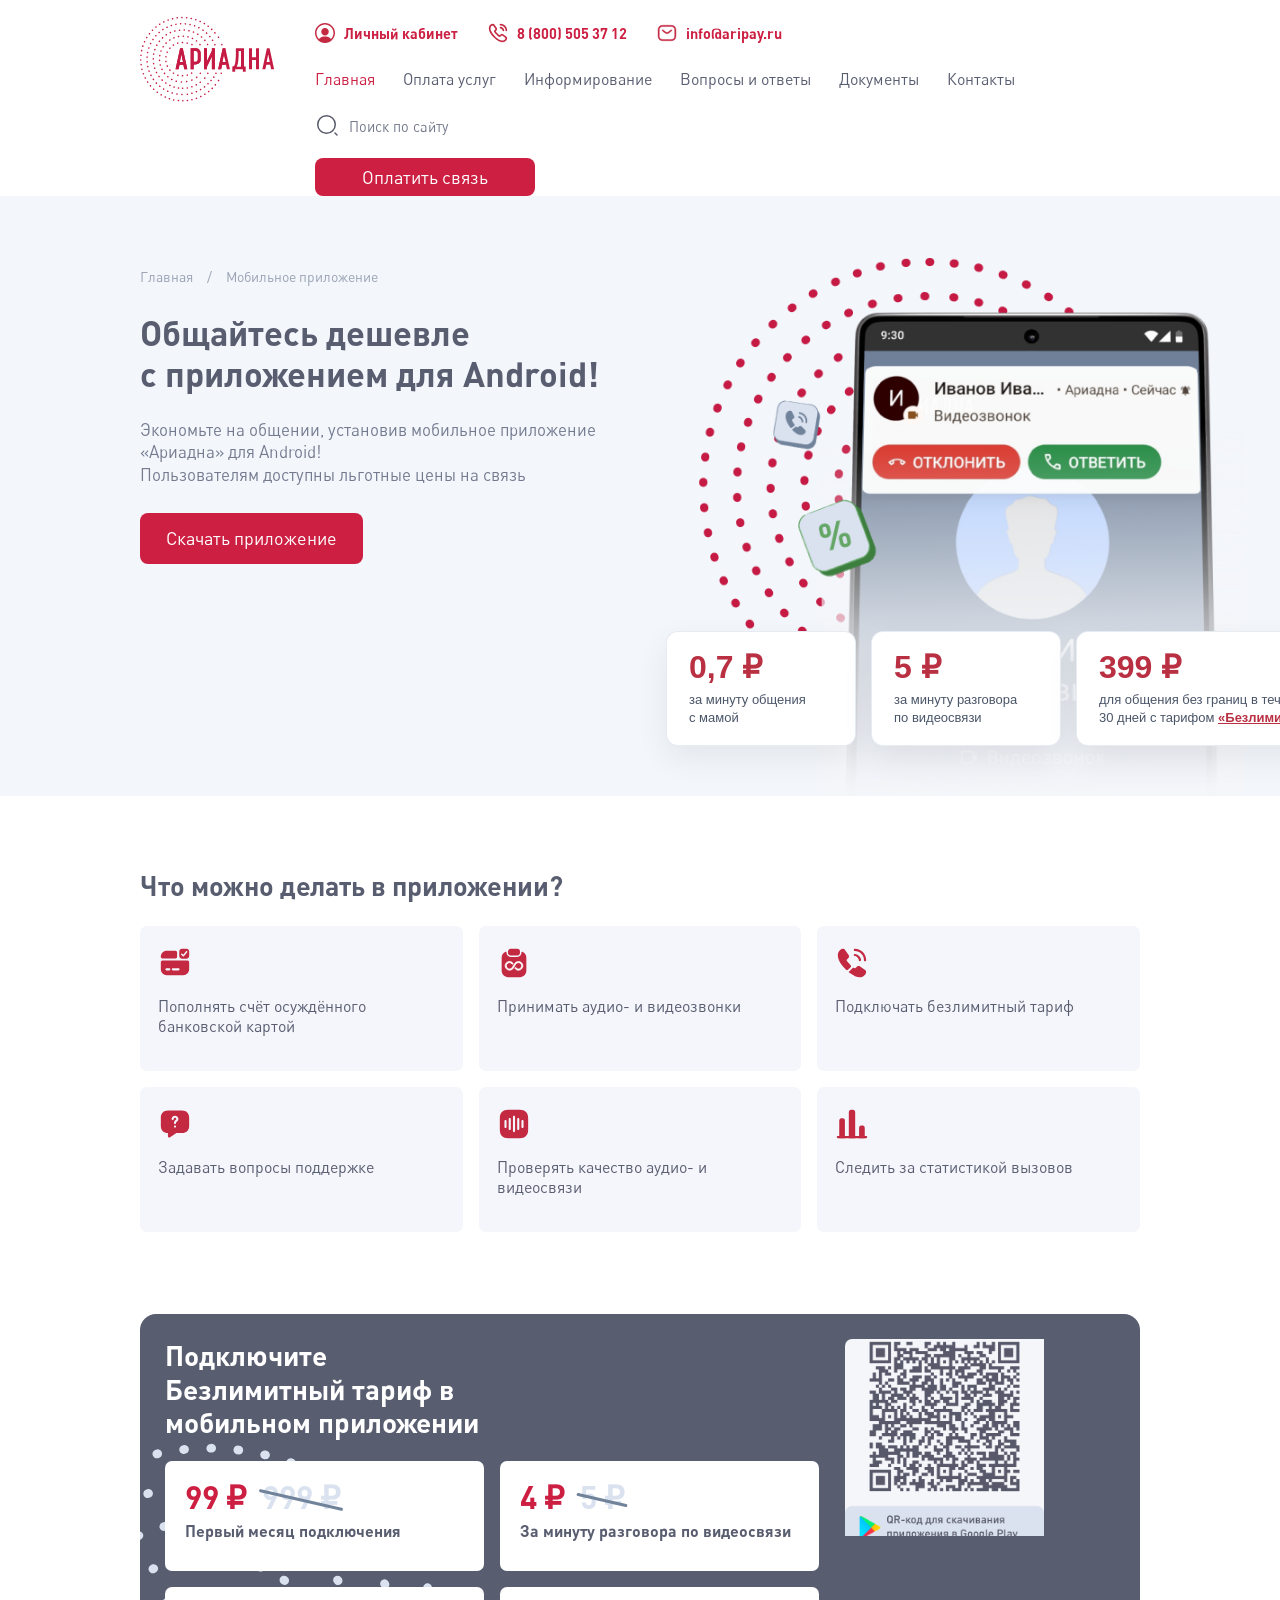
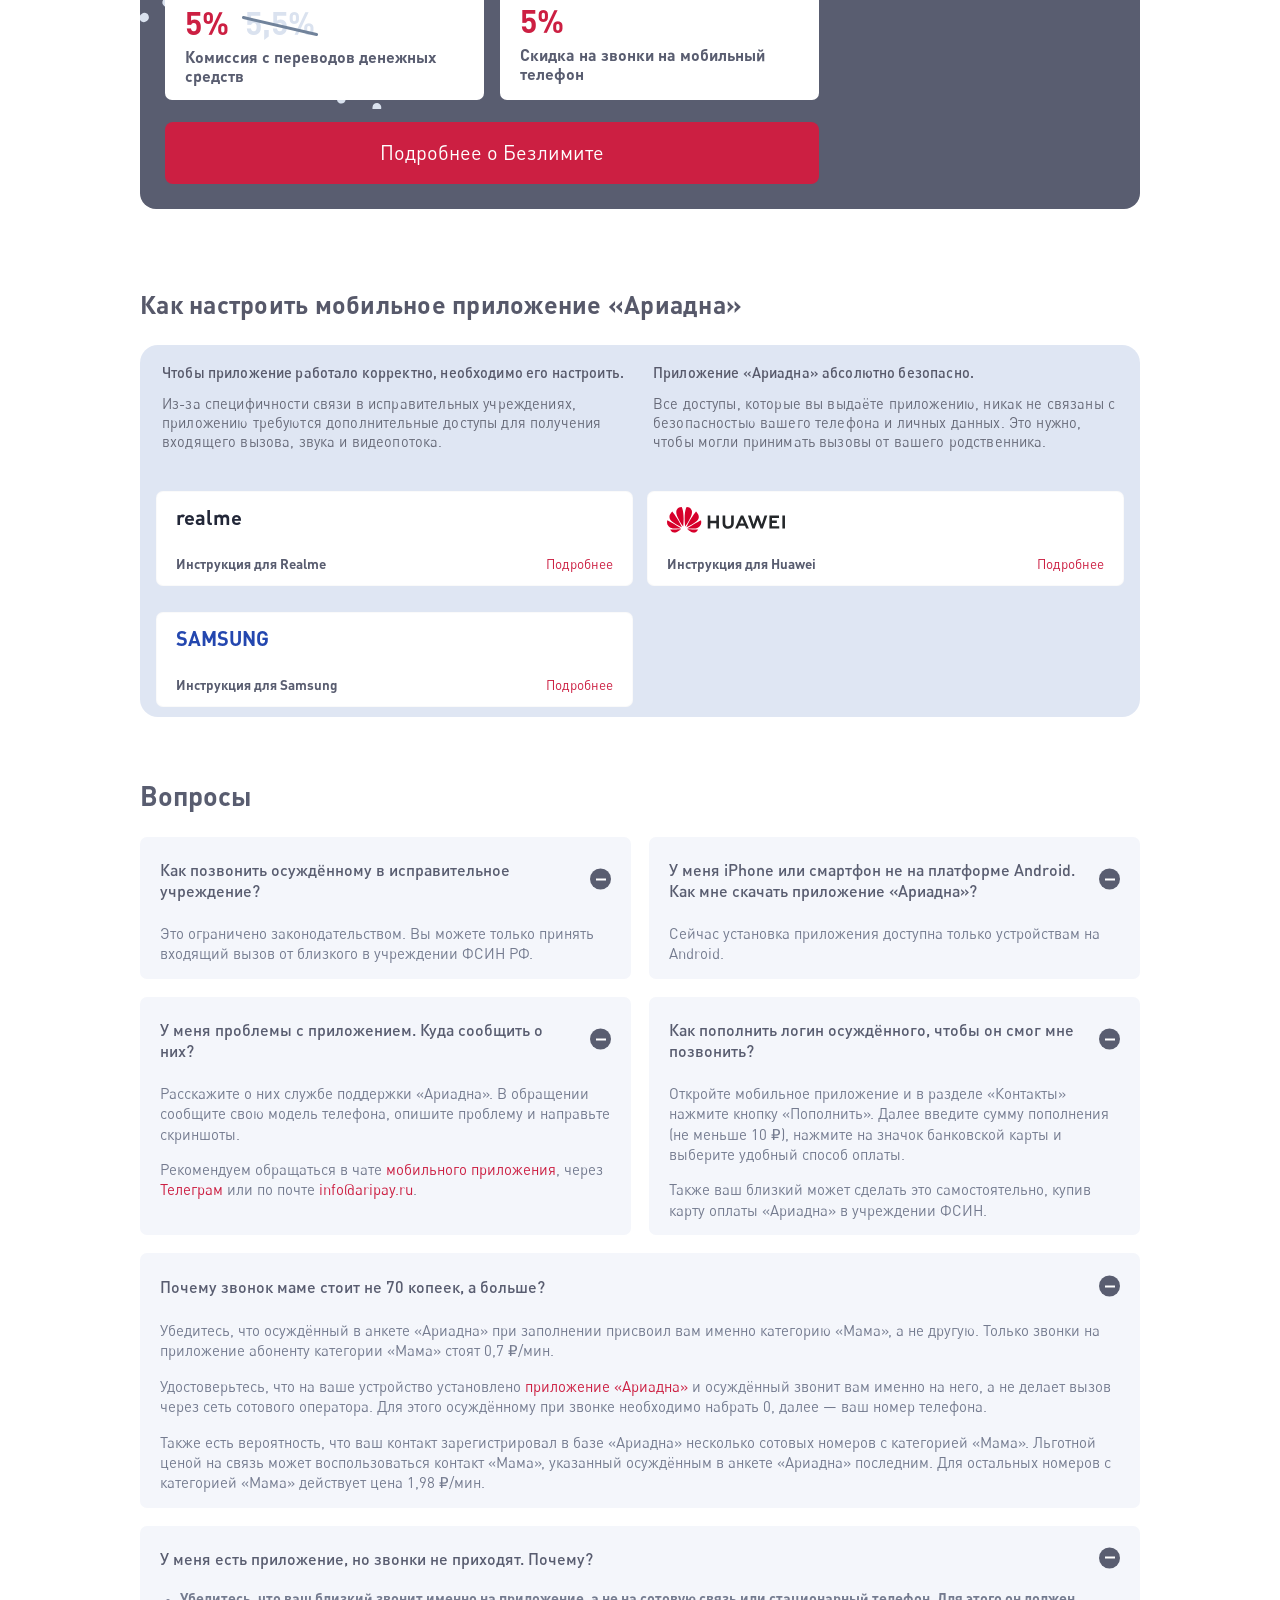
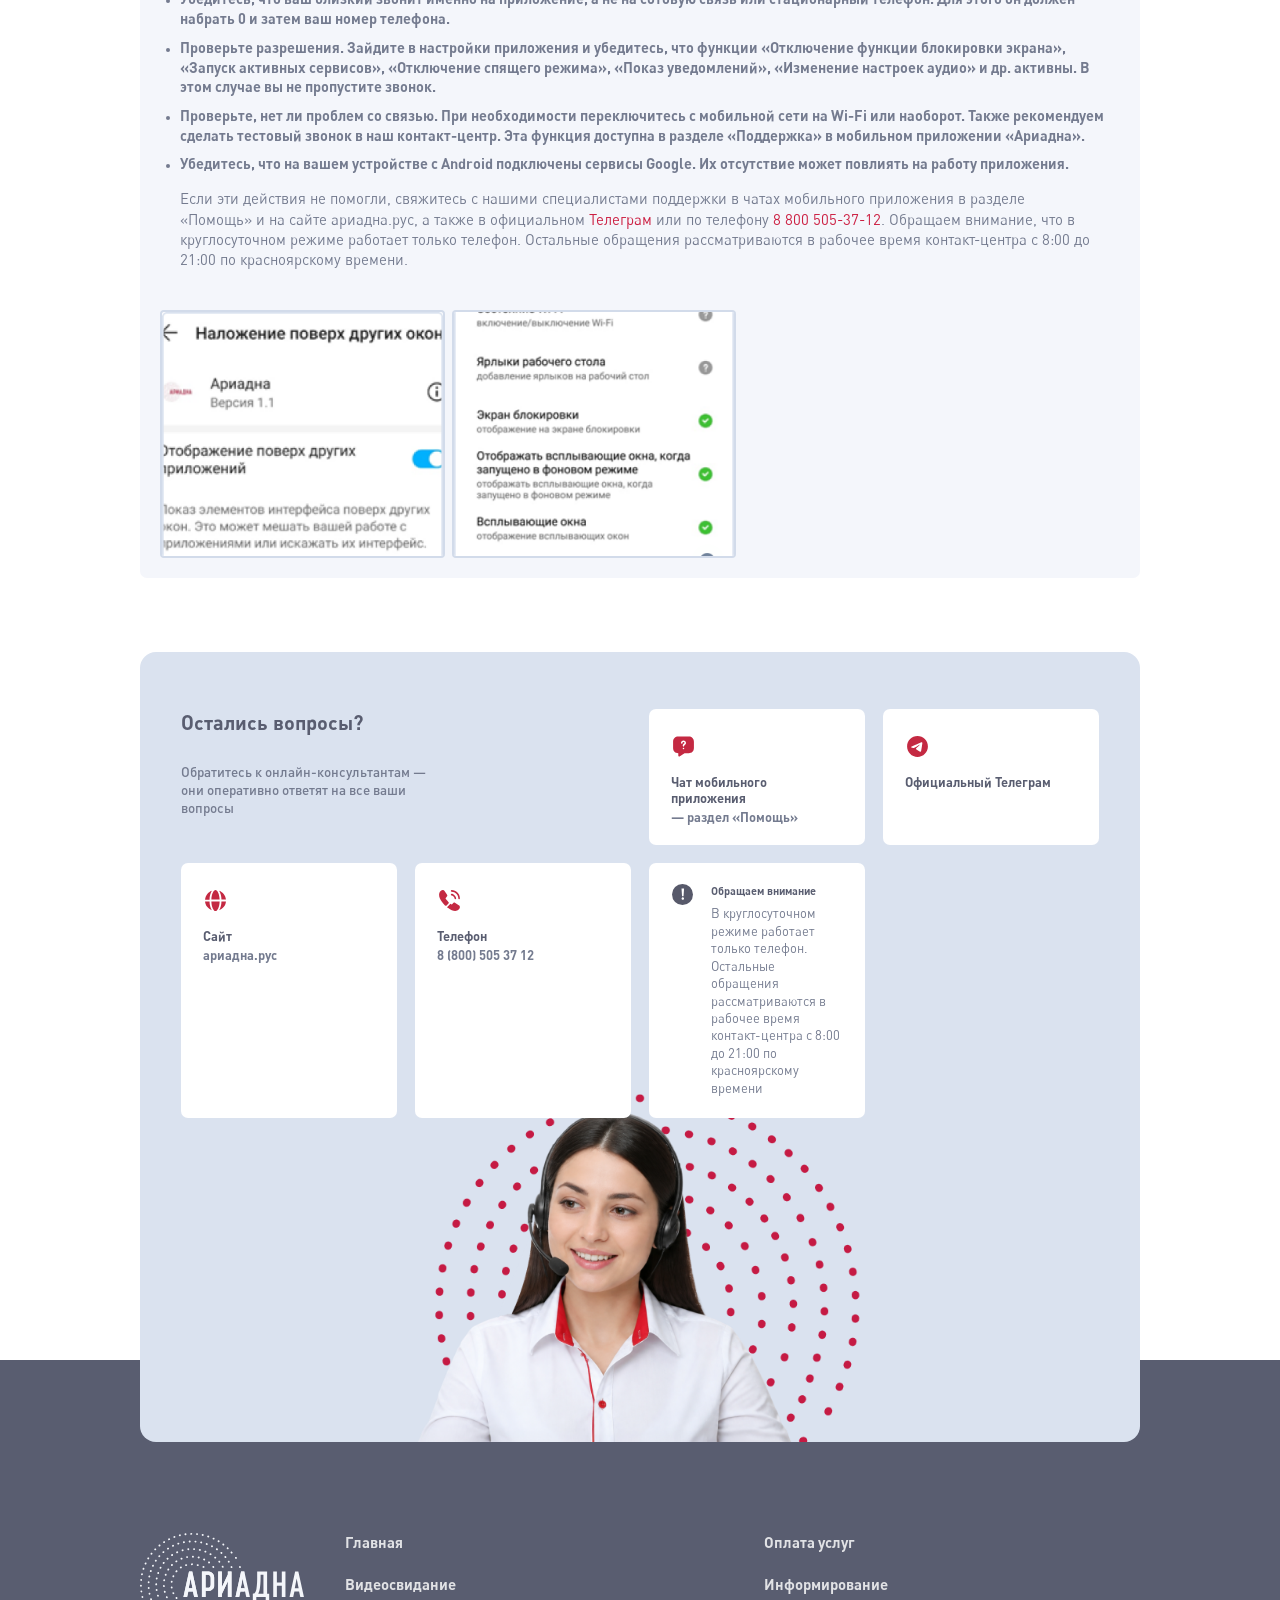
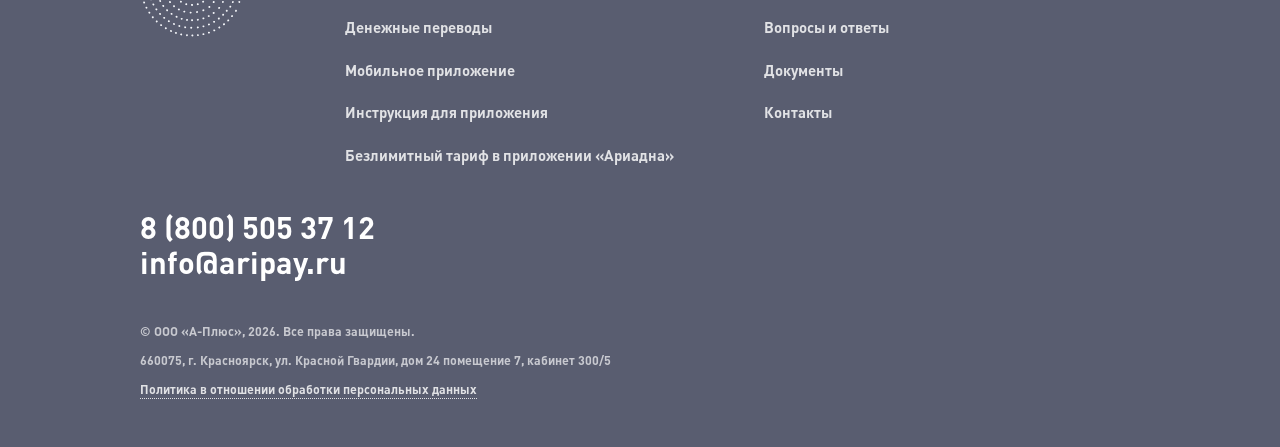
==== app.html @ 0bdec5e2 "first commit" ====
<!doctype html>
<html lang="ru">
  <head>
    <meta charset="UTF-8" />
    <meta name="viewport" content="width=device-width, initial-scale=1.0" />
    <title>Мобильное приложение — Ариадна</title>
    <link rel="stylesheet" href="./styles.css" />
  </head>
  <body class="app-body">
    <header class="site-header">
      <div class="site-header__inner">
        <a class="logo-link" href="./main.html" aria-label="Ариадна, главная">
          <img src="./icon/logo.svg" width="180" height="117" alt="Ариадна" />
        </a>

        <div class="header-content">
          <div class="header-top" aria-label="Контакты">
            <a class="top-link" href="#">
              <img src="./icon/Group.svg" width="20" height="20" alt="" />
              <span>Личный кабинет</span>
            </a>
            <a class="top-link" href="tel:88005053712">
              <img src="./icon/Group-1.svg" width="20" height="20" alt="" />
              <span>8 (800) 505 37 12</span>
            </a>
            <a class="top-link" href="mailto:info@aripay.ru">
              <img src="./icon/mail.svg" width="20" height="20" alt="" />
              <span>info@aripay.ru</span>
            </a>
          </div>

          <div class="header-bottom">
            <nav class="main-nav" aria-label="Основная навигация">
              <a class="is-active" href="./main.html">Главная</a>
              <a href="./payment.html">Оплата услуг</a>
              <a href="./news.html">Информирование</a>
              <a href="./faq.html">Вопросы и ответы</a>
              <a href="./docs.html">Документы</a>
              <a href="./contacts.html">Контакты</a>
            </nav>
            <div class="header-actions">
              <form class="header-search" role="search">
                <label class="sr-only" for="header-search">Поиск по сайту</label>
                <img src="./icon/Label.svg" width="24" height="24" alt="" />
                <input id="header-search" name="q" type="search" placeholder="Поиск по сайту" />
              </form>
              <a class="pay-button" href="./payment.html">Оплатить связь</a>
            </div>
          </div>
        </div>
      </div>
    </header>

    <main>
<section class="app-hero">
  <div class="page-container app-hero__grid">
    <div class="app-hero__copy">
      <nav class="breadcrumbs" aria-label="Хлебные крошки">
        <a href="./main.html">Главная</a>
        <span>/</span>
        <span>Мобильное приложение</span>
      </nav>
      <h1>Общайтесь дешевле<br />с приложением для Android!</h1>
      <p>Экономьте на общении, установив мобильное приложение «Ариадна» для Android!<br />Пользователям доступны льготные цены на связь</p>
      <a class="btn btn-primary app" href="#">Скачать приложение</a>
    </div>

    <div class="app-hero__media" aria-hidden="true">
      <img src="./assets/app-hero.png" width="728" height="700" alt="" />
      
      <div class="app-price-card app-price-card--first">
        <strong>0,7 ₽</strong>
        <span>за минуту общения<br />с мамой</span>
      </div>
      
      <div class="app-price-card app-price-card--second">
        <strong>5 ₽</strong>
        <span>за минуту разговора<br />по видеосвязи</span>
      </div>
      
      <div class="app-price-card app-price-card--third">
        <strong>399 ₽</strong>
        <span>для общения без границ в течение<br />30 дней с тарифом <a href="./unlimited.html">«Безлимит»</a></span>
      </div>
    </div>
  </div>
</section>

      <section class="app-features page-container" aria-labelledby="app-features-title">
        <h2 id="app-features-title">Что можно делать в приложении?</h2>
        <div class="app-feature-grid">
          <article class="app-feature-card">
            <span class="app-feature-icon" aria-hidden="true">
              <img src="./icon/app/1.svg" width="40" height="40" alt="" />
            </span>
            <h3>Пополнять счёт осуждённого банковской картой</h3>
          </article>
          <article class="app-feature-card">
            <span class="app-feature-icon" aria-hidden="true">
              <img src="./icon/app/2.svg" width="40" height="40" alt="" />
            </span>
            <h3>Принимать аудио- и видеозвонки</h3>
          </article>
          <article class="app-feature-card">
            <span class="app-feature-icon" aria-hidden="true">
              <img src="./icon/app/3.svg" width="40" height="40" alt="" />
            </span>
            <h3>Подключать безлимитный тариф</h3>
          </article>
          <article class="app-feature-card">
            <span class="app-feature-icon" aria-hidden="true">
              <img src="./icon/app/4.svg" width="40" height="40" alt="" />
            </span>
            <h3>Задавать вопросы поддержке</h3>
          </article>
          <article class="app-feature-card">
            <span class="app-feature-icon" aria-hidden="true">
              <img src="./icon/app/5.svg" width="40" height="40" alt="" />
            </span>
            <h3>Проверять качество аудио- и видеосвязи</h3>
          </article>
          <article class="app-feature-card">
            <span class="app-feature-icon" aria-hidden="true">
              <img src="./icon/app/6.svg" width="40" height="40" alt="" />
            </span>
            <h3>Следить за статистикой вызовов</h3>
          </article>
        </div>
      </section>

      <section class="unlimited-section page-container" aria-label="Безлимитный тариф">
        <div class="unlimited-panel">
          <h2 class="unlimited-panel__title">
            <span>Подключите Безлимитный тариф в мобильном приложении</span>

          </h2>
          <div class="unlimited-offers" aria-label="Преимущества тарифа">
            <article class="offer-card">
              <strong>99 ₽</strong>
              <del>999 ₽</del>
              <span>Первый месяц подключения</span>
            </article>
            <article class="offer-card">
              <strong>4 ₽</strong>
              <del>5 ₽</del>
              <span>За минуту разговора по видеосвязи</span>
            </article>
            <article class="offer-card">
              <strong>5%</strong>
              <del>5,5%</del>
              <span>Комиссия с переводов денежных средств</span>
            </article>
            <article class="offer-card">
              <strong>5%</strong>
              <span>Скидка на звонки на мобильный телефон</span>
            </article>
          </div>
          <a class="btn btn-primary unlimited-panel__button" href="./unlimited.html">Подробнее о Безлимите</a>
          <aside class="unlimited-qr">
            <img src="./icon/qr-main.png" width="302" height="298" alt="QR-код для скачивания приложения Ариадна" />

          </aside>
        </div>
      </section>

<section id="app-setup" class="app-setup page-container" aria-labelledby="app-setup-title">
  <h2 id="app-setup-title">
    Как настроить мобильное приложение «Ариадна»
  </h2>

  <div class="app-setup-panel">
    <div class="app-setup-copy">
      <h3>Чтобы приложение работало корректно, необходимо его настроить.</h3>
      <p>
        Из-за специфичности связи в исправительных учреждениях,
        приложению требуются дополнительные доступы для получения
        входящего вызова, звука и видеопотока.
      </p>
    </div>

    <div class="app-setup-copy">
      <h3>Приложение «Ариадна» абсолютно безопасно.</h3>
      <p>
        Все доступы, которые вы выдаёте приложению, никак не связаны
        с безопасностью вашего телефона и личных данных. Это нужно,
        чтобы могли принимать вызовы от вашего родственника.
      </p>
    </div>

    <a class="brand-card" href="./realme.html">
      <strong class="brand-card__logo brand-card__logo--realme">realme</strong>

      <span>Инструкция для Realme</span>
      <b>Подробнее</b>
    </a>

    <a class="brand-card" href="./huawei.html">
      <strong class="brand-card__logo brand-card__logo--huawei">
        <img src="./icon/huawei.svg" alt="Huawei" />
      </strong>

      <span>Инструкция для Huawei</span>
      <b>Подробнее</b>
    </a>

    <a class="brand-card" href="./samsung.html">
      <strong class="brand-card__logo brand-card__logo--samsung">SAMSUNG</strong>

      <span>Инструкция для Samsung</span>
      <b>Подробнее</b>
    </a>
  </div>
</section>
      <section class="app-faq page-container" aria-labelledby="app-faq-title">
        <h2 id="app-faq-title">Вопросы</h2>
        <div class="app-faq-grid">
          <details open>
            <summary>Как позвонить осуждённому в исправительное учреждение?</summary>
            <p>Это ограничено законодательством. Вы можете только принять входящий вызов от близкого в учреждении ФСИН РФ.</p>
          </details>
          <details open>
            <summary>У меня iPhone или смартфон не на платформе Android. Как мне скачать приложение «Ариадна»?</summary>
            <p>Сейчас установка приложения доступна только устройствам на Android.</p>
          </details>
          <details open>
            <summary>У меня проблемы с приложением. Куда сообщить о них?</summary>
            <p>Расскажите о них службе поддержки «Ариадна». В обращении сообщите свою модель телефона, опишите проблему и направьте скриншоты.</p>
            <p>Рекомендуем обращаться в чате <a href="#">мобильного приложения</a>, через <a href="#">Телеграм</a> или по почте <a href="mailto:info@aripay.ru">info@aripay.ru</a>.</p>
          </details>
          <details class="app-faq-card--tall" open>
            <summary>Как пополнить логин осуждённого, чтобы он смог мне позвонить?</summary>
            <p>Откройте мобильное приложение и в разделе «Контакты» нажмите кнопку «Пополнить». Далее введите сумму пополнения (не меньше 10 ₽), нажмите на значок банковской карты и выберите удобный способ оплаты.</p>
            <p>Также ваш близкий может сделать это самостоятельно, купив карту оплаты «Ариадна» в учреждении ФСИН.</p>
          </details>
          <details class="app-faq-wide app-faq-card--tall" open>
            <summary>Почему звонок маме стоит не 70 копеек, а больше?</summary>
            <p>Убедитесь, что осуждённый в анкете «Ариадна» при заполнении присвоил вам именно категорию «Мама», а не другую. Только звонки на приложение абоненту категории «Мама» стоят 0,7 ₽/мин.</p>
            <p>Удостоверьтесь, что на ваше устройство установлено <a href="#">приложение «Ариадна»</a> и осуждённый звонит вам именно на него, а не делает вызов через сеть сотового оператора. Для этого осуждённому при звонке необходимо набрать 0, далее — ваш номер телефона.</p>
            <p>Также есть вероятность, что ваш контакт зарегистрировал в базе «Ариадна» несколько сотовых номеров с категорией «Мама». Льготной ценой на связь может воспользоваться контакт «Мама», указанный осуждённым в анкете «Ариадна» последним. Для остальных номеров с категорией «Мама» действует цена 1,98 ₽/мин.</p>
          </details>
          <details class="app-faq-full" open>
            <summary>У меня есть приложение, но звонки не приходят. Почему?</summary>
            <div class="app-faq-answer-grid">
              <div>
                <ul>
                  <li>Убедитесь, что ваш близкий звонит именно на приложение, а не на сотовую связь или стационарный телефон. Для этого он должен набрать 0 и затем ваш номер телефона.</li>
                  <li>Проверьте разрешения. Зайдите в настройки приложения и убедитесь, что функции «Отключение функции блокировки экрана», «Запуск активных сервисов», «Отключение спящего режима», «Показ уведомлений», «Изменение настроек аудио» и др. активны. В этом случае вы не пропустите звонок.</li>
                  <li>Проверьте, нет ли проблем со связью. При необходимости переключитесь с мобильной сети на Wi-Fi или наоборот. Также рекомендуем сделать тестовый звонок в наш контакт-центр. Эта функция доступна в разделе «Поддержка» в мобильном приложении «Ариадна».</li>
                  <li>Убедитесь, что на вашем устройстве с Android подключены сервисы Google. Их отсутствие может повлиять на работу приложения.</li>
                </ul>
                <p>Если эти действия не помогли, свяжитесь с нашими специалистами поддержки в чатах мобильного приложения в разделе «Помощь» и на сайте ариадна.рус, а также в официальном <a href="#">Телеграм</a> или по телефону <a href="tel:88005053712">8 800 505-37-12</a>. Обращаем внимание, что в круглосуточном режиме работает только телефон. Остальные обращения рассматриваются в рабочее время контакт-центра с 8:00 до 21:00 по красноярскому времени.</p>
              </div>
              <div class="app-faq-screens">
                <img src="./assets/faq.png" width="270" height="536" alt="Настройки разрешений приложения Ариадна на Android" />
                <img class="app-faq-screen-lower" src="./assets/faq2.png" width="270" height="536" alt="Дополнительные настройки разрешений приложения Ариадна на Android" />
              </div>
            </div>
          </details>
        </div>
      </section>

      <section class="questions-section page-container app-questions">
        <div class="questions-panel">
          <div class="questions-copy">
            <h2>Остались вопросы?</h2>
            <p>Обратитесь к онлайн-консультантам — они оперативно ответят на все ваши вопросы</p>
          </div>

          <a class="contact-card contact-card-chat" href="#">
            <img src="./icon/icon-contact-2.svg" width="40" height="40" alt="" />
            <h3>Чат мобильного приложения</h3>
            <p>— раздел «Помощь»</p>
          </a>
          <a class="contact-card contact-card-telegram" href="#">
            <img src="./icon/icon-contact-3.svg" width="40" height="40" alt="" />
            <h3>Официальный Телеграм</h3>
          </a>
          <img class="operator-image" src="./assets/woman.png" width="575" height="450" alt="Оператор службы поддержки Ариадна" />
          <a class="contact-card contact-card-site" href="#">
            <img src="./icon/icon-contact.svg" width="40" height="40" alt="" />
            <h3>Сайт</h3>
            <p>ариадна.рус</p>
          </a>
          <a class="contact-card contact-card-phone" href="tel:88005053712">
            <img src="./icon/icon-contact-1.svg" width="40" height="40" alt="" />
            <h3>Телефон</h3>
            <p>8 (800) 505 37 12</p>
          </a>
          <aside class="attention-card">
            <img src="./icon/mark.svg" width="24" height="24" alt="" />
            <div>
              <h3>Обращаем внимание</h3>
              <p>В круглосуточном режиме работает только телефон. Остальные обращения рассматриваются в рабочее время контакт-центра с 8:00 до 21:00 по красноярскому времени</p>
            </div>
          </aside>
        </div>
      </section>
    </main>

    <footer class="site-footer">
      <div class="footer-inner">
        <a class="footer-logo" href="./main.html" aria-label="Ариадна, главная">
          <img src="./icon/logo-white.svg" width="186" height="108" alt="Ариадна" />
        </a>

        <nav class="footer-nav footer-nav-primary" aria-label="Услуги">
          <a href="./main.html">Главная</a>
          <a href="./videomeeting.html">Видеосвидание</a>
          <a href="./index.html">Денежные переводы</a>
          <a href="./app.html">Мобильное приложение</a>
          <a href="./app.html#app-setup">Инструкция для приложения</a>
          <a href="./unlimited.html">Безлимитный тариф в приложении «Ариадна»</a>
        </nav>

        <nav class="footer-nav footer-nav-secondary" aria-label="Информация">
          <a href="./payment.html">Оплата услуг</a>
          <a href="./news.html">Информирование</a>
          <a href="./faq.html">Вопросы и ответы</a>
          <a href="./docs.html">Документы</a>
          <a href="./contacts.html">Контакты</a>
        </nav>

        <div class="footer-contact">
          <a class="footer-phone" href="tel:88005053712">8 (800) 505 37 12</a>
          <a class="footer-mail" href="mailto:info@aripay.ru">info@aripay.ru</a>
          <p>© ООО «А-Плюс», 2026. Все права защищены.</p>
          <p>660075, г. Красноярск, ул. Красной Гвардии, дом 24 помещение 7, кабинет 300/5</p>
          <a class="privacy-link" href="#">Политика в отношении обработки персональных данных</a>
        </div>
      </div>
    </footer>

    <script src="./script.js"></script>
  </body>
</html>
---- styles.css ----
@font-face { font-family: "DIN Pro"; src: url("./font/dinpro_light.otf") format("opentype"); font-weight: 300; font-style: normal; font-display: swap; }
@font-face { font-family: "DIN Pro"; src: url("./font/dinpro_lightitalic.ttf") format("truetype"); font-weight: 300; font-style: italic; font-display: swap; }
@font-face { font-family: "DIN Pro"; src: url("./font/dinpro.otf") format("opentype"); font-weight: 400; font-style: normal; font-display: swap; }
@font-face { font-family: "DIN Pro"; src: url("./font/dinpro_italic.otf") format("opentype"); font-weight: 400; font-style: italic; font-display: swap; }
@font-face { font-family: "DIN Pro"; src: url("./font/dinpro_medium.otf") format("opentype"); font-weight: 500; font-style: normal; font-display: swap; }
@font-face { font-family: "DIN Pro"; src: url("./font/dinpro_mediumitalic.otf") format("opentype"); font-weight: 500; font-style: italic; font-display: swap; }
@font-face { font-family: "DIN Pro"; src: url("./font/dinpro_bold.otf") format("opentype"); font-weight: 700; font-style: normal; font-display: swap; }
@font-face { font-family: "DIN Pro"; src: url("./font/dinpro_bold.otf") format("opentype"); font-weight: 800; font-style: normal; font-display: swap; }
@font-face { font-family: "DIN Pro"; src: url("./font/dinpro_bolditalic.otf") format("opentype"); font-weight: 700; font-style: italic; font-display: swap; }
@font-face { font-family: "DIN Pro"; src: url("./font/dinpro_bolditalic.otf") format("opentype"); font-weight: 800; font-style: italic; font-display: swap; }
@font-face { font-family: "DIN Pro"; src: url("./font/dinpro_black.otf") format("opentype"); font-weight: 900; font-style: normal; font-display: swap; }
@font-face { font-family: "DIN Pro"; src: url("./font/dinpro_blackitalic.otf") format("opentype"); font-weight: 900; font-style: italic; font-display: swap; }

:root {
  --red: #cc1f42;
  --red-hover: #b71938;
  --dark: #595d70;
  --text: #747b8f;
  --muted: #9aa2b4;
  --soft: #f4f6fb;
  --panel: #dfe7f4;
  --footer: #595d70;
  --white: #ffffff;
  --container-width: 1260px;
  --container-padding: 32px;
  --radius: 16px;
  font-family: "DIN Pro", "Inter", "Segoe UI", Arial, sans-serif;
}

@media (max-width: 1440px) { :root { --container-width: 1120px; } }
@media (max-width: 1280px) { :root { --container-width: 1000px; } }
@media (max-width: 1180px) { :root { --container-width: 900px; } }
@media (max-width: 760px)  { :root { --container-padding: 16px; } }

* { box-sizing: border-box; }
html { min-height: 100%; }

body {
  min-width: 320px;
  min-height: 100%;
  margin: 0;
  color: var(--text);
  background: var(--white);
  font-size: 16px;
  line-height: 1.38;
}

a { color: inherit; text-decoration: none; }
img { display: block; max-width: 100%; height: auto; }
button, input { font: inherit; }
button { cursor: pointer; }

h1, h2, h3, p { margin-top: 0; }
h1 { margin-bottom: 30px; color: var(--dark); font-size: clamp(32px, 5vw, 40px); line-height: 1.16; font-weight: 800; }

.sr-only {
  position: absolute; width: 1px; height: 1px; padding: 0; overflow: hidden; clip: rect(0, 0, 0, 0); white-space: nowrap; border: 0;
}

.news-modal[hidden],
.qr-modal[hidden],
.payment-modal[hidden],
.faq-help[hidden] {
  display: none;
}

/* --- UNIFIED GRID CONTAINERS --- */
.page-container,
.site-header__inner,
.footer-inner,
.main-about,
.main-unlimited,
.questions-section,
.app-questions,
.unlim-benefits {
  width: min(100% - var(--container-padding) * 2, var(--container-width));
  margin-inline: auto;
}

/* --- HEADER --- */
.site-header { position: relative; z-index: 3; background: var(--white); }
.site-header__inner { display: grid; grid-template-columns: 135px 1fr; column-gap: 50px; min-height: 130px; padding-top: 20px; }
.logo-link { display: block; width: 135px; }
.header-content { display: grid; grid-template-columns: minmax(0, 1fr) 220px; column-gap: 28px; row-gap: 10px; align-items: start; min-width: 0; }
.header-top { display: grid; grid-column: 1; grid-row: 1; grid-template-columns: 196px 196px 254px; align-items: start; min-height: 42px; }
.top-link { position: relative; display: inline-flex; gap: 9px; align-items: center; min-height: 34px; color: var(--red); font-size: 14.5px; font-weight: 800; }
.top-link:not(:last-of-type)::after { position: absolute; top: 6px; right: 25px; width: 2px; height: 30px; background: #d8deea; content: ""; }
.header-search { display: flex; grid-column: 2; grid-row: 1; gap: 8px; align-items: center; width: 100%; min-height: 34px; margin: 0; }
.header-search input { flex: 1 1 auto; min-width: 0; width: auto; color: var(--dark); border: 0; outline: 0; background: transparent; caret-color: var(--red); font-size: 14.5px; }
.faq-body .header-search input { font-size: 15.5px; }
.header-search input::placeholder { color: #73798a; opacity: 1; }
.header-bottom { display: contents; }
.header-actions { display: contents; }
.main-nav { display: flex; grid-column: 1; grid-row: 2; gap: 28px; align-items: center; color: var(--dark); font-size: 16px; font-weight: 400; white-space: nowrap; }

/* --- BUTTONS & LINKS --- */
.main-nav a, .footer-nav a, .pay-button, .top-link, .btn, .contact-card, .contacts-card {
  transition: color 0.18s ease, background 0.18s ease, transform 0.18s ease, box-shadow 0.18s ease;
}
.main-nav a:hover, .main-nav a:focus-visible, .main-nav .is-active { color: var(--red); outline: 0; }
.pay-button, .btn { display: inline-flex; align-items: center; justify-content: center; min-height: 46px; padding-inline: 26px; border: 0; border-radius: 8px; color: var(--white); font-size: 18px; font-weight: 400; }
.pay-button { grid-column: 2; grid-row: 2; width: 100%; min-height: 38px; padding-inline: 0; background: var(--red); }
.btn-primary { min-width: 216px; background: var(--red); }
.btn-secondary { min-width: 225px; background: #788ba5; }
.pay-button:hover, .pay-button:focus-visible, .btn-primary:hover, .btn-primary:focus-visible { background: var(--red-hover); outline: 0; box-shadow: 0 12px 28px rgba(204, 31, 66, 0.2); }
.btn-secondary:hover, .btn-secondary:focus-visible { background: #667994; outline: 0; box-shadow: 0 12px 28px rgba(102, 121, 148, 0.22); }
.pay-button:active, .btn:active, .contact-card:active, .search-form button:active, .result-card:active { transform: translateY(1px); }

/* --- SEARCH --- */
.search-form { position: relative; display: grid; grid-template-columns: 1fr 55px; height: 56px; margin-bottom: 28px; border-radius: 9px; }
.search-form input { min-width: 0; padding: 0 22px; color: var(--dark); border: 0; border-radius: 9px 0 0 9px; outline: 0; background: var(--soft); caret-color: var(--red); font-size: 18px; font-weight: 500; transition: background 0.18s ease, box-shadow 0.18s ease; }
.search-form input::placeholder { color: var(--dark); font-weight: 500; opacity: 1; }
.search-form.is-filled input, .search-form.is-focused input { font-weight: 800; }
.search-form:hover input, .search-form:focus-within input, .search-form.is-focused input, .search-form.is-button-hovered input { background: var(--white); box-shadow: inset 0 0 0 2px rgba(204, 31, 66, 0.16); }
.search-form input:focus-visible, .header-search input:focus-visible { box-shadow: inset 0 0 0 2px rgba(204, 31, 66, 0.3); }
.search-form button { display: grid; place-items: center; border: 0; border-radius: 8px; background: var(--red); transition: background 0.18s ease, transform 0.18s ease, box-shadow 0.18s ease; }
.search-form button img { filter: brightness(0) invert(1); width: 20px; }
.search-form button:hover, .search-form button:focus-visible, .search-form.is-button-hovered button { background: var(--red-hover); outline: 0; box-shadow: 0 12px 24px rgba(204, 31, 66, 0.22); }
@supports selector(.search-form:has(button:hover)) {
  .search-form:has(button:hover) input, .search-form:has(button:focus-visible) input { background: var(--white); box-shadow: inset 0 0 0 2px rgba(204, 31, 66, 0.16); }
}

/* --- BREADCRUMBS --- */
.breadcrumbs { display: flex; gap: 14px; align-items: center; margin-bottom: 25px; color: var(--muted); font-size: 14px; font-weight: 400; }
.breadcrumbs a:hover, .breadcrumbs a:focus-visible { color: var(--red); outline: 0; }

/* --- COMMON HEADINGS --- */
.transfer-method h2, .faq-section h2, .app-features h2, .app-setup h2, .app-faq h2, .unlim-benefits h2, .unlim-faq h2 { margin: 0 0 24px; color: var(--dark); font-size: clamp(24px, 4vw, 27px); line-height: 1.2; font-weight: 800; }
.process-panel h3, .benefits-panel h3, .transfer-info-panel h3 { margin: 0 0 20px; color: var(--dark); font-size: 20px; line-height: 1.25; font-weight: 800; }
.main-payment h2, .main-about h2, .main-reasons h2 { margin: 0; color: var(--dark); font-size: clamp(22px, 3.5vw, 22px); line-height: 1.18; font-weight: 800; }

/* --- HERO & CONTENT SECTIONS --- */
.hero-section { min-height: 620px; padding: clamp(44px, 6vw, 86px) 0 clamp(50px, 8vw, 105px); background: var(--soft); }
.hero-grid { display: grid; grid-template-columns: 560px 1fr; gap: 60px; align-items: start; }
.hero-copy p { max-width: 520px; margin-bottom: 30px; color: var(--text); font-size: clamp(16px, 2.5vw, 19px); line-height: 1.32; font-weight: 500; }
.hero-actions { display: flex; gap: 24px; align-items: center; }
.hero-media { position: relative; min-height: 450px; }
.hero-media img { width: 635px; height: 560px; object-fit: contain; max-width: none; margin: -22px 0 0 -18px; }

/* Search Page */

@media (min-width: 1680px) {
  .site-header__inner {
    width: min(calc(100% - 440px), 1480px);
    grid-template-columns: 170px 1fr;
    column-gap: 84px;
    min-height: 158px;
    padding-top: 32px;
    padding-bottom: 13px;
    align-items: start;
  }

  .logo-link { width: 170px; }

  .header-content {
    grid-template-columns: minmax(0, 1fr) 190px;
    column-gap: 0;
    row-gap: 18px;
  }

  .header-top {
    grid-template-columns: 160px 188px 188px;
    min-height: 34px;
  }

  .top-link {
    min-height: 34px;
    font-size: 15px;
    font-weight: 700;
  }

  .top-link img { width: 20px; height: 20px; }
  .top-link:not(:last-of-type)::after { top: 5px; right: 22px; height: 30px; }

  .header-search {
    width: 155px;
    min-height: 34px;
    margin-left: 31px;
    justify-self: end;
    justify-content: flex-end;
    gap: 10px;
  }

  .header-search img { width: 23px; height: 23px; }
  .header-search input { flex: 0 0 auto; width: auto; font-size: 15px; }

  .main-nav {
    gap: 49px;
    font-size: 16px;
    line-height: 1.25;
  }

  .pay-button {
    width: 190px;
    min-height: 50px;
    border-radius: 12px;
    font-size: 18px;
    justify-self: end;
  }
}
.search-page { min-height: 520px; padding: 66px 0 0; background: var(--white); }
.search-page h1 { margin-bottom: 28px; color: var(--dark); font-size: clamp(36px, 5vw, 46px); line-height: 1.12; font-weight: 800; }
.result-summary { margin: 0 0 14px; color: var(--text); font-size: 19px; line-height: 1.35; }
.results-list { display: grid; gap: 12px; padding-bottom: 240px; }
.result-card { position: relative; display: block; min-height: 70px; padding: 20px 60px 20px 22px; overflow: hidden; border-radius: var(--radius); background: var(--soft); transition: transform 0.18s ease, box-shadow 0.18s ease; }
.result-card:hover, .result-card:focus-visible { outline: 0; box-shadow: 0 16px 34px rgba(72, 78, 96, 0.09); transform: translateY(-1px); }
.result-card__title { display: block; margin-bottom: 7px; color: var(--dark); font-size: 18px; line-height: 1.18; font-weight: 800; }
.result-card__title.is-highlighted { color: #f04462; }
.result-card__text { display: block; color: var(--text); font-size: 19px; line-height: 1.3; font-weight: 500; }
.result-card__text strong { color: var(--dark); font-weight: 800; }
.result-card__arrow { position: absolute; top: 24px; right: 22px; display: grid; width: 25px; height: 25px; place-items: center; border-radius: 50%; background: var(--red); }
.result-card__arrow::before { width: 7px; height: 7px; border-top: 3px solid var(--white); border-right: 3px solid var(--white); transform: translateX(-1px) rotate(45deg); content: ""; }
.result-card--compact { min-height: 70px; padding-top: 20px; }
.result-card--compact .result-card__title { margin-bottom: 0; }
.search-body.state-default .search-page, .search-body.state-empty .search-page { min-height: 445px; }
.search-body.state-empty .search-page { padding-top: 76px; }
.search-body.state-empty .search-page h1 { margin-bottom: 35px; font-size: clamp(36px, 8vw, 48px); }
.search-body.state-empty .search-form { margin-bottom: 28px; }
.search-body.state-empty .result-summary { font-size: 21px; }
.search-body.state-default .results-list, .search-body.state-empty .results-list { display: none; }

/* Main Section */
.main-hero { position: relative; display: grid; height: 540px; overflow: hidden; background: var(--soft); }
.main-hero-slide { grid-area: 1 / 1; height: 100%; opacity: 0; visibility: hidden; pointer-events: none; transition: opacity 0.45s ease, visibility 0.45s ease; }
.main-hero-slide.is-active { z-index: 1; opacity: 1; visibility: visible; pointer-events: auto; }
.main-hero__grid { display: grid; grid-template-columns: 740px 1fr; gap: 36px; height: 100%; }
.main-hero__copy { padding-top: 86px; }
.main-hero h1 { margin: 0 0 28px; color: var(--dark); font-size: clamp(46px, 5vw, 43px); line-height: 1.2; font-weight: 800; }
.main-hero-slide--unlimited h1 { font-size: clamp(30px, 4.5vw, 46px); line-height: 1.08; }
.main-hero h1 strong { color: var(--red); }
.main-hero h1 del { color: #cdd6e5; text-decoration-color: #aab5c7; text-decoration-thickness: 3px; }
.main-hero p { max-width: 640px; margin: 0 0 34px; color: var(--text); font-size: clamp(18px, 2.5vw, 22.5px); line-height: 1.35; font-weight: 400; }
.main-hero-slide--unlimited p { margin-bottom: 20px; font-size: 17px; }
.main-offer-row { display: grid; grid-template-columns: repeat(3, minmax(0, 1fr)); gap: 16px; margin-bottom: 27px; }
.main-offer-card { min-height: 100px; padding: 16px 16px 12px; border-radius: 6px; background: var(--white); box-shadow: 0 8px 18px rgba(80, 85, 105, 0.14); }
.main-hero-slide--video .main-offer-card { min-height: 115px; padding: 19px 22px 16px; }
.main-offer-card strong { display: inline-block; color: var(--red); font-size: 26px; line-height: 1; font-weight: 800; }
.main-hero-slide--video .main-offer-card strong { font-size: 36px; }
.main-offer-card del {
  position: relative;
  display: inline-block;
  margin-left: 5px;
  padding-inline: 2px;
  color: #cdd6e5;
  font-size: 22px;
  line-height: 1;
  font-weight: 800;
  text-decoration: none;
}
.main-offer-card del::after {
  position: absolute;
  top: 50%;
  left: -2px;
  width: calc(100% + 4px);
  height: 3px;
  border-radius: 999px;
  background: #aab5c7;
  transform: translateY(50%) rotate(13deg);
  transform-origin: center;
  content: "";
}
.main-offer-card span { display: block; margin-top: 7px; color: var(--dark); font-size: 16px; line-height: 1.18; font-weight: 400; }
.main-hero-slide--video .main-offer-card span { margin-top: 9px; font-size: 16px; line-height: 1.35; }
.main-hero__actions { display: flex; gap: 22px; align-items: center; }
.main-hero__actions .btn { min-width: 216px; min-height: 52px; font-size: 20px; font-weight: 400; }
.main-hero__actions .btn-secondary { color: var(--white); background: #75839a; }
.main-hero__actions .btn-secondary:hover, .main-hero__actions .btn-secondary:focus-visible { background: #66748b; }
.main-hero-controls { position: absolute; right: 0; bottom: 54px; left: 0; z-index: 4; display: flex; justify-content: space-between; pointer-events: none; }
.main-slider-dots { display: flex; gap: 7px; align-items: center; pointer-events: auto; }
.main-slider-dots button { width: 9px; height: 9px; padding: 0; border: 0; border-radius: 50%; background: #d7dfec; transition: background 0.25s ease, transform 0.25s ease; }
.main-slider-dots .is-active { background: var(--dark); }
.main-hero__media { position: relative; min-height: 540px; }
.main-hero__media > img { position: absolute; top: 45px; left: 20px; width: 490px; max-width: none; }
.main-hero-slide--video .main-hero__media::before { position: absolute; top: 100px; left: 75px; width: 430px; height: 430px; border-radius: 50%; background-image: radial-gradient(circle, var(--red) 0 4.5px, transparent 5.5px); background-size: 26px 26px; content: ""; }
.main-hero-slide--video .main-hero__media > img { top: 43px; left: 85px; z-index: 1; width: 585px; }
.main-hero-slide--transfer .main-hero__media::before { position: absolute; top: 135px; left: 72px; width: 550px; height: 324px; border: 5px dotted var(--red); border-color: var(--red) transparent transparent var(--red); border-radius: 50%; opacity: 0.95; content: ""; }
.main-hero-slide--transfer .main-hero__media > img { top: 16px; left: 72px; z-index: 1; width: 684px; }
.main-hero-arrows { display: flex; gap: 7px; pointer-events: auto; }
.main-hero-arrows button { display: grid; width: 30px; height: 30px; place-items: center; border: 0; border-radius: 7px; color: #748199; background: var(--panel); font-size: 16px; font-weight: 800; transition: transform 0.18s ease, background 0.18s ease; }
.main-hero-arrows button:hover, .main-hero-arrows button:focus-visible { outline: 0; background: #d2ddeb; transform: translateY(-1px); }

.main-payment { display: grid; grid-template-columns: 240px 1fr; gap: 43px; align-items: center; padding: 60px 0 63px; }
.main-payment-note { position: relative; display: inline-block; color: var(--dark); cursor: help; }
.main-payment-note::after { position: absolute; top: calc(100% + 18px); left: 50%; z-index: 3; width: 300px; padding: 20px 22px; border-radius: 9px; color: var(--text); background: var(--soft); box-shadow: 0 8px 22px rgba(89, 93, 112, 0.16); font-size: 16px; line-height: 1.35; font-weight: 500; transform: translateX(-16%); opacity: 0; visibility: hidden; pointer-events: none; content: attr(aria-label); }
.main-payment-note:hover::after, .main-payment-note:focus-visible::after { opacity: 1; visibility: visible; }
.main-payment-form { display: grid; grid-template-columns: 1fr 1fr 185px; gap: 18px; }
.main-payment-field { display: grid; gap: 10px; align-content: start; }
.main-payment-form input { width: 100%; height: 56px; padding: 0 20px; border: 2px solid transparent; border-radius: 6px; color: var(--dark); background: var(--soft); font-size: 16px; font-weight: 400; transition: border-color 0.18s ease, background 0.18s ease; }
.main-payment-form input:focus { outline: 0; border-color: #d4ddeb; background: var(--white); }
.main-payment-form input.is-invalid { border-color: #d62c4b; background: var(--soft); }
.main-payment-error { margin: 0; color: var(--dark); font-size: 14px; line-height: 1.3; font-weight: 400; }
.main-payment-error[hidden] { display: none; }
.main-payment-form .btn { align-self: start; min-height: 56px; height: 56px; }
.main-payment-form .btn:disabled { background: #df91a2; cursor: not-allowed; box-shadow: none; transform: none; }

.main-about { position: relative; z-index: 2; display: grid; grid-template-columns: 342px 1fr; gap: 24px; padding: 46px 54px 53px; border-radius: 20px; background: var(--panel); }
.main-about h2 { font-size: 32px; line-height: 1.1; }
.main-about__lead { max-width: 860px; margin: 0; color: var(--text); font-size: 20px; line-height: 1.4; font-weight: 400; }
.main-about-grid { position: relative; display: grid; grid-column: 1 / -1; grid-template-columns: repeat(3, minmax(0, 1fr)); gap: 24px; margin-top: 32px; }
.main-about-grid::before { position: absolute; left: -50px; bottom: 77px; width: 189px; height: 320px; background: url("./icon/circle-right.svg") center / contain no-repeat; content: ""; }

.main-service-card { position: relative; display: flex; min-height: 544px; overflow: hidden; border-radius: 10px; background: #f7f9fd; }
.main-service-card > div { position: relative; z-index: 1; display: flex; flex-direction: column; align-items: flex-start; max-width: 405px; min-height: 100%; padding: 25px 24px; }
.main-service-card h3 { margin: 0 0 12px; color: var(--dark); font-size: 22px; line-height: 1.18; font-weight: 400; }
.main-service-card p { margin: 0; color: var(--text); font-size: 16px; line-height: 1.28; font-weight: 400; }
.main-service-card a { position: relative; z-index: 2; display: inline-block; margin-top: auto; color: var(--red); font-size: 21px; line-height: 1.2; font-weight: 800; }
.main-service-card a:hover, .main-service-card a:focus-visible { color: var(--red-hover); outline: 0; }
.main-service-card img { position: absolute; right: -1px; bottom: -1px; width: 430px; max-width: none; height: auto; }

.main-app-banner { position: relative; min-height: 532px; margin-top: -30px; padding: 170px 48px 58px; overflow: hidden; background: #f4f7fc;  border-bottom-left-radius: 15px;
  border-bottom-right-radius: 15px; }
.main-app-banner__content { position: relative; z-index: 1; width: min(100%, 780px); }
.main-app-banner h2 { max-width: 520px; margin: 0 0 35px; color: var(--dark); font-size: 30px; line-height: 1.36; font-weight: 800; }
.main-app-banner p { max-width: 500px; margin: 0 0 34px; color: var(--text); font-size: 20px; line-height: 1.38; font-weight: 400; }
.main-app-banner__features { display: grid; grid-template-columns: repeat(4, minmax(0, 1fr)); gap: 20px; margin-bottom: 32px; }
.main-app-banner__feature { min-height: 135px; padding: 26px 19px 18px; border-radius: 8px; background: var(--white); }
.main-app-banner__feature img { width: 34px; height: 34px; margin-bottom: 18px; object-fit: contain; }
.main-app-banner__feature h3 { margin: 0; color: var(--dark); font-size: 15px; line-height: 1.32; font-weight: 500; }
.main-app-banner__button { min-width: 288px; min-height: 55px; border-radius: 10px;font-weight:400 ; font-size: 22px; }
.main-app-banner__image { position: absolute; right: 0; bottom: 0; width: 486px; max-width: none; }

.main-reasons { padding: 74px 0 60px; }
.main-reasons h2 { margin-bottom: 28px; }
.main-reasons-grid { display: grid; grid-template-columns: repeat(3, minmax(0, 1fr)); gap: 18px; }
.main-reason-card { min-height: 115px; padding: 20px; border-radius: 6px; background: var(--soft); }
.main-reason-card img { width: 25px; height: 25px; margin-bottom: 12px; }
.main-reason-card h3 { margin: 0 0 7px; color: var(--dark); font-size: 18px; line-height: 1.22; font-weight: 400; }
.main-reason-card p { margin: 0; color: var(--text); font-size: 15px; line-height: 1.35; font-weight: 400; }
.main-reason-card--wide { grid-column: span 2; }
.main-unlimited { padding-bottom: 70px; }
.main-questions { margin-bottom: -110px; }

/* Video & Instructions */
.video-body .hero-grid { grid-template-columns: 630px 1fr; gap: 9px; }
.video-body .hero-copy { padding-top: 3px; }
.video-body .hero-media img { width: 630px; margin: -20px 0 0 70px; }
.instruction-section { margin-top: -30px; }
.instruction-panel, .questions-panel { position: relative; overflow: hidden; border-radius: var(--radius); background: var(--panel); }
.instruction-panel { display: grid; grid-template-columns: 315px repeat(2, 1fr); gap: 18px; padding: 56px 54px 54px; }
.instruction-panel::before, .instruction-panel::after, .questions-panel::before { position: absolute; width: 250px; height: 250px; border-radius: 50%; background-image: radial-gradient(circle, var(--red) 0 3.5px, transparent 4.5px); background-size: 22px 22px; opacity: 0.95; content: ""; }
.instruction-panel::before { left: -74px; bottom: 56px; }
.instruction-panel::after { right: -84px; bottom: -20px; }
.instruction-panel > h2 { position: relative; z-index: 1; max-width: 270px; margin: 0; color: var(--dark); font-size: clamp(22px, 3vw, 25px); line-height: 1.25; font-weight: 800; }

.step-card, .reason-card, .contact-card, .attention-card { position: relative; z-index: 1; border-radius: 7px; background: var(--white); }
.step-card { min-height: 220px; padding: 48px 22px 22px; }
.step-card--with-screen { display: grid; grid-template-columns: 1fr 120px; gap: 16px; align-items: end; padding: 22px 22px 14px; }
.step-card--with-screen > div { padding-top: 45px; }
.step-card img { width: 120px; height: 240px; object-fit: cover; justify-self: end; border-radius: 7px; }
.step-badge { position: absolute; top: 22px; left: 22px; display: grid; width: 20px; height: 20px; place-items: center; border-radius: 50%; color: var(--white); background: var(--red); font-size: 12px; line-height: 1; font-weight: 800; }
.step-badge--dark { background: var(--dark); }
.step-card h3, .reason-card h3, .contact-card h3, .attention-card h3 { margin-bottom: 8px; color: var(--dark); font-size: 14.5px; line-height: 1.24; font-weight: 800; }
.step-card p, .reason-card p, .contact-card p, .attention-card p { margin-bottom: 0; color: var(--text); font-size: 13.5px; line-height: 1.33; font-weight: 600; }
.step-card a { display: inline-block; margin-top: 11px; color: var(--red); font-size: 12.5px; font-weight: 800; }

.reasons-section { display: grid; grid-template-columns: 315px 1fr; gap: 18px; padding: 76px 42px 82px; }
.reasons-section h2 { max-width: 288px; margin: 0; color: var(--dark); font-size: clamp(22px, 3vw, 25px); line-height: 1.25; font-weight: 800; }
.reason-grid { display: grid; grid-template-columns: repeat(2, 1fr); gap: 18px; }
.reason-card { min-height: 135px; padding: 50px 22px 22px; background: var(--soft); }
.reason-card--wide { grid-column: span 2; }

/* Questions Panel */
.questions-section { margin-bottom: -82px; }
.questions-panel { container-type: inline-size; display: block; height: auto; min-height: 0; aspect-ratio: 1600 / 510; padding: 0; border-radius: var(--radius); background: #dae2ef; }
.questions-panel::before { display: none; left: 37.0625cqw; top: 13.7cqw; bottom: auto; width: 33.75cqw; height: 33.75cqw; background-size: 1.8125cqw 1.8125cqw; }
.questions-copy { position: absolute; z-index: 2; top: 4.25cqw; left: 3.75cqw; width: 28.5cqw; }
.questions-copy h2 { max-width: 28.5cqw; margin: 0 0 2.35cqw; color: var(--dark); font-size: clamp(20px, 1.82cqw, 25px); line-height: 1.31; font-weight: 800; }
.questions-copy p { max-width: 27.75cqw; margin: 0; color: var(--text); font-size: clamp(13.5px, 1.18cqw, 16px); line-height: 1.32; font-weight: 500; }
.contact-card { width: 13.45cqw; height: 9.9cqw; min-height: 0; padding: 1.55cqw 1.35cqw 1.1cqw; }
.contact-card:hover, .contact-card:focus-visible { transform: translateY(-2px); box-shadow: 0 16px 34px rgba(72, 78, 96, 0.12); outline: 0; }
.contact-card img { width: clamp(25px, 2.05cqw, 31px); height: clamp(25px, 2.05cqw, 31px); margin-bottom: 0.95cqw; }
.contact-card h3 { margin-bottom: 0; font-size: clamp(13px, 0.92cqw, 12.5px); line-height: 1.26; }
.contact-card p { margin-top: 0.28cqw; font-size: clamp(13px, 0.82cqw, 11.5px); line-height: 1.34; }
.contact-card-chat { position: absolute; top: 17.85cqw; left: 3.75cqw; }
.contact-card-telegram { position: absolute; top: 17.85cqw; left: 19.35cqw; }
.operator-image { position: absolute; z-index: 1; left: 34.1cqw; bottom: 0; width: 33.45cqw; max-width: none; }
.contact-card-site { position: absolute; top: 5.7cqw; left: 66.35cqw; }
.contact-card-phone { position: absolute; top: 5.7cqw; left: 81.9cqw; }
.attention-card { position: absolute; top: 16.95cqw; left: 66.35cqw; display: grid; grid-template-columns: 1.45cqw 1fr; gap: 0.82cqw; width: 28.95cqw; height: 10cqw; min-height: 0; padding: 1.25cqw 1.35cqw; }
.attention-card img { width: clamp(16px, 1.35cqw, 20px); height: clamp(16px, 1.35cqw, 20px); }
.attention-card h3 { margin: 0 0 0.55cqw; font-size: clamp(11px, 0.92cqw, 12.5px); line-height: 1.25; }
.attention-card p { max-width: 23.6cqw; margin: 0; font-size: clamp(13px, 0.76cqw, 11.5px); line-height: 1.34; font-weight: 400; }

/* Footer */
.site-footer { min-height: 374px; padding-top: 82px; color: rgba(255, 255, 255, 0.78); background: var(--footer); }
.footer-inner { display: grid; grid-template-columns: 150px 295px 190px 1fr; column-gap: 52px; padding: 90px 0 48px; }
.footer-logo { align-self: start; width: 165px; }
.footer-nav { display: grid; gap: 22px; align-content: start; color: rgba(255, 255, 255, 0.82); font-size: 15px; font-weight: 800; }
.footer-nav a:hover, .footer-nav a:focus-visible { color: var(--white); outline: 0; }
.footer-contact { display: grid; justify-items: end; align-content: start; color: rgba(255, 255, 255, 0.67); text-align: right; }
.footer-phone, .footer-mail { color: var(--white); font-size: 35px; line-height: 1.14; font-weight: 800; }
.footer-mail { margin-bottom: 44px; }
.footer-contact p { margin: 0 0 11px; font-size: 12.5px; font-weight: 600; }
.privacy-link { display: inline-block; margin-top: 1px; border-bottom: 1px dotted rgba(255, 255, 255, 0.82); color: rgba(255, 255, 255, 0.82); font-size: 12.5px; font-weight: 700; }
.docs-body .site-footer, .news-body .site-footer, .payment-body .site-footer { min-height: 374px; padding-top: 0; }
.instruction-body .site-footer, .faq-body .site-footer { padding-top: 0; }

/* Transfer Page */
.transfer-hero { height: 630px; padding: 90px 0 0; overflow: visible; background: #f4f6fa; }
.transfer-hero__grid { display: grid; grid-template-columns: minmax(0, 590px) 500px; gap: 18px; align-items: start; }
.transfer-hero__copy { position: relative; z-index: 3; width: min(100%, 900px); padding-top: 0; }
.transfer-hero .breadcrumbs { margin-bottom: 28px; color: #57596a; font-size: 14px; line-height: 1.25; font-weight: 400; }
.transfer-hero__copy h1 { max-width: 590px; margin: 0 0 28px; color: #57596a; font-size: clamp(34px, 4.5vw, 43px); line-height: 1.08; font-weight: 700; }
.transfer-hero__copy p { max-width: 720px; margin-bottom: 28px; color: #57596a; font-size: clamp(18px, 2.5vw, 21.5px); line-height: 1.28; font-weight: 400; }
.transfer-hero .btn-primary { min-width: 225px; min-height: 64px; padding-inline: 28px; border-radius: 11px; background: #c42942; font-size: 21.5px; }
.transfer-hero__media { position: relative; z-index: 1; width: 500px; height: 630px; min-height: 630px; margin-top: -90px; overflow: visible; }
.transfer-hero__media > img { position: absolute; z-index: 1; top: 0; left: 0; width: 655px; height: 630px; max-width: none; object-fit: contain; }

.commission-card { position: absolute; z-index: 2; top: 470px; display: grid; grid-template-columns: max-content 1fr; gap: 9px; align-items: center; width: 275px; min-height: 70px; padding: 14px 16px; border: 1px solid rgba(87, 89, 106, 0.14); border-radius: 11px; color: #57596a; background: var(--white); box-shadow: 0 10px 25px rgba(87, 89, 106, 0.16); }
.commission-card--left { left: 0; ; }
.commission-card--right { right: 0;margin-right: -70px }
.commission-card strong { color: #c42942; font-size: 31px; line-height: 40px; font-weight: 800; }
.commission-card span { color: #57596a; font-size: 13.5px; line-height: 1.16; font-weight: 500; }
.commission-card b { color: var(--red); }

.transfer-content { padding: 84px 0 66px; }
.transfer-method + .transfer-method { margin-top: 78px; }
.transfer-method__grid { display: grid; grid-template-columns: minmax(0, 1fr) minmax(0, 1fr); gap: 22px; }
.transfer-method__grid--app { gap: 30px; align-items: stretch; }
.transfer-card, .process-panel, .notice-card, .benefits-panel, .unlimited-panel, .transfer-info-panel { border-radius: var(--radius); }
.transfer-card { position: relative; min-height: 420px; overflow: hidden; background: #f3f6fb; }
.transfer-card--app::before { display: none; }
.transfer-card__copy { position: relative; z-index: 1; display: flex; min-height: 370px; flex-direction: column; align-items: flex-start; width: 320px; padding: 25px 0 0 25px; }
.transfer-card--app .transfer-card__copy { width: 520px; }
.transfer-card__copy p { margin-bottom: 30px; color: var(--text); font-size: 17px; line-height: 1.38; font-weight: 400; }
.transfer-card__copy p + p { margin-top: -7px; }
.transfer-card__copy b { color: var(--dark); font-weight: 400; }
.transfer-card__copy .btn-primary { min-width: 230px; margin-top: auto; margin-bottom: -35px;font-size: 20px; font-weight:400; padding: 16px 0}
.transfer-card--site img { position: absolute; right: -38px; bottom: 0px; width: 475px; max-width: none; }
.transfer-card--app img {
  position: absolute;
  right: -10px;
  bottom: 0px;
  width: 312px;
  max-width: none;
  border-radius: 38px;
  transform: scaleX(1)  translateX(-18px);
  transform-origin: center bottom;
  box-shadow: none;
}
.transfer-card--app-exact {
  position: relative;
  min-height: 460px;
  border-radius: 29px;
  background: linear-gradient(180deg, #f5f7fc 0%, #f1f4fb 100%);
}
.transfer-card--app-exact .transfer-card__copy--app-exact {
  display: flex;
  align-items: flex-start;
  width: min(100%, 700px);
  min-height: 460px;
  flex-direction: column;
  padding: 36px 0 38px 36px;
}
.transfer-card--app-exact .transfer-card__copy--app-exact p {
  max-width: 780px;
  margin-bottom: 40px;
  color: #70768a;
  font-size: 19px;
  line-height: 1.28;
  font-weight: 400;
}
.transfer-card--app-exact .transfer-card__copy--app-exact .transfer-card__accent {
  max-width: 640px;
  margin: 0 0 68px;
  color: #5b5f73;
  font-size: 22px;
  line-height: 1.24;
  font-weight: 700;
}
.transfer-card--app-exact .transfer-card__button-app {
  min-width: 344px;
  min-height: 72px;
  margin-bottom: 0;
  padding: 18px 36px;
  border-radius: 18px;
  font-size: 21px;
  font-weight: 700;
}
.transfer-card.transfer-card--app-exact img {
  position: absolute;
  right: -6px;
  bottom: -18px;
  width: 392px;
  max-width: none;
  border-radius: 0;
  transform: none;
  opacity: 0.96;
  filter: drop-shadow(0 10px 18px rgba(146, 153, 170, 0.16));
}
.transfer-side { display: grid; gap: 22px; }
.process-panel { min-height: 270px; padding: 24px; background: #dbe5f3; }
.process-grid { display: grid; grid-template-columns: repeat(2, minmax(0, 1fr)); gap: 11px; margin: 0; padding: 0; list-style: none; }
.process-grid li { display: grid; grid-template-columns: 22px 1fr; gap: 9px; align-items: start; min-height: 78px; padding: 20px 16px 16px; border-radius: 7px; color: var(--dark); background: var(--white); font-size: 14px; line-height: 1.22; font-weight: 600; }
.process-grid span { display: grid; width: 20px; height: 20px; place-items: center; border-radius: 50%; color: var(--white); background: var(--red); font-size: 11.5px; line-height: 1; }
.process-panel--app-exact {
  min-height: 460px;
  border-radius: 29px;
  background: #dfe6f5;
}
.process-panel--app-exact h3 {
  margin-bottom: 30px;
  color: #5b5f73;
  font-size: 19px;
  line-height: 1.12;
  font-weight: 700;
}
.process-grid--app-exact {
  gap: 18px 16px;
}
.process-grid--app-exact li {
  border-radius: 20px;
  color: #5f6578;
  font-size: 16px;
  line-height: 1.18;
  font-weight: 500;
}
.process-grid--app-exact li div {
  max-width: 360px;
}
.process-grid--app-exact span {
  width: 20px;
  height: 20px;
  margin-top: 1px;
  font-size: 14px;
  font-weight: 700;
}
.notice-card, .info-row { display: grid; grid-template-columns: 25px 1fr; gap: 12px; align-items: start; background: #f3f6fb; }
.notice-card { min-height: 130px; padding: 24px 25px; }
.notice-card img, .info-row img { width: 20px; }
.notice-card h3 { margin: 0 0 5px; color: var(--dark); font-size: 14px; line-height: 1.22; font-weight: 600; }
.notice-card p, .info-row p { margin: 0; color: var(--text); font-size: 16px; line-height: 1.32; font-weight: 400; }
.benefits-panel { margin-top: 22px; padding: 24px; background: #f3f6fb; }
.benefits-grid { display: grid; grid-template-columns: repeat(3, minmax(0, 1fr)); gap: 11px; }
.benefit-card { min-height: 130px; padding: 25px 22px 20px; border-radius: 7px; background: var(--white); }
.benefit-icon { position: relative; display: block; width: 28px; height: 28px; margin-bottom: 14px; border-radius: 7px; background: var(--red); }
.benefit-icon::before, .benefit-icon::after { position: absolute; content: ""; }
.benefit-icon--save::before { inset: 6px 7px 5px; border: 3px solid var(--white); border-bottom: 0; border-radius: 2px; }
.benefit-icon--save::after { left: 9px; bottom: 4px; width: 9px; height: 9px; border-right: 3px solid var(--white); border-bottom: 3px solid var(--white); transform: rotate(45deg); }
.benefit-icon--timer { border-radius: 50%; }
.benefit-icon--timer::before { inset: 7px; border: 3px solid var(--white); border-radius: 50%; }
.benefit-icon--timer::after { left: 13px; top: 4px; width: 3px; height: 10px; border-radius: 99px; background: var(--white); }
.benefit-icon--care { border-radius: 50%; }
.benefit-icon--care::before, .benefit-icon--care::after { width: 12px; height: 12px; border-radius: 50%; background: var(--white); }
.benefit-icon--care::before { left: 6px; top: 7px; }
.benefit-icon--care::after { right: 4px; top: 8px; box-shadow: -4px 7px 0 -1px var(--white); }
.benefit-card h4 { margin: 10px 0 7px; color: var(--dark); font-size: 16px; line-height: 1.22; font-weight: 400; }
.benefit-card p { margin: 0; color: var(--text); font-size: 14px; line-height: 1.35; font-weight: 400; }

.unlimited-section { padding: 24px 0 76px; }
.unlimited-panel { position: relative; display: grid; grid-template-columns: 410px 1fr 270px; grid-template-rows: 128px 1fr; gap: 22px 26px; min-height: 378px; padding: 25px; overflow: hidden; background: var(--footer); }
.unlimited-panel::before {
  position: absolute;
  left: -8px;
  width: 420px;
  height: 420px;
  background: url("./icon/white-circles-left.svg") center / contain no-repeat;
  content: "";
}
.unlimited-panel h2 { position: relative; z-index: 1; max-width: 340px; margin: 0; color: var(--white); font-size: clamp(24px, 3vw, 28px); line-height: 1.18; font-weight: 800; }
.unlimited-panel__title span { display: block; }
.unlimited-offers { position: relative; z-index: 1; display: grid; grid-column: 2; grid-row: 1; grid-template-columns: repeat(2, minmax(0, 1fr)); gap: 22px; }
.offer-card { min-height: 110px; padding: 20px 20px 14px; border-radius: 7px; background: var(--white); }
.offer-card strong { display: inline-block; margin-right: 10px; color: var(--red); font-size: 32px; line-height: 0.9; font-weight: 800; }
.offer-card del {
  position: relative;
  display: inline-block;
  padding-inline: 2px;
  color: #DAE2EF;
  font-size: 32px;
  line-height: 1;
  font-weight: 800;
  text-decoration: none;
}
.offer-card del::after {
  position: absolute;
  top: 50%;
  left: -2px;
  width: calc(100% + 4px);
  height: 3px;
  border-radius: 999px;
  background: #71839B;
  transform: translateY(50%) rotate(13deg);
  transform-origin: center;
  content: "";
}
.offer-card span { display: block; margin-top: 7px; color: var(--dark); font-size: 16px; line-height: 1.22; font-weight: 600; }
.unlimited-panel__button { position: relative; z-index: 1; grid-column: 2; grid-row: 2; align-self: end; width: 100%; min-height: 62px; font-size: 20px; font-weight: 400; }
.unlimited-qr { position: relative; z-index: 1; grid-column: 3; grid-row: 1 / span 2; overflow: hidden; border-radius: 7px; }
.unlimited-qr > img { width: 100%; height: 100%; object-fit: cover; }
.unlimited-qr div { display: grid; grid-template-columns: 38px 1fr; gap: 10px; align-items: center; min-height: 58px; padding: 10px 18px; background: #d6deeb; }
.play-mark { width: 30px; height: 30px; clip-path: polygon(20% 8%, 82% 50%, 20% 92%); background: linear-gradient(135deg, #27d6a4 0 34%, #3ca6ff 34% 67%, #ffc742 67% 100%); }
.unlimited-qr p { margin: 0; color: var(--dark); font-size: 11.5px; line-height: 1.25; font-weight: 700; }

.faq-section { padding: 0 0 86px; }
.faq-grid { display: grid; grid-template-columns: 1fr 1fr; gap: 22px; }
.faq-list { display: grid; gap: 16px; align-content: start; }
.faq-list details { border-radius: 7px; background: #f3f6fb; }
.faq-list summary { position: relative; display: flex; align-items: center; min-height: 64px; padding: 24px 58px 20px 24px; color: var(--dark); list-style: none; font-size: 13.5px; line-height: 1.25; font-weight: 800; cursor: pointer; }
.faq-list summary::-webkit-details-marker { display: none; }
.faq-list summary:hover, .faq-list summary:focus-visible { color: var(--red); outline: 0; }
.faq-list details p { margin: -5px 24px 22px; color: var(--text); font-size: 12.5px; line-height: 1.35; font-weight: 600; }

.faq-list summary::before,
.unlim-faq summary::before,
.app-faq summary::before,
.faq-accordion summary::before {
  position: absolute;
  top: 50%;
  border-radius: 50%;
  transform: translateY(-50%);
  content: "";
}

.faq-list summary::after,
.unlim-faq summary::after,
.app-faq summary::after,
.faq-accordion summary::after {
  position: absolute;
  top: 50%;
  transform: translateY(-50%);
  background-repeat: no-repeat;
  background-position: center;
  content: "";
}

.faq-list summary::before { right: 22px; width: 21px; height: 21px; background: var(--red); }
.faq-list summary::after {
  right: 22px;
  width: 21px;
  height: 21px;
  background-image:
    linear-gradient(var(--white), var(--white)),
    linear-gradient(var(--white), var(--white));
  background-size: 10px 2px, 2px 10px;
}
.faq-list details[open] summary::after {
  background-image: linear-gradient(var(--white), var(--white));
  background-size: 10px 2px;
}

.transfer-info-panel { min-height: 215px; padding: 25px 24px; background: #dbe5f3; }
.transfer-info-panel h3 { margin-bottom: 22px; }
.info-row { min-height: 64px; padding: 20px; border-radius: 7px; background: var(--white); }
.info-row + .info-row { margin-top: 12px; }
.transfer-body .questions-section { margin-bottom: -170px; }
.transfer-body .questions-panel { grid-template-rows: none; min-height: 0; }
.transfer-body .site-footer { padding-top: 82px; }
.transfer-body .footer-inner { grid-template-columns: 270px 170px 170px 1fr; column-gap: 108px; padding-top: 145px; }
.transfer-body .footer-brand { display: grid; grid-row: 1 / span 2; align-content: start; color: rgba(255, 255, 255, 0.67); }
.transfer-body .footer-brand p { margin: 0 0 11px; font-size: 12.5px; font-weight: 600; }
.transfer-body .footer-logo { margin-bottom: 58px; }
.transfer-body .footer-nav { padding-top: 9px; }
.transfer-body .footer-contact { display: grid; grid-template-columns: 1fr 1fr; grid-column: 2 / -1; grid-row: 2; gap: 94px; justify-items: start; align-content: end; margin-top: 34px; text-align: left; }
.transfer-body .footer-phone, .transfer-body .footer-mail { margin: 0; }

/* Contacts Page */
.contacts-page { background: var(--white); }
.contacts-details-section { padding: 43px 0 72px; }
.contacts-details-section .breadcrumbs { margin-bottom: 27px; }
.contacts-details-section h1 { margin-bottom: 25px; font-size: clamp(34px, 5vw, 38px); line-height: 1.12; }
.contacts-details-grid { display: grid; grid-template-columns: repeat(4, minmax(0, 1fr)); gap: 9px; }
.contacts-detail-card { min-height: 86px; padding: 15px 17px 14px; border-radius: 7px; background: var(--soft); }
.contacts-detail-card h2 { margin: 0 0 7px; color: var(--dark); font-size: 16px; line-height: 1.22; font-weight: 800; }
.contacts-detail-card p, .contacts-detail-card small { display: block; margin: 0; color: var(--text); font-size: 16px; line-height: 1.28; font-weight: 400; }
.contacts-detail-card a { color: var(--red); }
.contacts-detail-card a:hover, .contacts-detail-card a:focus-visible { color: var(--red-hover); outline: 0; }
.contacts-map-section { position: relative; z-index: 1; margin-bottom: -111px; }
.contacts-map { position: relative; height: 370px; overflow: hidden; border-radius: var(--radius); background: #eef0f4; }
.contacts-map iframe { display: block; width: 100%; height: 100%; border: 0; filter: grayscale(1); opacity: 0.32; }
.contacts-map::after { position: absolute; inset: 0; z-index: 1; background: rgba(244, 246, 251, 0.34); pointer-events: none; content: ""; }
.contacts-map-pin { position: absolute; top: 50%; left: 50%; z-index: 2; width: 27px; height: 27px; border-radius: 50% 50% 50% 0; background: var(--red); transform: translate(-50%, -65%) rotate(-45deg); box-shadow: 0 9px 22px rgba(204, 31, 66, 0.2); }
.contacts-map-pin::after { position: absolute; top: 8px; left: 8px; width: 11px; height: 11px; border-radius: 50%; background: var(--white); content: ""; }

/* Docs Page */
.docs-page { background: var(--white); }
.docs-section { padding: 96px 0 90px; }
.docs-section .breadcrumbs { margin-bottom: 28px; }
.docs-section h1 { margin: 0 0 28px; color: var(--dark); font-size: clamp(36px, 5vw, 43px); line-height: 1.08; font-weight: 800; }
.docs-grid { display: grid; grid-template-columns: repeat(2, minmax(0, 1fr)); gap: 22px; }
.docs-card { min-height: 240px; padding: 22px 22px; border-radius: 9px; background: var(--soft); }
.docs-card--compact { min-height: 150px; }
.docs-card h2 { margin: 0 0 22px; color: var(--dark); font-size: 29px; line-height: 1.12; font-weight: 800; }
.docs-card ul { display: grid; gap: 11px; margin: 0; padding-left: 23px; }
.docs-card li { padding-left: 3px; color: var(--dark); font-size: 18px; font-weight: 400; font-family: "DIN Pro" , sans-serif; }
.docs-card li::marker { font-size: 0.8em; }
.docs-card a { color: var(--text); font-size: 16px; line-height: 1.35; font-weight: 400; transition: color 0.18s ease; }
.docs-card a:hover, .docs-card a:focus-visible { color: var(--red); outline: 0; }
.docs-card .docs-link-accent { color: var(--red); }
.docs-card .docs-link-accent:hover, .docs-card .docs-link-accent:focus-visible { color: var(--red-hover); }

/* News Page & Modal */
.news-page { background: var(--white); }
.news-section { padding: 96px 0 90px; }
.news-section .breadcrumbs { margin-bottom: 28px; }
.news-section h1 { margin: 0 0 28px; color: var(--dark); font-size: clamp(36px, 5vw, 43px); line-height: 1.08; font-weight: 800; }
.news-grid { display: grid; grid-template-columns: repeat(3, minmax(0, 1fr)); gap: 22px; }
.news-card { display: grid; min-height: 195px; padding: 20px 22px 20px; border-radius: 16px; background: var(--soft); }
.news-card h2 { margin: 0 0 15px; color: var(--dark); font-size: 15.5px; line-height: 1.32; font-weight: 800; }
.news-card p { margin: 0 0 14px; color: var(--text); font-size: 14.5px; line-height: 1.35; font-weight: 600; }
.news-card__footer { display: flex; align-items: end; justify-content: space-between; gap: 16px; margin-top: auto; }
.news-card button { padding: 0; border: 0; color: var(--red); background: transparent; font-size: 15.5px; line-height: 1.2; font-weight: 800; transition: color 0.18s ease, transform 0.18s ease; }
.news-card button:hover, .news-card button:focus-visible { color: var(--red-hover); outline: 0; }
.news-card button:active { transform: translateY(1px); }
.news-card time { color: var(--text); font-size: 12.5px; line-height: 1.2; font-weight: 600; }
.is-news-open, .is-qr-open, .is-payment-open { overflow: hidden; }
.payment-modal { position: fixed; inset: 0; z-index: 60; overflow-y: auto; }
.payment-modal__backdrop { position: fixed; inset: 0; background: rgba(62, 66, 82, 0.68); }
.payment-modal__wrap { position: relative; z-index: 1; display: grid; grid-template-columns: minmax(0, 754px) 40px; gap: 35px; align-items: start; width: min(830px, calc(100% - 48px)); margin: 216px auto 56px; }
.payment-modal__panel { display: grid; grid-template-columns: 1fr 332px; gap: 38px; min-height: 390px; padding: 47px 36px 46px; border: 0; border-radius: 17px; background: #dfe8f6; box-shadow: 0 20px 60px rgba(58, 63, 80, 0.18); }
.payment-modal__copy { display: grid; grid-template-rows: auto auto 1fr auto; min-width: 0; }
.payment-modal__copy h2 { margin: 0 0 13px; color: var(--dark); font-size: 25px; line-height: 1.28; font-weight: 800; }
.payment-modal__copy > p { margin: 0; color: var(--text); font-size: 16px; line-height: 1.35; font-weight: 500; }
.payment-modal__form { display: grid; align-content: start; gap: 10px; min-width: 0; }
.payment-modal__form input[type="text"],
.payment-modal__form input[type="email"] { width: 100%; height: 56px; padding: 0 19px; border: 1px solid transparent; border-radius: 8px; color: var(--dark); background: #f7f9fd; outline: 0; font-size: 16px; line-height: 1.2; font-weight: 700; transition: border-color 0.18s ease, box-shadow 0.18s ease, background 0.18s ease; }
.payment-modal__form input::placeholder { color: #73798a; font-weight: 400; opacity: 0.86; }
.payment-modal__form input:focus { border-color: rgba(204, 31, 66, 0.42); background: var(--white); box-shadow: 0 0 0 3px rgba(204, 31, 66, 0.08); }
.payment-modal__form input.is-invalid { border-color: #d62c4b; background: #fbfcff; }
.payment-modal__errors { display: grid; grid-row: 3; gap: 10px; align-content: start; margin-top: 18px; margin-bottom: 42px; color: var(--dark); }
.payment-modal__errors[hidden] { display: none; }
.payment-modal__error { display: grid; grid-template-columns: 20px 1fr; gap: 9px; align-items: start; }
.payment-modal__error span { display: grid; width: 18px; height: 18px; place-items: center; border-radius: 50%; color: var(--white); background: var(--red); font-size: 12px; line-height: 1; font-weight: 800; }
.payment-modal__error p { margin: 0; color: var(--dark); font-size: 11.5px; line-height: 1.3; font-weight: 800; }
.payment-modal__phone { display: inline-grid; grid-row: 4; grid-template-columns: 22px 1fr; gap: 10px; align-items: center; width: 180px; min-height: 60px; padding: 10px 12px; border-radius: 9px; color: var(--dark); background: #f7f9fd; font-size: 12px; line-height: 1.2; font-weight: 800; }
.payment-modal__phone img { width: 22px; height: 22px; filter: grayscale(1) brightness(0.65); }
.payment-modal__check { display: grid; grid-template-columns: 16px 1fr; gap: 9px; align-items: start; margin: 1px 0 4px; color: var(--dark); cursor: pointer; font-size: 13px; line-height: 1.15; font-weight: 700; }
.payment-modal__check input { position: absolute; opacity: 0; pointer-events: none; }
.payment-modal__check > span:first-of-type { display: grid; width: 16px; height: 16px; place-items: center; border: 2px solid #9ca6b8; border-radius: 3px; background: transparent; transition: background 0.18s ease, border-color 0.18s ease; }
.payment-modal__check > span:first-of-type::after { width: 7px; height: 4px; border-bottom: 2px solid var(--white); border-left: 2px solid var(--white); transform: translateY(-1px) rotate(-45deg); opacity: 0; content: ""; }
.payment-modal__check input:checked + span { border-color: #69b36d; background: #69b36d; }
.payment-modal__check input:checked + span::after { opacity: 1; }
.payment-modal__check.is-invalid > span:first-of-type { border-color: #d62c4b; }
.payment-modal__check small { display: block; margin-top: 2px; color: var(--text); font-size: 11.5px; line-height: 1.15; font-weight: 500; }
.payment-modal__submit { display: grid; width: 100%; min-height: 57px; place-items: center; border: 0; border-radius: 8px; color: var(--white); background: var(--red); font-size: 18px; line-height: 1.2; font-weight: 800; transition: background 0.18s ease, transform 0.18s ease, box-shadow 0.18s ease; }
.payment-modal__submit:hover, .payment-modal__submit:focus-visible { outline: 0; background: var(--red-hover); box-shadow: 0 12px 28px rgba(204, 31, 66, 0.2); }
.payment-modal__submit:active { transform: translateY(1px); }
.payment-modal__submit:disabled { background: #d68aa0; cursor: not-allowed; box-shadow: none; transform: none; }
.payment-modal__close { position: relative; display: grid; width: 39px; height: 38px; place-items: center; border: 0; border-radius: 9px; background: var(--white); box-shadow: 0 16px 43px rgba(58, 63, 80, 0.14); transition: transform 0.18s ease, box-shadow 0.18s ease; }
.payment-modal__close:hover, .payment-modal__close:focus-visible { outline: 0; transform: translateY(-1px); box-shadow: 0 18px 46px rgba(58, 63, 80, 0.18); }
.payment-modal__close span { position: absolute; width: 24px; height: 2px; border-radius: 999px; background: var(--red); }
.payment-modal__close span:first-child { transform: rotate(45deg); }
.payment-modal__close span:last-child { transform: rotate(-45deg); }
.news-modal { position: fixed; inset: 0; z-index: 50; overflow-y: auto; }
.news-modal__backdrop { position: fixed; inset: 0; background: rgba(89, 93, 112, 0.74); }
.news-modal__wrap { position: relative; z-index: 1; display: grid; grid-template-columns: minmax(0, 850px) 43px; gap: 28px; width: min(920px, calc(100% - 58px)); margin: 315px auto 58px; align-items: start; }
.news-modal__dialog { display: grid; gap: 11px; }
.news-modal__article, .news-modal__support { border-radius: 16px; overflow: hidden; }
.news-modal__article { min-height: 324px; padding: 55px 54px 48px; background: var(--white); }
.news-modal__article h2 { max-width: 684px; margin: 0 0 14px; color: var(--dark); font-size: clamp(25px, 4vw, 29px); line-height: 1.22; font-weight: 800; }
.news-modal__article time { display: block; margin-bottom: 11px; color: var(--text); font-size: 14.5px; line-height: 1.35; font-weight: 600; }
.news-modal__article strong { display: block; margin-bottom: 14px; color: var(--dark); font-size: 16px; line-height: 1.35; font-weight: 800; }
.news-modal__article p { max-width: 706px; margin: 0; color: var(--text); font-size: 19px; line-height: 1.36; font-weight: 600; }
.news-modal__support { position: relative; display: grid; min-height: 189px; padding: 51px 54px 38px; background: var(--panel); }
.news-modal__support-copy { position: relative; z-index: 1; max-width: 504px; }
.news-modal__support h3 { margin: 0 0 14px; color: var(--dark); font-size: 18px; line-height: 1.25; font-weight: 800; }
.news-modal__support p { margin: 0; color: var(--text); font-size: 18px; line-height: 1.35; font-weight: 600; }
.news-modal__support a { color: var(--red); font-weight: 800; }
.news-modal__support a:hover, .news-modal__support a:focus-visible { color: var(--red-hover); outline: 0; }
.news-modal__support img { position: absolute; right: 12px; bottom: 0; width: 243px; max-width: 34%; }

/* Modals Closes */
.news-modal__close { position: relative; display: grid; width: 43px; height: 43px; place-items: center; border: 0; border-radius: 11px; background: var(--white); transition: transform 0.18s ease, box-shadow 0.18s ease; }
.news-modal__close:hover, .news-modal__close:focus-visible { outline: 0; box-shadow: 0 12px 28px rgba(58, 63, 80, 0.18); }
.news-modal__close:active { transform: translateY(1px); }
.news-modal__close span { position: absolute; width: 25px; height: 3px; border-radius: 999px; background: var(--red); }
.qr-modal { position: fixed; inset: 0; z-index: 40; }
.qr-modal__backdrop { position: absolute; inset: 0; background: rgba(89, 93, 112, 0.72); }
.qr-modal__dialog { position: absolute; top: 186px; left: 50%; display: flex; gap: 28px; align-items: flex-start; transform: translateX(-136px); }
.qr-modal__panel { display: grid; width: 272px; height: 268px; padding: 0; place-items: center; overflow: hidden; border-radius: 12px; background: var(--white); box-shadow: 0 16px 43px rgba(58, 63, 80, 0.18); }
.qr-modal__panel img { width: 272px; height: 268px; object-fit: cover; }
.qr-modal__close { position: relative; display: grid; width: 45px; height: 41px; flex: 0 0 auto; place-items: center; border: 0; border-radius: 12px; background: var(--white); box-shadow: 0 16px 43px rgba(58, 63, 80, 0.14); transition: transform 0.18s ease, box-shadow 0.18s ease; }
.qr-modal__close:hover, .qr-modal__close:focus-visible { outline: 0; transform: translateY(-1px); box-shadow: 0 18px 46px rgba(58, 63, 80, 0.18); }
.qr-modal__close span { position: absolute; width: 26px; height: 2px; border-radius: 999px; background: var(--red); }
.news-modal__close span:first-child, .qr-modal__close span:first-child { transform: rotate(45deg); }
.news-modal__close span:last-child, .qr-modal__close span:last-child { transform: rotate(-45deg); }

/* Instruction Page */
.instruction-main { background: var(--white); }
.instruction-page { padding: 100px 0 92px; }
.instruction-page .breadcrumbs { margin-bottom: 30px; }
.instruction-page h1 { margin: 0 0 31px; color: var(--dark); font-size: clamp(36px, 5vw, 43px); line-height: 1.16; font-weight: 800; }
.instruction-lead { margin: 0 0 31px; color: var(--text); font-size: 21.5px; line-height: 1.3; font-weight: 400; }
.instruction-steps { display: grid; grid-template-columns: repeat(3, minmax(0, 1fr)); gap: 22px; }
.instruction-step-card { min-height: 670px; padding: 22px 20px 20px; overflow: hidden; border-radius: 16px; background: var(--soft); }
.instruction-step-card h2 { display: grid; grid-template-columns: 20px 1fr; gap: 11px; align-items: start; min-height: 45px; margin: 0 0 22px; color: var(--dark); font-size: 16px; line-height: 1.28; font-weight: 400; }
.instruction-step-card h2 span { display: grid; width: 20px; height: 20px; place-items: center; border-radius: 50%; color: var(--white); background: var(--red); font-size: 11.5px; line-height: 1; font-weight: 800; }
.instruction-step-card img { width: 280px; height: 565px; margin: 0 auto; object-fit: contain; }
.instruction-step-card:nth-child(n + 4) { min-height: 650px; }
.instruction-step-card:nth-child(n + 4) h2 { min-height: auto; margin-bottom: 28px; }
.instruction-step-card--wide { grid-column: span 2; }
.instruction-step-card--wide img { width: 575px; max-width: 100%; height: 565px; }
.instruction-body--compact .instruction-page { padding-top: 82px; padding-bottom: 76px; }
.instruction-steps--four { grid-template-columns: repeat(4, minmax(0, 1fr)); }
.instruction-steps--four .instruction-step-card { min-height: 690px; }
.instruction-steps--four .instruction-step-card h2 { min-height: 63px; margin-bottom: 15px; font-size: 14.5px; }
.instruction-steps--four .instruction-step-card img { width: 264px; height: 534px; }

/* Unlimited Page */
.unlim-hero { min-height: 775px; padding: 90px 0 0; background: #f3f6fb; }
.unlim-hero__grid { display: grid; grid-template-columns: 610px 1fr; gap: 66px; }
.unlim-hero .breadcrumbs { margin-bottom: 30px; }
.unlim-hero h1 { max-width: 504px; margin: 0 0 32px; color: var(--dark); font-size: clamp(34px, 4.5vw, 43px); line-height: 1.14; font-weight: 800; }
.unlim-hero-card { position: relative; width: 645px; min-height: 260px; padding: 25px 25px 24px; border-radius: 16px; color: var(--white); background: var(--footer); }
.unlim-hero-card p { margin: 0 0 18px; color: rgba(255, 255, 255, 0.86); font-size: 19px; line-height: 1.32; font-weight: 400; }
.unlim-hero-card p + p { margin-bottom: 42px; font-size: 17px; }
.unlim-hero-card b { color: var(--white); font-weight: 400; }
.unlim-hero-card .btn-primary { min-width: 315px; min-height: 63px; }
.unlim-badge { position: absolute; right: -56px; bottom: 30px; display: grid; grid-template-columns: max-content 1fr; gap: 11px; align-items: center; width: 228px; min-height: 70px; padding: 11px 18px; border-radius: 7px; color: var(--dark); background: var(--white); box-shadow: 0 7px 20px rgba(80, 85, 105, 0.16); transform: rotate(-6deg); }
.unlim-badge strong { color: var(--red); font-size: 32px; line-height: 1; font-weight: 800; }
.unlim-badge span { color: var(--dark); font-size: 12.5px; line-height: 1.18; font-weight: 800; }
.unlim-hero__media { position: relative; min-height: 585px; }
.unlim-hero__media img { position: absolute; top: 8px; left: -5px; width: 610px; max-width: none; }
.unlim-benefits { position: relative; z-index: 1; margin-top: -160px; padding: 58px 54px 54px; border-radius: 16px; background: var(--panel); }
.unlim-benefits p { margin: 0 0 24px; color: var(--text); font-size: 16px; line-height: 1.35; font-weight: 600; }
.unlim-benefit-grid { display: grid; grid-template-columns: repeat(4, minmax(0, 1fr)); gap: 22px; }
.unlim-benefit-card { display: grid; grid-template-columns: max-content 1fr; gap: 15px; align-items: center; min-height: 65px; padding: 14px 18px; border-radius: 7px; background: var(--white); box-shadow: 0 7px 16px rgba(80, 85, 105, 0.12); }
.unlim-benefit-card strong { color: var(--red); font-size: 32px; line-height: 1; font-weight: 800; }
.unlim-benefit-card span { color: var(--dark); font-size: 12.5px; line-height: 1.22; font-weight: 800; }
.unlim-faq { padding: 96px 0 94px; }
.unlim-faq h2 { margin-bottom: 28px; }
.unlim-faq-grid { display: grid; grid-template-columns: 1fr 1fr 1fr; gap: 18px; align-items: start; }
.unlim-faq-card, .unlim-faq details { overflow: hidden; border-radius: 7px; background: var(--soft); }
.unlim-faq-card--featured { grid-row: span 2; }
.unlim-faq-card h3 { margin: 0; padding: 18px 20px 16px; color: var(--dark); font-size: 14.5px; line-height: 1.26; font-weight: 800; }
.unlim-faq summary { position: relative; display: flex; align-items: center; min-height: 65px; padding: 18px 58px 16px 20px; color: var(--dark); list-style: none; font-size: 14.5px; line-height: 1.26; font-weight: 800; cursor: pointer; }
.unlim-faq summary::-webkit-details-marker { display: none; }
.unlim-faq summary::before { right: 20px; width: 19px; height: 19px; background: var(--red); }
.unlim-faq summary::after {
  right: 20px;
  width: 19px;
  height: 19px;
  background-image:
    linear-gradient(var(--white), var(--white)),
    linear-gradient(var(--white), var(--white));
  background-size: 9px 2px, 2px 9px;
}
.unlim-faq details[open] summary::before { background: var(--dark); }
.unlim-faq details[open] summary::after {
  background-image: linear-gradient(var(--white), var(--white));
  background-size: 9px 2px;
}
.unlim-faq details p { margin: -4px 20px 18px; color: var(--text); font-size: 12.5px; line-height: 1.35; font-weight: 500; }
.unlim-faq details p a { color: var(--red); }
.unlim-faq-answer { display: grid; grid-template-columns: 1fr 77px; gap: 18px; align-items: start; padding: 0 18px 18px 20px; }
.unlim-faq-answer ol { display: grid; gap: 13px; margin: 0; padding-left: 16px; color: var(--text); font-size: 12.5px; line-height: 1.34; font-weight: 500; }
.unlim-faq-answer img { width: 61px; border-radius: 5px; }
.unlim-faq-answer--term { grid-template-columns: 1fr 63px; gap: 16px; padding-right: 20px; }
.unlim-faq-answer--term p { margin: -4px 0 18px; }
.unlim-faq-answer--term img { width: 59px; }

/* App Page */
.app-body .site-header__inner {
  min-height: 114px;
  padding-top: 16px;
}

.app-hero {
  height: 530px;
  padding: 70px 0 28px;
  overflow: hidden;
  background: #f3f6fb;
}

.app-hero__copy {
  padding-top: 1px;
}

.app-hero .breadcrumbs {
  margin-bottom: 26px;
}

.app-hero h1 {
  max-width: 450px;
  margin-bottom: 26px;
  font-size: clamp(34px, 4vw, 39px);
  line-height: 1.16;
}

.app-hero p {
  max-width: 468px;
  margin-bottom: 26px;
  color: var(--text);
  font-size: 17px;
  line-height: 1.34;
  font-weight: 600;
}

.app-hero .btn-primary {
  min-width: 220px;
  min-height: 52px;
}

.app-hero__grid {
  display: grid;
  grid-template-columns: 460px 1fr;
  gap: 38px;
}

.app-hero__media {
  position: relative;
  min-height: 450px;
}

.app-hero__media > img {
  position: absolute;
  top: -63px;
  left: 45px;
  width: 655px;
  max-width: none;
}

.app-price-card {
  position: absolute;
  box-sizing: border-box;
  background: #ffffff;
  border-radius: 12px;
  padding: 18px 22px;
  box-shadow: 0 12px 32px rgba(0, 0, 0, 0.07);
  border: 1px solid rgba(226, 232, 240, 0.8);
  z-index: 10;
  font-family: sans-serif;
  bottom: -30px;
  right: 100px;
}

.app-price-card strong {
  display: block;
  font-size: 32px;
  font-weight: 800;
  color: #ba3043;
  line-height: 1.1;
  margin-bottom: 6px;
}

.app-price-card span {
  display: block;
  font-size: 13px;
  color: #4a5568;
  line-height: 1.4;
  font-weight: 500;
}

.app-price-card span a {
  color: #ba3043;
  text-decoration: underline;
  font-weight: 600;
}

.app-price-card--first {
  left: 28px;
  width: 190px;
}

.app-price-card--second {
  left: 233px;
  width: 190px;
}

.app-price-card--third {
  left: 438px;
  width: 280px;
}
.app-price-card { position: absolute; bottom: 88px; z-index: 1; min-height: 94px; padding: 14px 17px 12px; border-radius: 7px; background: var(--white); box-shadow: 0 7px 20px rgba(80, 85, 105, 0.16); }
.app-price-card--first { left: -90px; width: 170px; }
.app-price-card--second { left: 98px; width: 170px; }
.app-price-card--third { left: 290px; width: 265px; }
.app-price-card strong { display: block; margin-bottom: 6px; color: var(--red); font-size: 31px; line-height: 0.95; font-weight: 800; }
.app-price-card span { display: block; color: var(--dark); font-size: 11px; line-height: 1.25; font-weight: 800; }
.app-price-card--third span { font-size: 11.5px; }
.app-features { padding: 74px 0 58px; }
.app-feature-grid { display: grid; grid-template-columns: repeat(6, minmax(0, 1fr)); gap: 16px; }
.app-feature-card { min-height: 145px; padding: 20px 18px 16px; border-radius: 7px; background: #f4f6fb; }
.app-feature-icon { display: block; width: 34px; height: 34px; margin-bottom: 16px; color: var(--red); }
.app-feature-card h3 { margin: 0; color: var(--dark); font-size: 16px; line-height: 1.25; font-weight: 400; }
.app-unlimited {
  padding-bottom: 70px;
}

.app-unlimited-panel {
  position: relative;
  display: grid;
  grid-template-columns: 320px minmax(0, 1fr) 245px;
  grid-template-rows: 86px 86px 52px;
  column-gap: 18px;
  row-gap: 16px;
  min-height: 296px;
  padding: 20px;
  overflow: hidden;
  border-radius: 18px;
  background: #57596a;
}

.app-unlimited-promo {
  position: absolute;
  left: -32px;
  bottom: -4px;
  width: 255px;
  height: auto;
  z-index: 0;
  pointer-events: none;
  user-select: none;
}

.app-unlimited-panel h2 {
  position: relative;
  z-index: 1;
  max-width: 310px;
  margin: 0;
  color: #ffffff;
  font-size: 25px;
  line-height: 1.18;
  font-weight: 800;
  letter-spacing: 0.01em;
}

.app-unlimited-offers {
  position: relative;
  z-index: 1;
  display: grid;
  grid-column: 2;
  grid-row: 1 / span 2;
  grid-template-columns: repeat(2, minmax(0, 1fr));
  gap: 16px 18px;
}

.app-offer-card {
  min-height: 86px;
  padding: 14px 16px 12px 18px;
  border-radius: 9px;
  background: #ffffff;
  box-shadow: inset 0 0 0 1px rgba(87, 89, 106, 0.08);
}

.app-offer-card__price {
  display: flex;
  align-items: baseline;
  gap: 9px;
}

.app-offer-card strong {
  color: #cb2741;
  font-size: 28px;
  line-height: 1;
  font-weight: 800;
  letter-spacing: -0.03em;
  white-space: nowrap;
}

.app-offer-card del {
  position: relative;
  display: inline-block;
  padding-inline: 2px;
  color: #8f98ad;
  font-size: 26px;
  line-height: 1;
  font-weight: 800;
  text-decoration: none;
  white-space: nowrap;
}

.app-offer-card del::after {
  position: absolute;
  top: 50%;
  left: -2px;
  width: calc(100% + 4px);
  height: 3px;
  border-radius: 999px;
  background: linear-gradient(90deg, #cc1f42 0%, #f16682 100%);
  transform: translateY(-50%) rotate(-13deg);
  transform-origin: center;
  content: "";
}

.app-offer-card span {
  display: block;
  margin-top: 9px;
  color: #57596a;
  font-size: 15px;
  line-height: 1.35;
  font-weight: 700;
}

.app-unlimited-button {
  position: relative;
  z-index: 1;
  display: flex;
  grid-column: 2;
  grid-row: 3;
  align-items: center;
  justify-content: center;
  width: 100%;
  height: 52px;
  padding: 0;
  border: 0;
  border-radius: 8px;
  background: #cb2741;
  color: #ffffff;
  font-size: 18px;
  line-height: 1;
  font-weight: 800;
  text-align: center;
  text-decoration: none;
}

.app-unlimited-qr {
  position: relative;
  z-index: 1;
  grid-column: 3;
  grid-row: 1 / span 3;
  width: 245px;
  height: 256px;
  overflow: hidden;
  border-radius: 9px;
  background: #f7f9fe;
}

.app-unlimited-qr img {
  display: block;
  width: 100%;
  height: 100%;
  object-fit: cover;
}

@media (max-width: 1100px) {
  .app-unlimited-panel {
    grid-template-columns: 1fr 245px;
    grid-template-rows: auto auto 52px;
  }

  .app-unlimited-panel h2 {
    grid-column: 1;
    grid-row: 1;
  }

  .app-unlimited-offers {
    grid-column: 1;
    grid-row: 2;
  }

  .app-unlimited-button {
    grid-column: 1;
    grid-row: 3;
  }

  .app-unlimited-qr {
    grid-column: 2;
    grid-row: 1 / span 3;
  }
}

@media (max-width: 760px) {
  .app-unlimited-panel {
    display: flex;
    flex-direction: column;
    padding: 16px;
    border-radius: 16px;
  }

  .app-unlimited-promo {
    left: -45px;
    bottom: 20px;
    width: 220px;
    opacity: 0.55;
  }

  .app-unlimited-panel h2 {
    max-width: none;
    font-size: 23px;
  }

  .app-unlimited-offers {
    grid-template-columns: 1fr;
  }

  .app-unlimited-qr {
    width: 100%;
    height: auto;
  }

  .app-unlimited-qr img {
    height: auto;
    object-fit: contain;
  }
}
.app-setup {
  padding: 4px 0 63px;
}

.app-setup h2 {
  margin: 0 0 26px;
  color: #57596a;
  font-size: 25px;
  line-height: 1.2;
  font-weight: 800;
  letter-spacing: 0.01em;
}

.app-setup-panel {
  display: grid;
  grid-template-columns: repeat(6, minmax(0, 1fr));
  gap: 26px 14px;
  padding: 18px 16px 10px;
  border-radius: 18px;
  background: #dfe6f3;
}

.app-setup-copy {
  grid-column: span 3;
  padding: 0 6px 14px;
}

.app-setup-copy h3 {
  margin: 0 0 13px;
  color: #57596a;
  font-size: 14.5px;
  line-height: 1.25;
  font-weight: 500;
  letter-spacing: 0.01em;
}

.app-setup-copy p {
  max-width: 705px;
  margin: 0;
  color: #676a78;
  font-size: 14.5px;
  line-height: 1.32;
  font-weight: 400;
  letter-spacing: 0.01em;
}

.brand-card {
  display: grid;
  grid-column: span 2;
  grid-template-columns: 1fr auto;
  grid-template-rows: 45px auto;
  align-items: end;
  min-height: 90px;
  padding: 18px 15px 18px 16px;
  border-radius: 8px;
  background: #f7f9fe;
  color: #57596a;
  text-decoration: none;
  box-shadow: inset 0 0 0 1px rgba(87, 89, 106, 0.03);
}

.brand-card__logo {
  display: flex;
  grid-column: 1 / -1;
  grid-row: 1;
  align-items: flex-start;
  justify-content: flex-start;
  line-height: 1;
}

.brand-card__logo--realme {
  color: #000000;
  font-size: 29px;
  font-weight: 700;
  letter-spacing: -0.06em;
  text-transform: lowercase;
}

.brand-card__logo--huawei img {
  display: block;
  width: 118px;
  height: auto;
}

.brand-card__logo--samsung {
  color: #173ea5;
  font-size: 21px;
  line-height: 1;
  font-weight: 900;
  letter-spacing: 0.06em;
}

.brand-card span {
  display: block;
  grid-column: 1;
  grid-row: 2;
  color: #57596a;
  font-size: 15.5px;
  line-height: 1.2;
  font-weight: 800;
  white-space: nowrap;
}

.brand-card b {
  display: block;
  grid-column: 2;
  grid-row: 2;
  color: #d12b45;
  font-size: 15.5px;
  line-height: 1.2;
  font-weight: 800;
  white-space: nowrap;
}

/* адаптив */
@media (max-width: 1000px) {
  .app-setup-panel {
    grid-template-columns: repeat(2, minmax(0, 1fr));
  }

  .app-setup-copy {
    grid-column: span 1;
  }

  .brand-card {
    grid-column: span 1;
  }
}

@media (max-width: 760px) {
  .app-setup {
    padding: 0 0 48px;
  }

  .app-setup h2 {
    margin-bottom: 18px;
    font-size: 23px;
  }

  .app-setup-panel {
    grid-template-columns: 1fr;
    gap: 16px;
    padding: 16px;
    border-radius: 16px;
  }

  .app-setup-copy {
    grid-column: 1;
    padding: 0;
  }

  .app-setup-copy p {
    max-width: none;
  }

  .brand-card {
    grid-column: 1;
    min-height: 92px;
  }
}

@media (max-width: 420px) {
  .brand-card {
    grid-template-columns: 1fr;
    gap: 10px;
  }

  .brand-card span,
  .brand-card b {
    grid-column: 1;
    grid-row: auto;
  }
}.brand-card { display: grid; grid-column: span 2; grid-template-columns: 1fr auto; grid-template-rows: auto 1fr; min-height: 95px; padding: 16px 20px 14px; border-radius: 7px; background: var(--white); transition: transform 0.18s ease, box-shadow 0.18s ease; }
.brand-card:hover, .brand-card:focus-visible { outline: 0; transform: translateY(-2px); box-shadow: 0 14px 30px rgba(72, 78, 96, 0.12); }
.brand-card__logo { grid-column: 1 / -1; margin-bottom: 18px; color: #222738; font-size: 20px; line-height: 1; font-weight: 800; letter-spacing: 0; }
.brand-card__logo--huawei { color: #313646; font-size: 15px; }
.brand-card__logo--samsung { color: #2447af; font-size: 20px; }
.brand-card span, .brand-card b { align-self: end; color: var(--dark); font-size: 13.5px; line-height: 1.2; font-weight: 800; }
.brand-card b { color: var(--red); font-weight: 400; }
.app-faq { padding-bottom: 74px; }
.app-faq-grid { display: grid; grid-template-columns: repeat(3, minmax(0, 1fr)); gap: 18px; }
.app-faq details { overflow: hidden; border-radius: 7px; background: #f4f6fb; }
.app-faq summary { position: relative; display: flex; align-items: center; min-height: 64px; padding: 22px 58px 20px 20px; color: var(--dark); list-style: none; font-size: 16px; line-height: 1.35; font-weight:500; cursor: pointer; }
.app-faq summary::-webkit-details-marker { display: none; }
.app-faq summary::before { right: 20px; width: 21px; height: 21px; background: var(--dark); }
.app-faq summary::after {
  right: 20px;
  width: 21px;
  height: 21px;
  background-image:
    linear-gradient(var(--white), var(--white)),
    linear-gradient(var(--white), var(--white));
  background-size: 10px 2px, 2px 10px;
}
.app-faq details[open] summary::after {
  background-image: linear-gradient(var(--white), var(--white));
  background-size: 10px 2px;
}
.app-faq summary:hover, .app-faq summary:focus-visible { color: var(--red); outline: 0; }
.app-faq details p { margin: 0 20px 15px; color: var(--text); font-size: 15px; line-height: 1.36; font-weight: 400; }
.app-faq details > p:first-of-type { margin-top: 1px; }
.app-faq details a { color: var(--red); }
.app-faq details a:hover, .app-faq details a:focus-visible { color: var(--red-hover); outline: 0; }
.app-faq-card--tall summary { min-height: 66px; }
.app-faq-wide { grid-column: span 2; }
.app-faq-wide summary { min-height: 66px; }
.app-faq-full { grid-column: 1 / -1; }
.app-faq-full summary { min-height: 58px; }
.app-faq-full summary::before,
.app-faq-full summary::after { top: 50%; }
.app-faq-answer-grid { display: grid; grid-template-columns: minmax(0, 1fr) 520px; gap: 25px; padding: 0 20px 20px; }
.app-faq-answer-grid p { margin-inline: 0; }
.app-faq-answer-grid ul { display: grid; gap: 9px; margin: 0 0 14px; padding-left: 20px; color: var(--text); font-size: 14.5px; line-height: 1.36; font-weight: 600; }
.app-faq-answer-grid li::marker { font-size: 0.72em; }
.app-faq-screens { display: grid; grid-template-columns: repeat(2, minmax(0, 1fr)); gap: 7px; align-self: end; }
.app-faq-screens img { width: 100%; height: 248px; object-fit: cover; object-position: top; border: 2px solid #d2dbea; border-radius: 4px; background: var(--white); }
.app-faq-screens img:first-child { object-position: top left; }
.app-faq-screens .app-faq-screen-lower { object-position: 50% 46%; }

/* Payment Page */
.payment-section { padding: 97px 0 0; }

.payment-section .breadcrumbs { margin-bottom: 34px; }
.payment-section h1 { margin-bottom: 31px; color: var(--dark); font-size: clamp(36px, 5vw, 43px); line-height: 1.08; font-weight: 800; }
.payment-lead { margin: 0 0 31px; color: var(--text); font-size: 20px; line-height: 1.35; font-weight: 400; }
.payment-method-grid { display: grid; grid-template-columns: repeat(3, minmax(0, 1fr)); gap: 22px; }
.payment-method-card, .payment-note, .payment-banks { border-radius: 9px; background: var(--soft); }
.payment-method-card { min-height: 189px; padding: 23px 22px 22px; }
.payment-number { display: grid; width: 22px; height: 22px; margin-bottom: 25px; place-items: center; border-radius: 50%; color: var(--white); background: var(--red); font-size: 12.5px; line-height: 1; font-weight: 800; }
.payment-method-card p { max-width: 350px; margin: 0; color: var(--text); font-size: 16px; line-height: 1.35; font-weight: 400; }
.payment-method-card strong, .payment-faq-list a { color: var(--red); font-weight: 800; }
.payment-faq-list a:hover, .payment-faq-list a:focus-visible { color: var(--red-hover); outline: 0; }
.payment-note { display: grid; grid-column: span 2; grid-template-columns: 25px 1fr; gap: 16px; min-height: 149px; padding: 22px 22px 20px; }
.payment-note img { width: 22px; }
.payment-note h2 { margin: 0 0 9px; color: var(--text); font-size: 15.5px; line-height: 1.35; font-weight: 400; }
.payment-note p { max-width: 738px; margin: 0; color: var(--text); font-size: 14.5px; line-height: 1.35; font-weight: 400; }
.payment-banks { display: grid; min-height: 149px; place-items: center; padding: 23px; }
.payment-banks img { width: 378px; max-width: 100%; }
.payment-faq { padding: 88px 0 88px; }
.payment-faq h2 { margin: 0 0 31px; color: var(--dark); font-size: clamp(26px, 3.5vw, 29px); line-height: 1.2; font-weight: 800; }
.payment-faq-grid { display: block; }
.payment-faq-list { display: grid; grid-template-columns: repeat(3, minmax(0, 1fr)); gap: 22px; align-items: start; }
.payment-faq-item { overflow: hidden; border-radius: 9px; background: var(--soft); }
.payment-faq-trigger { position: relative; display: flex; align-items: center; width: 100%; min-height: 68px; padding: 22px 58px 20px 22px; border: 0; color: var(--dark); background: transparent; text-align: left; font-size: 15px; line-height: 1.28; font-weight: 600; cursor: pointer; }
.payment-faq-trigger:hover, .payment-faq-trigger:focus-visible { color: var(--red); outline: 0; }
.payment-faq-trigger::before { position: absolute; top: 50%; right: 22px; display: block; width: 22px; height: 22px; border-radius: 50%; background: var(--dark); transform: translateY(-50%); content: ""; }
.payment-faq-trigger::after { position: absolute; top: 50%; right: 33px; width: 8px; height: 8px; border-right: 2px solid var(--white); border-bottom: 2px solid var(--white); transform: translate(50%, -60%) rotate(45deg); transform-origin: center; transition: transform 0.18s ease; content: ""; }
.payment-faq-item.is-open .payment-faq-trigger::after { transform: translate(50%, -40%) rotate(-135deg); }
.payment-faq-answer { padding: 0 22px 22px; }
.payment-faq-answer p { margin: 0 0 12px; color: var(--text); font-size: 13.5px; line-height: 1.32; font-weight: 400; }
.payment-faq-answer p:last-child { margin-bottom: 0; }

/* FAQ Page */
.faq-page { background: var(--white); }
.faq-layout { padding: 65px 0 86px; }
.faq-layout .breadcrumbs { margin-bottom: 28px; font-size: 12.5px; }
.faq-layout h1 { margin: 0 0 34px; color: var(--dark); font-size: clamp(36px, 5vw, 43px); line-height: 1.08; font-weight: 800; }
.faq-shell { display: grid; grid-template-columns: 360px minmax(0, 1fr); gap: 22px; align-items: start; }
.faq-tabs { overflow: hidden; border-radius: 16px; background: #f2f5fb; }
.faq-tab { position: relative; display: flex; align-items: center; width: 100%; min-height: 66px; padding: 18px 45px 18px 23px; border: 0; border-bottom: 1px solid var(--white); color: var(--dark); background: transparent; text-align: left; font-size: 14.5px; line-height: 1.25; font-weight: 800; transition: color 0.18s ease, background 0.18s ease; }
.faq-tab:last-child { border-bottom: 0; }
.faq-tab::after { position: absolute; top: 12px; right: 0; width: 2px; height: calc(100% - 24px); border-radius: 999px; background: var(--red); opacity: 0; content: ""; }
.faq-tab:hover, .faq-tab:focus-visible, .faq-tab.is-active { color: var(--red); outline: 0; }
.faq-tab.is-active::after { opacity: 1; }
.faq-panel { min-height: 540px; padding: 25px 20px 22px; border-radius: 16px; background: var(--soft); }
.faq-panel h2 { margin: 0 0 22px; color: var(--dark); font-size: clamp(26px, 3.5vw, 29px); line-height: 1.15; font-weight: 800; }
.faq-accordion { display: grid; gap: 11px; }
.faq-accordion details { overflow: hidden; border-radius: 9px; background: var(--white); }
.faq-accordion summary { position: relative; display: flex; align-items: center; min-height: 65px; padding: 18px 58px 16px 22px; color: var(--dark); list-style: none; font-size: 14.5px; line-height: 1.25; font-weight: 800; cursor: pointer; }
.faq-accordion summary::-webkit-details-marker { display: none; }
.faq-accordion summary::before { right: 22px; width: 22px; height: 22px; background: var(--red); }
.faq-accordion summary::after {
  right: 22px;
  width: 22px;
  height: 22px;
  background-image:
    linear-gradient(var(--white), var(--white)),
    linear-gradient(var(--white), var(--white));
  background-size: 10px 2px, 2px 10px;
}
.faq-accordion details[open] summary::after {
  background-image: linear-gradient(var(--white), var(--white));
  background-size: 10px 2px;
}
.faq-accordion summary:hover, .faq-accordion summary:focus-visible { color: var(--red); outline: 0; }
.faq-answer { display: grid; grid-template-columns: minmax(0, 1fr) auto; gap: 20px; align-items: start; padding: 0 22px 20px; }
.faq-answer p { margin: 0; color: var(--text); font-size: 13.5px; line-height: 1.35; font-weight: 600; }
.faq-answer img { width: 56px; border-radius: 8px; box-shadow: 0 7px 16px rgba(89, 93, 112, 0.12); }
.faq-help { display: grid; grid-template-columns: 22px 1fr; gap: 15px; margin-top: 11px; padding: 22px 23px 23px; border-radius: 9px; background: #dce6f4; }
.faq-help__icon { display: grid; width: 22px; height: 22px; place-items: center; border-radius: 50%; color: var(--white); background: var(--dark); font-size: 13.5px; line-height: 1; font-weight: 800; }
.faq-help h3 { margin: 0 0 9px; color: var(--dark); font-size: 15.5px; line-height: 1.25; font-weight: 800; }
.faq-help p { margin: 0; color: var(--text); font-size: 13.5px; line-height: 1.35; font-weight: 600; }
.faq-help a { color: var(--red); font-weight: 800; }

/* --- MEDIA QUERIES --- */

@media (max-width: 1440px) {
  .site-header__inner, .faq-body .site-header__inner { grid-template-columns: 135px 1fr; column-gap: 40px; }
  .logo-link, .faq-body .logo-link { width: 135px; }
  .header-content, .faq-body .header-content { column-gap: 25px; }
  .header-top, .faq-body .header-top { grid-template-columns: 185px 196px 210px; }
  .faq-body .header-top { gap: 0; }
  .header-bottom, .faq-body .header-bottom { grid-template-columns: minmax(0, 1fr) 220px; gap: 25px; }
  .main-nav { gap: 25px; }
  .faq-body .main-nav { flex-wrap: nowrap; gap: 25px; }
  .hero-grid, .video-body .hero-grid { grid-template-columns: 490px 1fr; gap: 30px; }
  .hero-media img { width: 550px; height: auto; }
  .video-body .hero-media img { width: 550px; height: auto; margin: -10px 0 0 20px; }
  .qr-modal__dialog { top: 186px; transform: translateX(-111px); }
  .qr-modal__panel, .qr-modal__panel img { width: 241px; height: 237px; }
  .instruction-panel { grid-template-columns: 270px repeat(2, 1fr); padding-inline: 41px; }
  .reasons-section { grid-template-columns: 270px 1fr; }
  .questions-panel { padding: 0; }
  .operator-image { width: 33.45cqw; }
  .footer-inner { grid-template-columns: 135px 270px 170px 1fr; column-gap: 40px; }
  .footer-phone, .footer-mail { font-size: 31px; }
  .contacts-detail-card { padding-inline: 15px; }
  .transfer-hero__grid { grid-template-columns: 504px 1fr; gap: 27px; }
  .transfer-hero__media > img { width: 549px; }
  .commission-card { width: calc(50% - 7px); min-height: 70px; bottom: auto; gap: 9px; padding: 14px 16px; }
  .transfer-card--site img { width: 418px; }
  .unlimited-panel { grid-template-columns: 306px 1fr 234px; }
  .unlimited-offers { gap: 16px; }
  .unlimited-qr > img { width: 199px; height: 197px; }
  .faq-shell { grid-template-columns: 360px minmax(0, 1fr); gap: 22px; }
  .app-hero__grid { grid-template-columns: 450px 1fr; gap: 22px; }
  .app-hero__media > img { left: -18px; width: 621px; }
  .app-price-card--first { left: -66px; }
  .app-price-card--second { left: 118px; }
  .app-price-card--third { left: 302px; }
  .app-unlimited-panel { grid-template-columns: 297px 1fr 234px; }
  .unlim-hero__grid { grid-template-columns: 558px 1fr; gap: 30px; }
  .unlim-hero-card { width: 585px; }
  .unlim-hero__media img { width: 558px; }
  .unlim-benefit-grid { gap: 16px; }
  .instruction-step-card { min-height: 621px; }
  .instruction-step-card img { width: 257px; height: 521px; }
  .instruction-steps--four .instruction-step-card { min-height: 585px; }
  .instruction-steps--four .instruction-step-card img { width: 212px; height: 429px; }
}

@media (max-width: 1280px) {
  .main-hero { height: 648px; }
  .main-hero__grid { grid-template-columns: 1fr; gap: 0; }
  .main-hero__copy { padding-top: 50px; padding-bottom: 378px; }
  .main-hero__media { min-height: 0; }
  .main-hero__media > img { top: auto; right: 0; bottom: 0; left: auto; width: 468px; }
  .main-hero-arrows { align-self: end; }
  .main-payment { grid-template-columns: 1fr; gap: 25px; }
  .main-payment-form { grid-template-columns: 1fr 1fr 171px; }
  .main-about { grid-template-columns: 1fr; padding: 44px; }
  .main-about-grid { grid-template-columns: repeat(2, minmax(0, 1fr)); grid-template-rows: auto; }
  .main-app-banner { min-height: 704px; padding: 130px 44px 330px; }
  .main-app-banner__content { width: 100%; }
  .main-app-banner__features { grid-template-columns: repeat(2, minmax(0, 1fr)); max-width: 620px; }
  .main-app-banner__image { width: 430px; }
  .main-reasons-grid { grid-template-columns: repeat(2, minmax(0, 1fr)); }
  .header-content { display: block; }
  .header-top { grid-template-columns: repeat(3, max-content); gap: 16px 30px; }
  .top-link:not(:last-of-type)::after { display: none; }
  .header-bottom { display: grid; grid-template-columns: 1fr; gap: 20px; padding-top: 10px; }
  .header-actions { display: grid; grid-column: auto; grid-row: auto; width: 220px; gap: 14px; justify-self: start; }
  .header-search, .pay-button { grid-column: auto; grid-row: auto; }
  .main-nav { grid-column: auto; grid-row: auto; flex-wrap: wrap; gap: 16px 28px; }
  .hero-grid, .reasons-section { grid-template-columns: 1fr; }
  .video-body .hero-grid { grid-template-columns: 1fr; gap: 30px; }
  .hero-media img { width: 558px; height: auto; margin-inline: auto; }
  .video-body .hero-media img { width: min(558px, 100%); height: auto; margin-inline: auto; }
  .qr-modal__dialog { top: 171px; gap: 18px; transform: translateX(-100px); }
  .qr-modal__panel, .qr-modal__panel img { width: 216px; height: 213px; }
  .instruction-panel, .reason-grid { grid-template-columns: repeat(2, 1fr); }
  .instruction-panel > h2 { grid-column: 1 / -1; grid-row: auto; max-width: 100%; }
  .questions-panel { display: grid; grid-template-columns: repeat(4, 1fr); grid-template-rows: auto; gap: 18px; min-height: 365px; height: auto; aspect-ratio: auto; padding: 57px 41px 324px; border-radius: var(--radius); }
  .transfer-body .questions-panel, .app-questions .questions-panel { grid-template-rows: auto; min-height: 365px; padding-top: 57px; }
  .questions-panel::before { top: auto; left: 50%; bottom: -45px; width: 351px; height: 351px; background-size: 25px 25px; transform: translateX(-50%); }
  .questions-copy, .contact-card, .attention-card { position: relative; top: auto; left: auto; width: auto; height: auto; }
  .contact-card { min-height: 118px; padding: 25px 22px 18px; }
  .contact-card img { margin-bottom: 15px; }
  .questions-copy h2 { max-width: none; margin-bottom: 28px; }
  .questions-copy p { max-width: 256px; }
  .attention-card { grid-template-columns: 25px 1fr; gap: 14px; min-height: 118px; padding: 21px 23px; }
  .attention-card h3 { margin-bottom: 8px; }
  .attention-card img { width: 21px; height: 21px; }
  .attention-card p { max-width: none; }
  .operator-image { width: 450px; grid-column: 2 / span 2; grid-row: auto; position: absolute; left: 50%; bottom: 0; transform: translateX(-50%); }
  .questions-copy { grid-column: 1 / span 2; }
  .contact-card-chat, .contact-card-telegram, .contact-card-site, .contact-card-phone, .attention-card { grid-column: auto; grid-row: auto; }
  .footer-inner { grid-template-columns: 162px 1fr 1fr; gap: 43px; }
  .footer-contact { grid-column: 1 / -1; justify-items: start; text-align: left; }
  .contacts-details-grid { grid-template-columns: repeat(2, minmax(0, 1fr)); }
  .docs-section, .news-section { padding-top: 63px; }
  .docs-card { padding: 19px; }
  .news-grid { grid-template-columns: repeat(2, minmax(0, 1fr)); }
  .news-modal__wrap { margin-top: 207px; }
  .news-modal__article { padding: 43px; }
  .contacts-map { height: 351px; }
  .transfer-hero { height: auto; min-height: auto; padding-bottom: 63px; }
  .transfer-hero__grid, .transfer-method__grid, .faq-grid { grid-template-columns: 1fr; }
  .transfer-hero__media { min-height: 432px; }
  .transfer-hero__media > img { width: min(655px, 100%); margin-inline: auto; }
  .commission-card--left, .commission-card--right { left: calc(50% - 288px); }
  .transfer-card { min-height: 387px; }
  .transfer-card--site img { width: 468px; }
  .unlimited-panel { grid-template-columns: 1fr 270px; grid-template-rows: auto auto auto; }
  .unlimited-panel h2, .unlimited-offers, .unlimited-panel__button { grid-column: 1; }
  .unlimited-offers { grid-row: 2; }
  .unlimited-panel__button { grid-row: 3; }
  .unlimited-qr { grid-column: 2; grid-row: 1 / span 3; }
  .transfer-body .footer-inner { grid-template-columns: 162px repeat(3, minmax(0, 1fr)); column-gap: 25px; padding-top: 118px; }
  .transfer-body .footer-brand { grid-row: 1 / span 2; }
  .transfer-body .footer-logo { margin-bottom: 37px; }
  .transfer-body .footer-contact { grid-column: 2 / -1; grid-row: 2; gap: 27px; margin-top: 32px; }
  .payment-method-grid, .payment-faq-list { grid-template-columns: repeat(2, minmax(0, 1fr)); }
  .payment-note, .payment-banks { grid-column: span 2; }
  .app-hero { height: auto; min-height: 504px; padding-top: 63px; }
  .app-hero__grid { grid-template-columns: minmax(0, 0.9fr) minmax(378px, 1fr); }
  .app-hero__media > img { left: -27px; width: 549px; }
  .app-price-card { bottom: 54px; }
  .app-price-card--first { left: -43px; }
  .app-price-card--second { left: 136px; }
  .app-price-card--third { left: 0; bottom: -19px; width: 270px; }
  .app-feature-grid { grid-template-columns: repeat(3, minmax(0, 1fr)); }
  .app-unlimited-panel { grid-template-columns: 1fr 1.35fr; grid-template-rows: auto auto auto; }
  .app-unlimited-offers, .app-unlimited-button { grid-column: 2; }
  .app-unlimited-qr { grid-column: 1; grid-row: 2 / span 2; max-width: 270px; }
  .app-setup-panel, .app-faq-grid { grid-template-columns: repeat(2, minmax(0, 1fr)); }
  .app-setup-copy, .brand-card { grid-column: auto; }
  .app-faq-wide, .app-faq-full { grid-column: 1 / -1; }
  .app-faq-answer-grid { grid-template-columns: 1fr; }
  .app-faq-screens { max-width: 576px; }
}

@media (max-width: 1180px) {
  .faq-body .header-top { grid-template-columns: repeat(3, max-content); gap: 16px 30px; }
  .faq-body .header-bottom { grid-template-columns: 1fr; gap: 20px; }
  .faq-body .header-actions { width: 220px; justify-self: start; }
  .faq-body .main-nav { flex-wrap: wrap; gap: 16px 28px; }
  .faq-layout { padding-top: 63px; }
  .faq-shell { grid-template-columns: 1fr; }
  .faq-tabs { display: grid; grid-template-columns: repeat(2, minmax(0, 1fr)); }
  .faq-tab { min-height: 57px; }
  .unlim-hero { min-height: auto; padding-bottom: 153px; }
  .unlim-hero__grid { grid-template-columns: 1fr; }
  .unlim-hero-card { width: 100%; max-width: 612px; }
  .unlim-hero__media { min-height: 468px; }
  .unlim-hero__media img { left: 50%; width: min(630px, 100%); transform: translateX(-50%); }
  .unlim-benefits { margin-top: -99px; }
  .unlim-benefit-grid, .unlim-faq-grid { grid-template-columns: repeat(2, minmax(0, 1fr)); }
  .instruction-page { padding-top: 66px; }
  .instruction-steps, .instruction-steps--four { grid-template-columns: repeat(2, minmax(0, 1fr)); }
  .instruction-step-card--wide { grid-column: span 2; }
}

@media (max-width: 900px) {
  .transfer-hero { padding-top: 48px; }
  .transfer-hero__media { min-height: auto; padding-bottom: 79px; }
  .transfer-hero__media > img { position: static; margin-inline: auto; }
  .commission-card { bottom: 0; width: calc(50% - 7px); }
  .commission-card--left { left: 0; }
  .commission-card--right { right: 0; }
  .transfer-content { padding-top: 57px; }
  .process-grid, .benefits-grid, .unlimited-offers { grid-template-columns: 1fr; }
  .transfer-card__copy { width: min(100%, 387px); }
  .transfer-card--app .transfer-card__copy { width: min(100%, 470px); }
  .transfer-method__grid--app { gap: 22px; }
  .transfer-card--app-exact .transfer-card__copy--app-exact {
    width: min(100%, 620px);
    min-height: 390px;
    padding-right: 260px;
  }
  .transfer-card--app-exact .transfer-card__copy--app-exact p { max-width: 480px; font-size: 25px; }
  .transfer-card--app-exact .transfer-card__copy--app-exact .transfer-card__accent { font-size: 26px; }
  .transfer-card--app-exact .transfer-card__button-app { min-width: 280px; min-height: 76px; font-size: 21px; }
  .transfer-card.transfer-card--app-exact img { right: -12px; bottom: -34px; width: 300px; }
  .process-panel--app-exact { min-height: auto; }
  .process-panel--app-exact h3 { font-size: 28px; }
  .process-grid--app-exact li { min-height: 0; padding: 26px 22px 22px; font-size: 22px; }
  .process-grid--app-exact span { width: 36px; height: 36px; font-size: 20px; }
  .transfer-card--site img { right: -72px; width: 423px; }
  .transfer-card--app img { right: 8px; bottom: -104px; width: 286px; transform: scaleX(-1) rotate(11deg) translateX(-12px); }
  .unlimited-panel { grid-template-columns: 1fr; }
  .unlimited-panel h2, .unlimited-offers, .unlimited-panel__button, .unlimited-qr { grid-column: 1; grid-row: auto; }
  .unlimited-qr { max-width: 288px; justify-self: center; }
  .app-hero__grid { grid-template-columns: 1fr; }
  .app-hero__media { min-height: 387px; }
  .app-hero__media > img { top: -49px; left: 50%; width: min(558px, 118vw); transform: translateX(-50%); }
  .app-price-card--first { left: 4%; }
  .app-price-card--second { left: 34%; }
  .app-price-card--third { right: 4%; left: auto; bottom: 14px; }
  .app-unlimited-panel { grid-template-columns: 1fr; }
  .app-unlimited-panel h2, .app-unlimited-offers, .app-unlimited-button, .app-unlimited-qr { grid-column: 1; }
  .app-unlimited-qr { grid-row: auto; max-width: none; }
  .app-unlimited-qr > img { width: 234px; height: 230px; }
}

@media (max-width: 760px) {
  body { font-size: 16px; }
  
  .site-header__inner, .faq-body .site-header__inner { display: block; min-height: auto; padding: 18px 0 30px; }
  .logo-link, .faq-body .logo-link { width: 138px; margin-bottom: 22px; }
  .header-top, .header-bottom, .footer-inner, .faq-body .header-top, .faq-body .header-bottom { display: grid; grid-template-columns: 1fr; }
  .header-top { gap: 8px; }
  .header-actions, .faq-body .header-actions { width: 100%; }
  .header-search, .faq-body .header-search { width: 100%; margin-top: 0; }
  .header-search input { width: 100%; }
  .main-nav { gap: 12px 20px; font-size: 16px; flex-wrap: wrap; white-space: normal; }
  .pay-button, .btn, .faq-body .pay-button { width: 100%; }
  
  .main-hero { height: auto; }
  .main-hero-slide { height: auto; }
  .main-hero__copy { padding-top: 44px; padding-bottom: 300px; }
  .main-offer-row, .main-hero__actions, .main-payment, .main-payment-form, .main-about-grid, .main-reasons-grid { grid-template-columns: 1fr; }
  .main-payment-note::after { right: 0; left: auto; width: min(300px, calc(100vw - 48px)); transform: none; }
  .main-hero__actions { display: grid; gap: 14px; }
  .main-slider-dots { margin-top: 28px; }
  .main-hero-controls { position: static; padding-bottom: 26px; }
  .main-hero__media > img { width: min(390px, 100vw); }
  .main-hero-slide--video .main-hero__media::before, .main-hero-slide--transfer .main-hero__media::before, .main-hero-arrows { display: none; }
  .main-payment { padding: 44px 0 48px; }
  .main-about { padding: 32px 18px 34px; border-radius: 16px; }
  .main-about h2 { font-size: 28px; }
  .main-about__lead { font-size: 17px; }
  .main-about-grid::before { display: none; }
  .main-app-banner { min-height: auto; margin-top: -24px; padding: 96px 18px 300px; }
  .main-app-banner h2 { margin-bottom: 24px; font-size: 25px; line-height: 1.24; }
  .main-app-banner p { margin-bottom: 24px; font-size: 17px; }
  .main-app-banner__features { grid-template-columns: 1fr; gap: 14px; margin-bottom: 24px; }
  .main-app-banner__feature { min-height: auto; padding: 20px 18px; }
  .main-app-banner__button { width: 100%; min-width: 0; min-height: 58px; font-size: 18px; }
  .main-app-banner__image { right: 50%; width: min(390px, 100vw); transform: translateX(50%); }
  .main-service-card > div { padding: 22px 18px; }
  .main-service-card { min-height: auto; padding-bottom: 235px; }
  .main-service-card--audio img, .main-service-card--video img, .main-service-card--meeting img { right: 50%; bottom: -10px; width: 285px; transform: translateX(50%); }
  .main-service-card--video img { bottom: -10px; width: 285px; }
  .main-reasons { padding: 56px 0 48px; }
  .main-reason-card--wide { grid-column: auto; }
  .main-unlimited { padding-bottom: 56px; }
  
  .hero-section { min-height: auto; padding: 44px 0 105px; }
  .hero-grid, .instruction-panel, .reason-grid, .questions-panel, .video-body .hero-grid { grid-template-columns: 1fr; }
  .search-form { grid-template-columns: 1fr 56px; height: 58px; }
  .result-card { padding: 20px 56px 20px 20px; }
  .results-list { padding-bottom: 54px; }
  .hero-actions { display: grid; gap: 14px; }
  .hero-media { min-height: 0; }
  .hero-media img, .video-body .hero-media img { width: 100%; height: auto; margin: 0; }
  
  .qr-modal__dialog { top: 132px; gap: 14px; transform: translateX(-50%); }
  .qr-modal__panel { width: 236px; height: 232px; border-radius: 12px; }
  .qr-modal__panel img { width: 236px; height: 232px; }
  .qr-modal__close, .news-modal__close { width: 44px; height: 42px; }
  .qr-modal__close { border-radius: 12px; }
  .qr-modal__close span, .news-modal__close span { width: 24px; }
  
  .instruction-section { margin-top: -72px; }
  .instruction-panel { gap: 16px; padding: 32px 18px 24px; }
  .step-card, .reason-card { min-height: auto; padding: 52px 18px 22px; }
  .step-card--with-screen { grid-template-columns: 1fr; }
  .step-card img { width: 135px; justify-self: center; }
  .reasons-section { gap: 22px; padding: 54px 0 58px; }
  .reason-card--wide { grid-column: auto; }
  .questions-section { margin-bottom: -60px; }
  .questions-panel { gap: 14px; min-height: auto; padding: 32px 18px 270px; }
  .transfer-body .questions-panel, .app-questions .questions-panel { min-height: auto; padding-top: 32px; }
  .questions-copy, .attention-card { grid-column: auto; }
  .operator-image { grid-column: 1; grid-row: auto; width: min(100%, 390px); }
  .contact-card { min-height: auto; }
  .site-footer { min-height: auto; padding-top: 60px; }
  
  .contacts-details-section { padding: 44px 0 52px; }
  .contacts-details-grid { grid-template-columns: 1fr; }
  .contacts-detail-card { min-height: auto; padding: 18px; }
  .contacts-map-section { margin-bottom: -60px; }
  .contacts-map { height: 360px; }
  
  .docs-section, .news-section { padding: 44px 0 60px; }
  .docs-grid, .news-grid { grid-template-columns: 1fr; gap: 16px; }
  .docs-card, .docs-card--compact { min-height: auto; padding: 22px 18px; }
  .docs-card ul { gap: 10px; padding-left: 22px; }
  
  .news-card { min-height: auto; padding: 22px 18px; border-radius: 14px; }
  .news-modal { padding: 24px 0; }
  .payment-modal { padding: 24px 0; }
  .payment-modal__wrap { grid-template-columns: 1fr; gap: 14px; width: min(100% - 32px, 560px); margin: 24px auto; }
  .payment-modal__close { order: -1; justify-self: end; width: 44px; height: 42px; }
  .payment-modal__panel { grid-template-columns: 1fr; gap: 24px; min-height: auto; padding: 32px 22px 34px; border-radius: 14px; }
  .payment-modal__copy { display: block; }
  .payment-modal__copy h2 { font-size: 24px; }
  .payment-modal__errors { margin: 18px 0; }
  .payment-modal__phone { margin-top: 20px; }
  .news-modal__wrap { grid-template-columns: 1fr; gap: 14px; width: min(100% - 32px, 560px); margin: 24px auto; }
  .news-modal__close { order: -1; justify-self: end; }
  .news-modal__article { min-height: auto; padding: 32px 22px 34px; border-radius: 14px; }
  .news-modal__support { min-height: auto; padding: 30px 22px 180px; border-radius: 14px; }
  .news-modal__support img { right: 0; width: 220px; max-width: 58%; }
  
  .footer-inner { gap: 34px; padding: 54px 0; }
  .footer-logo { width: 150px; }
  .footer-nav { gap: 16px; font-size: 16px; }

  .transfer-body { overflow-x: hidden; }
  .transfer-body .site-header__inner, .transfer-body .header-content, .transfer-body .header-bottom, .transfer-body .main-nav, .transfer-body .page-container, .transfer-body .transfer-method__grid, .transfer-body .process-grid, .transfer-body .faq-grid { min-width: 0; max-width: 100%; }
  .transfer-body .main-nav { display: grid; width: 100%; grid-template-columns: repeat(2, minmax(0, 1fr)); gap: 12px 18px; justify-items: start; white-space: normal; }
  .transfer-body .main-nav a { min-width: 0; max-width: 100%; white-space: normal; word-break: break-word; overflow-wrap: anywhere; }
  .transfer-body h1, .transfer-body h2, .transfer-body h3, .transfer-body p, .transfer-body li { overflow-wrap: break-word; }
  .transfer-body .footer-inner { grid-template-columns: 1fr; gap: 28px; padding-top: 54px; }
  .transfer-body .footer-brand, .transfer-body .footer-contact, .transfer-body .footer-nav { grid-column: auto; grid-row: auto; }
  .transfer-body .footer-logo { margin-bottom: 24px; }
  .transfer-body .footer-nav { padding-top: 0; }
  .transfer-body .footer-contact { grid-template-columns: 1fr; gap: 12px; margin-top: 4px; }
  .transfer-hero { height: auto; padding: 44px 0 54px; }
  .transfer-hero__copy { padding-top: 0; }
  .transfer-hero__media { padding-bottom: 0; }
  .transfer-hero__media > img { margin-top: 10px; }
  .commission-card { position: static; width: 100%; margin-top: 12px; }
  .transfer-content { padding: 48px 0 44px; }
  .transfer-method + .transfer-method { margin-top: 54px; }
  .transfer-card { min-height: auto; padding-bottom: 245px; }
  .transfer-card__copy { display: block; min-height: auto; padding: 24px 20px 0; }
  .transfer-card__copy .btn-primary { width: 100%; min-width: 0; margin: 0; }
  .transfer-card--app-exact {
    padding-bottom: 250px;
    border-radius: 24px;
  }
  .transfer-card--app-exact .transfer-card__copy--app-exact {
    display: block;
    min-height: auto;
    width: 100%;
    padding: 26px 20px 0;
  }
  .transfer-card--app-exact .transfer-card__copy--app-exact p {
    max-width: none;
    margin-bottom: 28px;
    font-size: 18px;
    line-height: 1.26;
  }
  .transfer-card--app-exact .transfer-card__copy--app-exact .transfer-card__accent {
    margin-bottom: 28px;
    font-size: 19px;
    line-height: 1.28;
  }
  .transfer-card--app-exact .transfer-card__button-app {
    width: 100%;
    min-width: 0;
    min-height: 58px;
    padding: 14px 20px;
    border-radius: 12px;
    font-size: 18px;
  }
  .transfer-card.transfer-card--app-exact img {
    position: absolute;
    right: 50%;
    bottom: -78px;
    width: 230px;
    transform: translateX(78%);
  }
  .process-panel--app-exact {
    padding: 22px 18px;
    border-radius: 24px;
  }
  .process-panel--app-exact h3 {
    margin-bottom: 18px;
    font-size: 24px;
    line-height: 1.18;
  }
  .process-grid--app-exact {
    gap: 12px;
  }
  .process-grid--app-exact li {
    grid-template-columns: 32px 1fr;
    gap: 12px;
    padding: 18px 16px;
    border-radius: 14px;
    font-size: 17px;
    line-height: 1.28;
  }
  .process-grid--app-exact span {
    width: 28px;
    height: 28px;
    font-size: 15px;
  }
й  .transfer-card--site img { right: 50%; bottom: -8px; width: 385px; transform: translateX(54%); }
  .transfer-card--app { padding-bottom: 300px; }
  .transfer-card--app .transfer-card__copy { width: 100%; }
  .transfer-card--app img { right: 50%; bottom: -112px; width: 240px; transform: translateX(42%) scaleX(-1) rotate(10deg); border-radius: 24px; }
  .process-panel, .notice-card, .benefits-panel, .transfer-info-panel, .unlimited-panel { padding: 22px 18px; }
  .process-grid li, .info-row { min-height: auto; }
  .unlimited-section { padding-bottom: 54px; }
  .unlimited-panel { gap: 18px; min-height: auto; }
  .offer-card { min-height: auto; }
  .unlimited-panel__button { min-height: 58px; }
  .faq-section { padding-bottom: 66px; }
  .faq-list summary { min-height: 62px; padding: 22px 56px 18px 18px; }
  .faq-list summary::before, .faq-list summary::after { right: 18px; }
  .transfer-body .questions-section { margin-bottom: -60px; }
  .transfer-body .site-footer { padding-top: 60px; }

  .payment-section { padding-top: 44px; }
  .payment-method-grid, .payment-faq-list { grid-template-columns: 1fr; gap: 16px; }
  .payment-method-card, .payment-note, .payment-banks { min-height: auto; padding: 22px 18px; }
  .payment-note, .payment-banks { grid-column: auto; }
  .payment-note { grid-template-columns: 26px 1fr; gap: 12px; }
  .payment-faq { padding: 54px 0 60px; }
  .payment-faq-trigger { min-height: 62px; padding: 20px 54px 18px 18px; }
  .payment-faq-trigger::before { right: 18px; }
  .payment-faq-trigger::after { right: 29px; }
  .payment-faq-answer { padding: 0 18px 18px; }
  
  .faq-layout { padding: 44px 0 60px; }
  .faq-tabs { grid-template-columns: 1fr; border-radius: 14px; }
  .faq-tab { min-height: 58px; padding: 16px 40px 16px 18px; }
  .faq-panel { min-height: auto; padding: 22px 18px; border-radius: 14px; }
  .faq-accordion summary { min-height: 62px; padding: 18px 52px 16px 18px; }
  .faq-accordion summary::before, .faq-accordion summary::after { right: 18px; }
  .faq-answer { grid-template-columns: 1fr; padding: 0 18px 20px; }
  .faq-answer img { width: 72px; }
  .faq-help { grid-template-columns: 1fr; padding: 22px 18px; }
  
  .app-hero { padding: 46px 0 28px; }
  .app-hero .btn-primary { width: 100%; }
  .app-hero__media { min-height: 400px; display: grid; grid-template-columns: repeat(3, minmax(0, 1fr)); gap: 10px; align-items: end; padding-top: 305px; }
  .app-price-card { min-height: 86px; padding: 12px 14px; }
  .app-price-card--first, .app-price-card--second, .app-price-card--third { position: relative; bottom: auto; left: auto; right: auto; width: 100%; }
  .app-features, .app-unlimited, .app-setup, .app-faq { padding-bottom: 56px; }
  .app-features { padding-top: 58px; }
  .app-feature-grid, .app-setup-panel, .app-faq-grid, .app-unlimited-offers { grid-template-columns: 1fr; }
  .app-unlimited-panel { padding: 22px 18px; }
  .brand-card { grid-template-columns: 1fr; gap: 10px; }
  .brand-card__logo { margin-bottom: 10px; }
  .brand-card b { align-self: start; }
  .app-faq summary { min-height: 74px; padding: 21px 54px 18px 18px; }
  .app-faq summary::before, .app-faq summary::after { right: 18px; }
  .app-faq-answer-grid { gap: 18px; padding: 0 18px 18px; }
  .app-faq-screens { grid-template-columns: 1fr; }
  .app-faq-screens img { height: auto; max-height: 420px; object-fit: contain; }
  .app-questions { margin-bottom: -78px; }
  .app-body .site-footer { padding-top: 78px; }
  
  .unlim-hero { padding: 46px 0 120px; }
  .unlim-hero-card { min-height: auto; padding: 24px 18px; }
  .unlim-hero-card .btn-primary { min-width: 0; width: 100%; }
  .unlim-badge { position: static; width: 100%; margin-top: 18px; transform: none; }
  .unlim-hero__media { min-height: 360px; }
  .unlim-hero__media img { width: min(390px, 100vw); }
  .unlim-benefits { margin-top: -80px; padding: 30px 18px; }
  .unlim-benefit-grid, .unlim-faq-grid { grid-template-columns: 1fr; }
  .unlim-faq-card--featured { grid-row: auto; }
  .unlim-faq { padding: 56px 0; }
  .unlim-faq-answer { grid-template-columns: 1fr; }
  .unlim-faq-answer img { width: 120px; }
  .unlim-body .unlim-questions { margin-bottom: -78px; }
  .unlim-body .site-footer { padding-top: 78px; }
  
  .instruction-page { padding: 46px 0 60px; }
  .instruction-steps, .instruction-steps--four { grid-template-columns: 1fr; gap: 18px; }
  .instruction-step-card--wide { grid-column: auto; }
  .instruction-step-card { min-height: auto; padding: 22px 18px; }
  .instruction-step-card img, .instruction-steps--four .instruction-step-card img { width: min(100%, 312px); height: auto; }
  .instruction-steps--four .instruction-step-card { min-height: auto; }
  .instruction-step-card--wide img { width: 100%; height: auto; }
}

@media (max-width: 520px) {
  .app-hero__media { grid-template-columns: 1fr; padding-top: 285px; }
  .app-hero__media > img { width: 540px; }
}


.app-body .site-header__inner {
  min-height: 114px;
  padding-top: 16px;
}

.app-hero {
  height: 600px;
  padding: 70px 0 28px;
  overflow: hidden;
  background: #f3f6fb;
}

.app-hero__copy {
  padding-top: 1px;
}

.app-hero .breadcrumbs {
  margin-bottom: 26px;
}

.app-hero h1 {
  max-width: 680px;
  margin-bottom: 26px;
  font-size: clamp(34.6px, 4vw, 33px);
  line-height: 1.16;
}

.app-hero p {
  max-width: 468px;
  margin-bottom: 26px;
  color: var(--text);
  font-size: 17px;
  line-height: 1.34;
  font-weight: 400;
}

.app-hero .btn-primary {
  min-width: 200px;
  min-height: 51px;

}

.app {
  font-size: 18px;
}

.app-hero__grid {
  display: grid;
  grid-template-columns: 460px 1fr;
  gap: 38px;
}

.app-hero__media {
  position: relative;
  min-height: 450px;
  --cards-shift-x: 0px;
}

.app-hero__media > img {
  position: absolute;
  top: -63px;
  left: 45px;
  width: 655px;
  max-width: none;
}

.app-hero__media > .app-price-card {
  position: absolute;
  box-sizing: border-box;
  background: #ffffff;
  border-radius: 12px;
  padding: 18px 22px;
  box-shadow: 0 12px 32px rgba(0, 0, 0, 0.07);
  border: 1px solid rgba(226, 232, 240, 0.8);
  z-index: 10;
  font-family: sans-serif;
  bottom: -30px;
  right: auto !important;
}

.app-hero__media > .app-price-card strong {
  display: block;
  font-size: 32px;
  font-weight: 800;
  color: #ba3043;
  line-height: 1.1;
  margin-bottom: 6px;
}

.app-hero__media > .app-price-card span {
  display: block;
  font-size: 13px;
  color: #4a5568;
  line-height: 1.4;
  font-weight: 500;
}

.app-hero__media > .app-price-card span a {
  color: #ba3043;
  text-decoration: underline;
  font-weight: 600;
}

.app-hero__media > .app-price-card--first {
  left: calc(28px + var(--cards-shift-x)) !important;
  width: 190px;
}

.app-hero__media > .app-price-card--second {
  left: calc(233px + var(--cards-shift-x)) !important;
  width: 190px;
}

.app-hero__media > .app-price-card--third {
  left: calc(438px + var(--cards-shift-x)) !important;
  width: 280px;
}
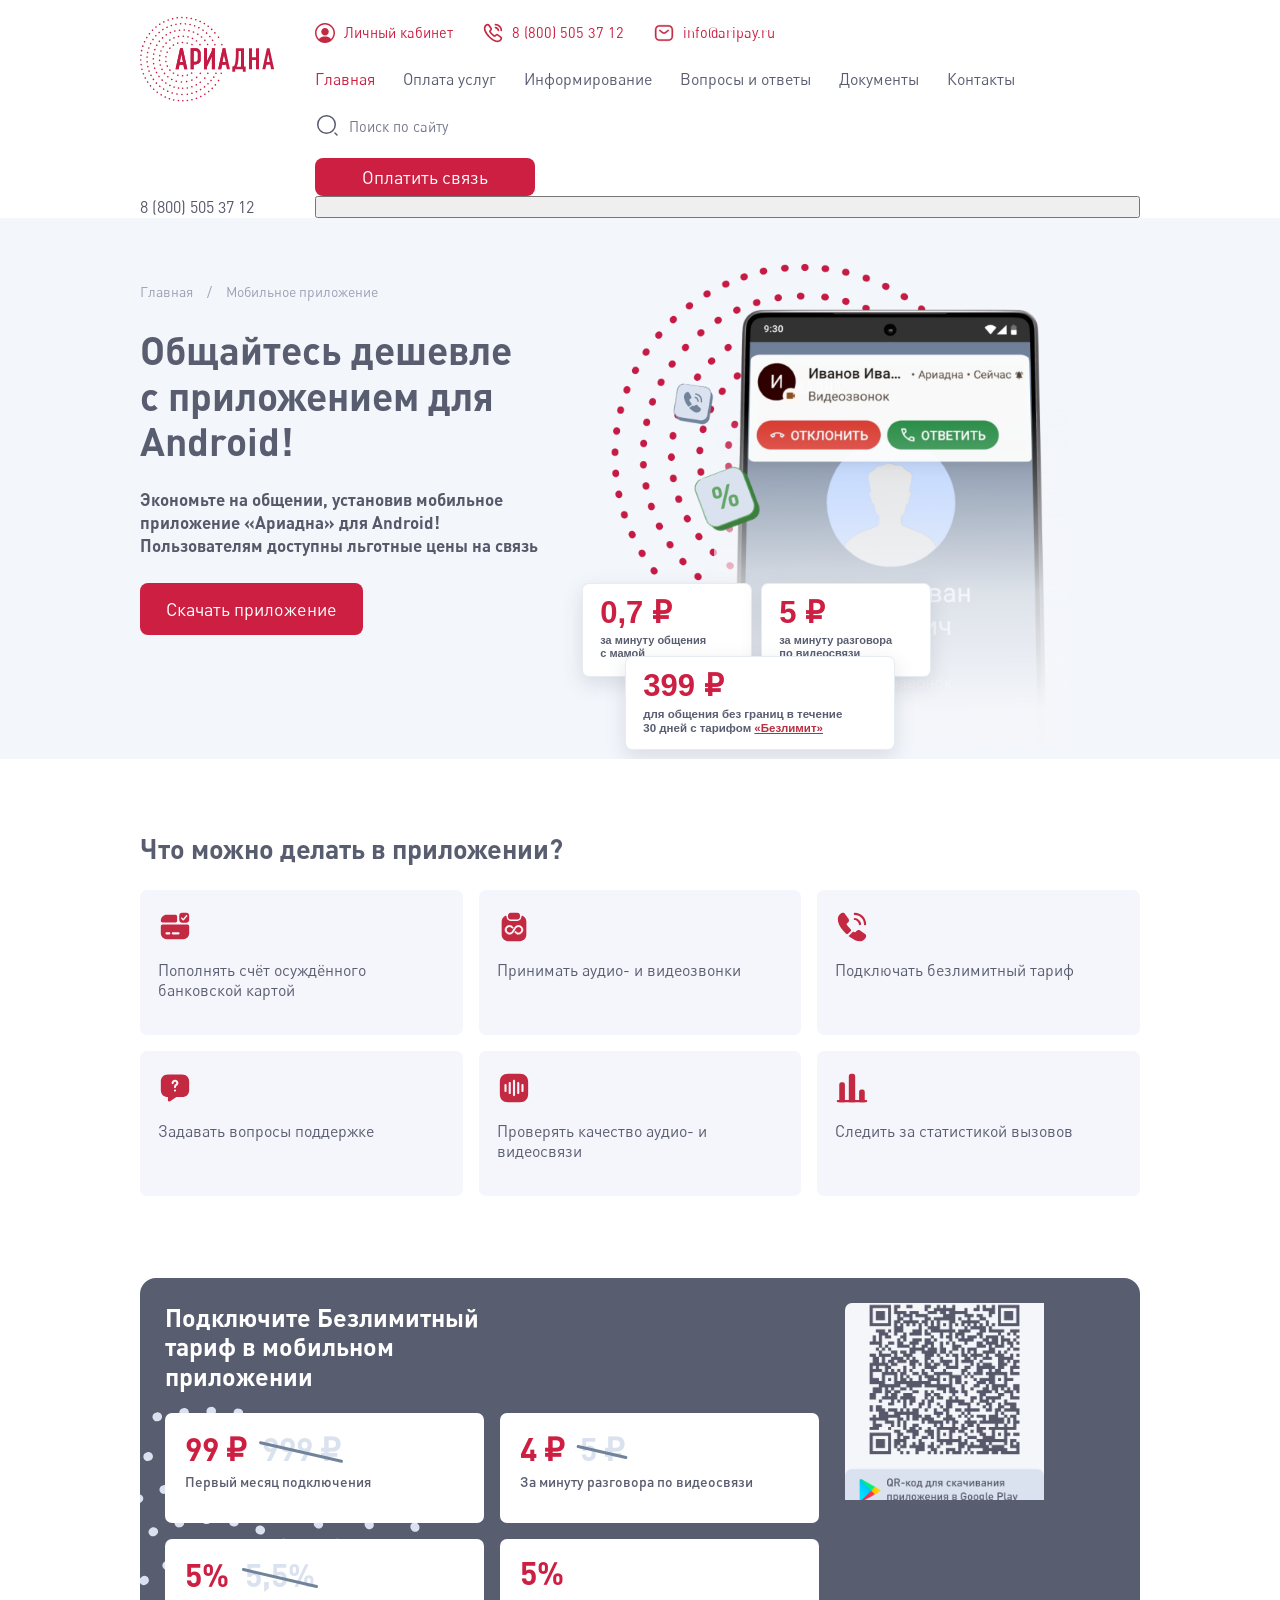
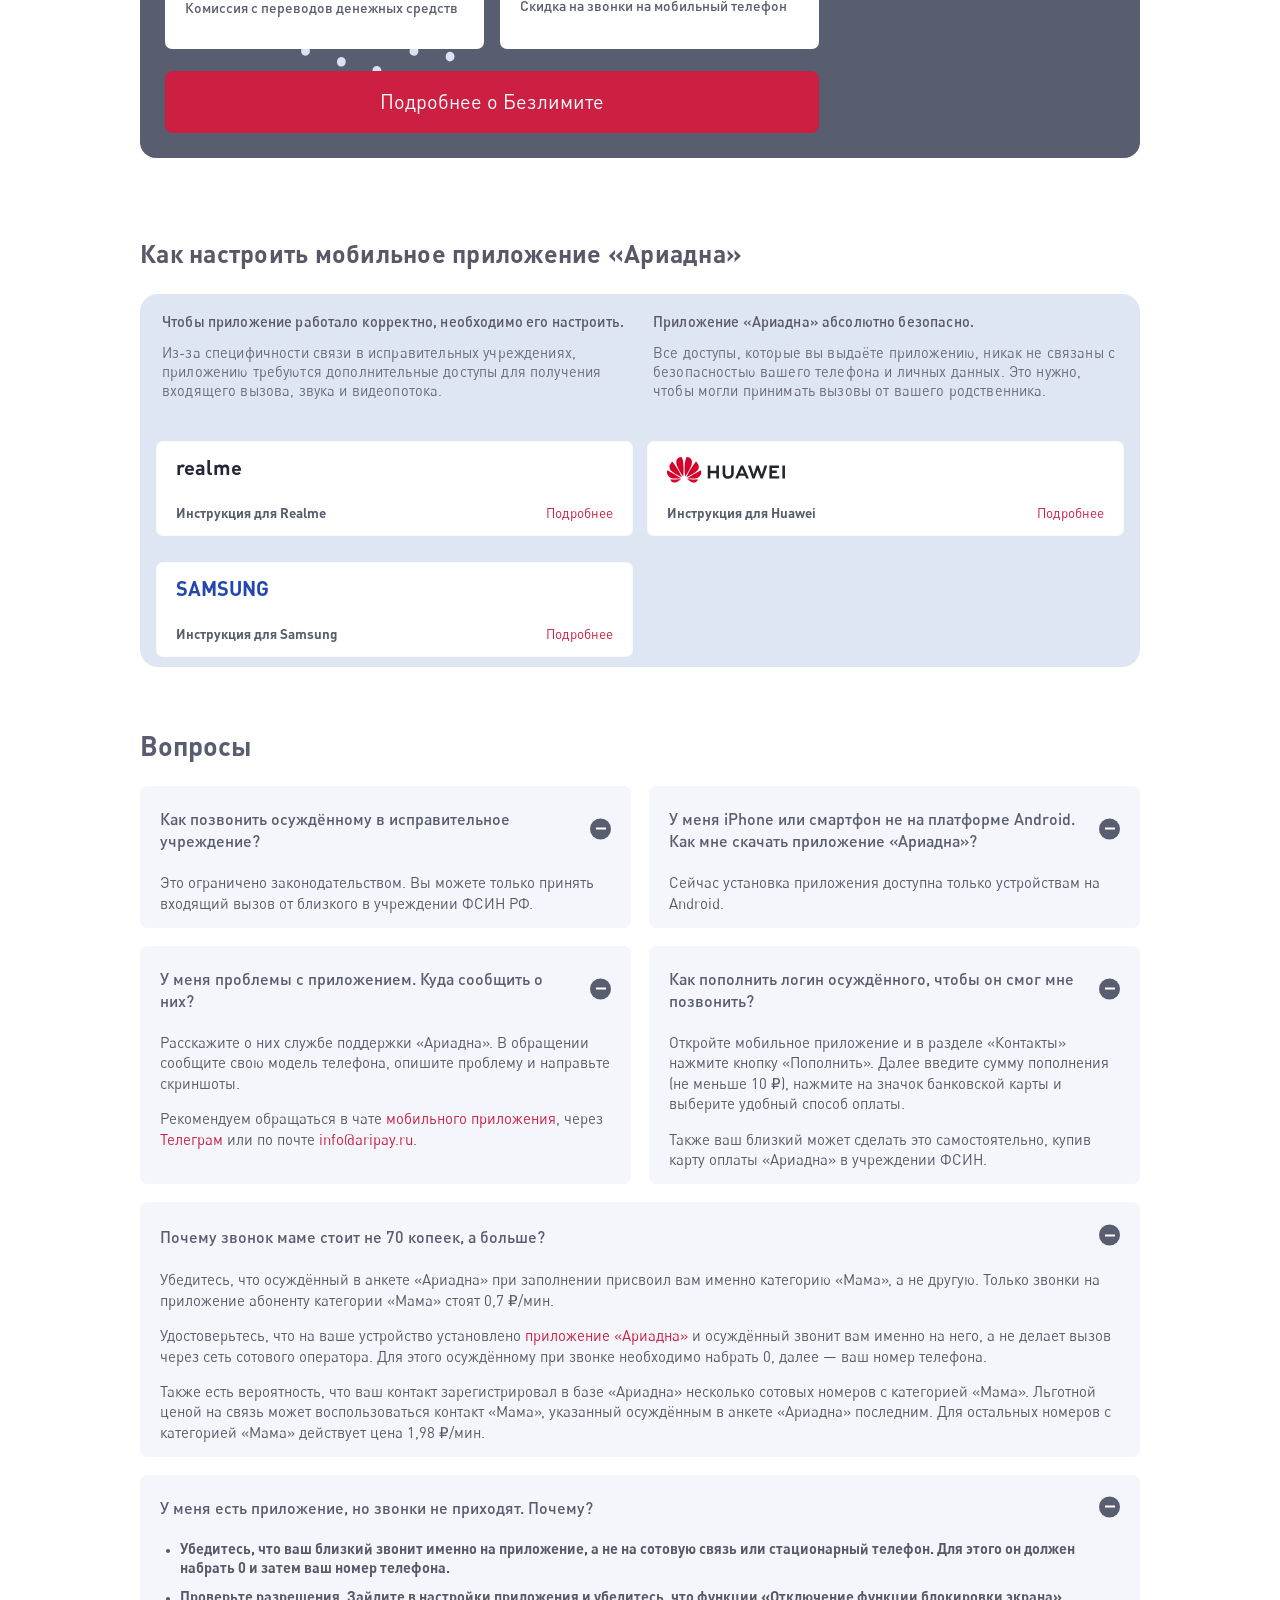
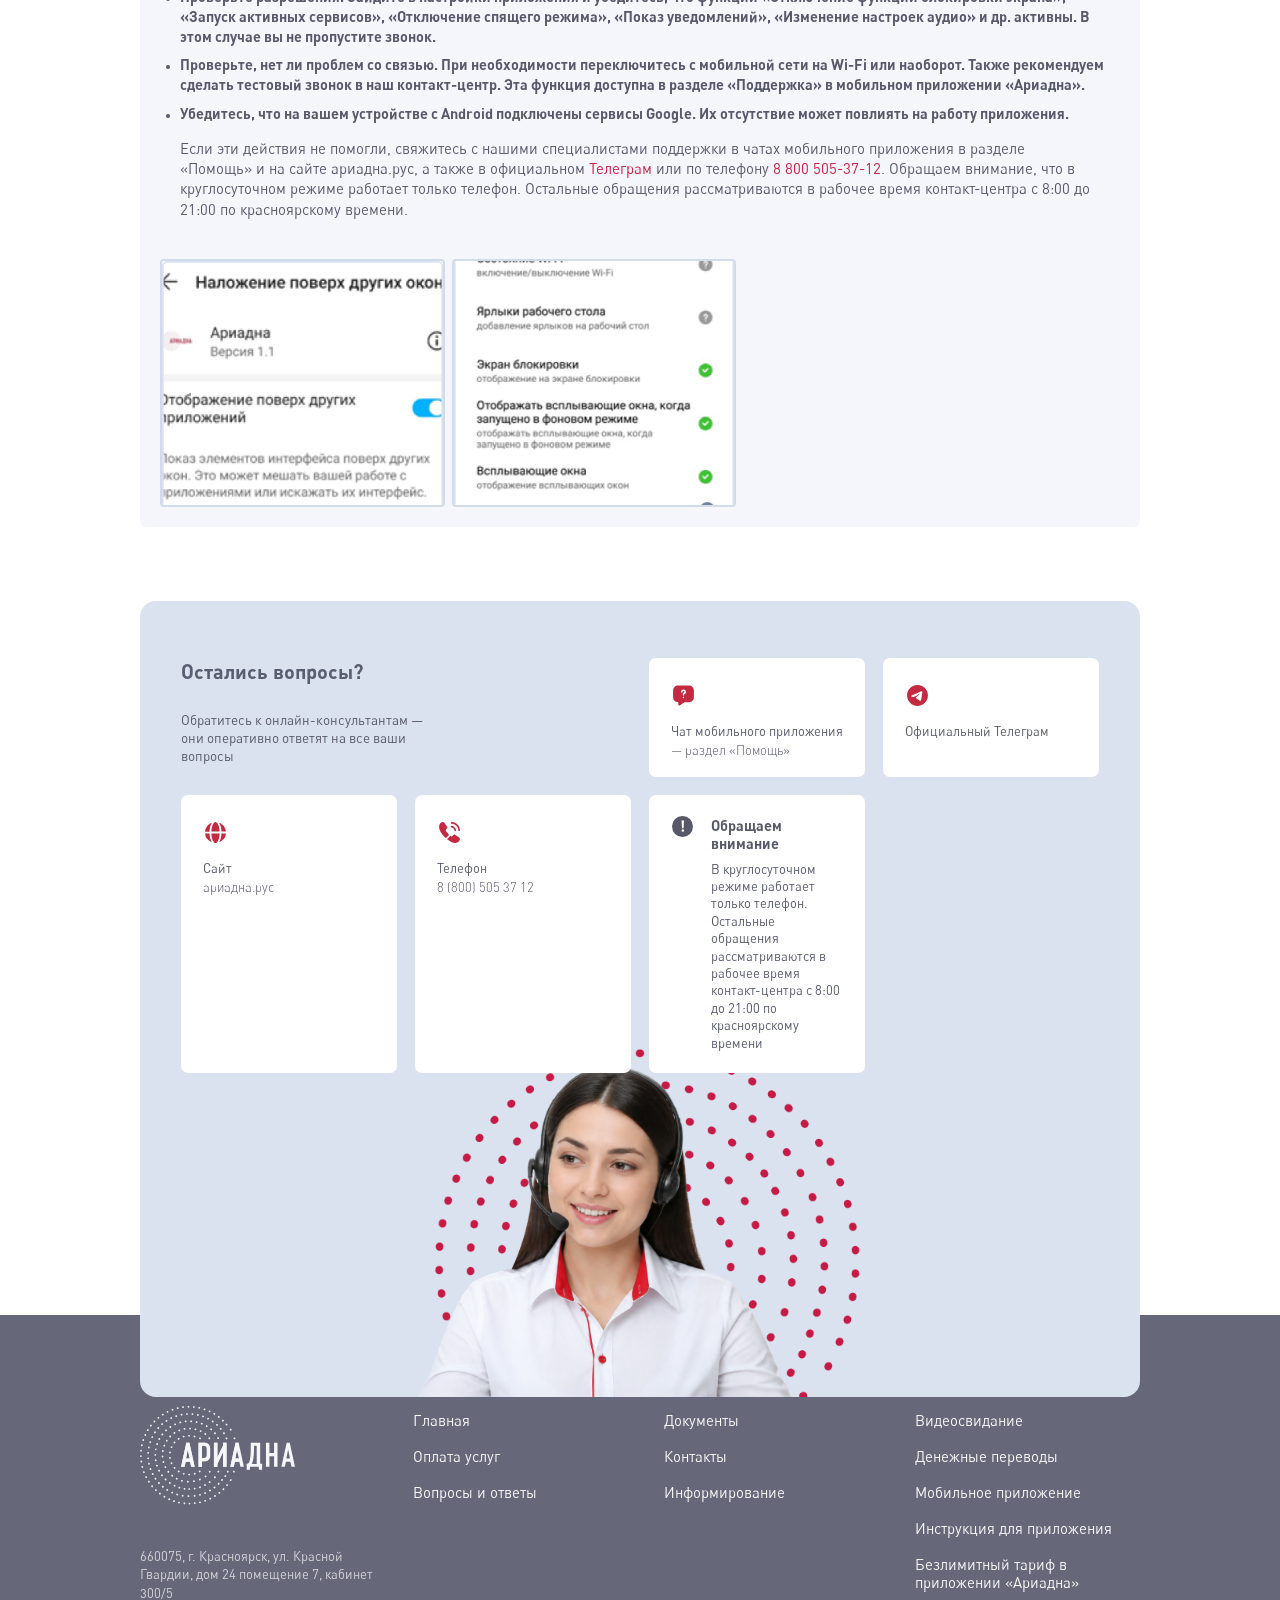
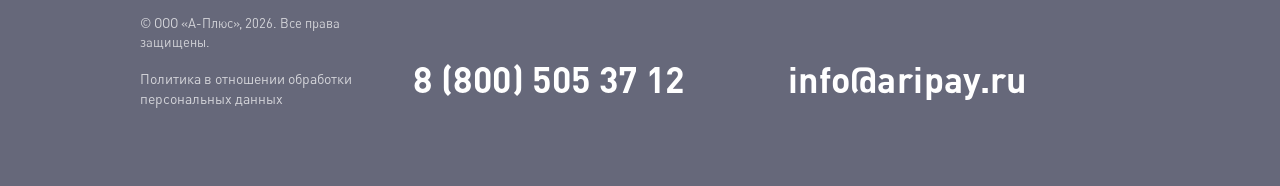
==== commit c9fe0689: "Update:" ====
--- a/app.html
+++ b/app.html
@@ -4,7 +4,7 @@
     <meta charset="UTF-8" />
     <meta name="viewport" content="width=device-width, initial-scale=1.0" />
     <title>Мобильное приложение — Ариадна</title>
-    <link rel="stylesheet" href="./styles.css" />
+    <link rel="stylesheet" href="./styles.css?v=mobile-menu" />
   </head>
   <body class="app-body">
     <header class="site-header">
@@ -48,6 +48,8 @@
             </div>
           </div>
         </div>
+
+        <a class="mobile-header-phone" href="tel:88005053712" aria-label="Позвонить 8 (800) 505 37 12">8 (800) 505 37 12</a>
       </div>
     </header>
 
@@ -299,37 +301,38 @@
 
     <footer class="site-footer">
       <div class="footer-inner">
-        <a class="footer-logo" href="./main.html" aria-label="Ариадна, главная">
-          <img src="./icon/logo-white.svg" width="186" height="108" alt="Ариадна" />
-        </a>
-
-        <nav class="footer-nav footer-nav-primary" aria-label="Услуги">
+        <div class="footer-brand">
+          <a class="footer-logo" href="./main.html" aria-label="Ариадна, главная">
+            <img src="./icon/logo-white.svg" width="186" height="108" alt="Ариадна" />
+          </a>
+          <p>660075, г. Красноярск, ул. Красной Гвардии, дом 24 помещение 7, кабинет 300/5</p>
+          <p>© ООО «А-Плюс», 2026. Все права защищены.</p>
+          <a class="privacy-link" href="#">Политика в отношении обработки персональных данных</a>
+        </div>
+        <nav class="footer-nav footer-nav-primary" aria-label="Основные разделы">
           <a href="./main.html">Главная</a>
+          <a href="./payment.html">Оплата услуг</a>
+          <a href="./faq.html">Вопросы и ответы</a>
+        </nav>
+        <nav class="footer-nav footer-nav-secondary" aria-label="Информация">
+          <a href="./docs.html">Документы</a>
+          <a href="./contacts.html">Контакты</a>
+          <a href="./news.html">Информирование</a>
+        </nav>
+        <nav class="footer-nav footer-nav-services" aria-label="Услуги">
           <a href="./videomeeting.html">Видеосвидание</a>
           <a href="./index.html">Денежные переводы</a>
           <a href="./app.html">Мобильное приложение</a>
           <a href="./app.html#app-setup">Инструкция для приложения</a>
           <a href="./unlimited.html">Безлимитный тариф в приложении «Ариадна»</a>
         </nav>
-
-        <nav class="footer-nav footer-nav-secondary" aria-label="Информация">
-          <a href="./payment.html">Оплата услуг</a>
-          <a href="./news.html">Информирование</a>
-          <a href="./faq.html">Вопросы и ответы</a>
-          <a href="./docs.html">Документы</a>
-          <a href="./contacts.html">Контакты</a>
-        </nav>
-
         <div class="footer-contact">
           <a class="footer-phone" href="tel:88005053712">8 (800) 505 37 12</a>
           <a class="footer-mail" href="mailto:info@aripay.ru">info@aripay.ru</a>
-          <p>© ООО «А-Плюс», 2026. Все права защищены.</p>
-          <p>660075, г. Красноярск, ул. Красной Гвардии, дом 24 помещение 7, кабинет 300/5</p>
-          <a class="privacy-link" href="#">Политика в отношении обработки персональных данных</a>
         </div>
       </div>
     </footer>
 
-    <script src="./script.js"></script>
+    <script src="./script.js?v=mobile-menu"></script>
   </body>
 </html>
--- a/styles.css
+++ b/styles.css
@@ -15,7 +15,7 @@
   --red: #cc1f42;
   --red-hover: #b71938;
   --dark: #595d70;
-  --text: #747b8f;
+  --text: #57596A;
   --muted: #9aa2b4;
   --soft: #f4f6fb;
   --panel: #dfe7f4;
@@ -26,6 +26,7 @@
   --radius: 16px;
   font-family: "DIN Pro", "Inter", "Segoe UI", Arial, sans-serif;
 }
+
 
 @media (max-width: 1440px) { :root { --container-width: 1120px; } }
 @media (max-width: 1280px) { :root { --container-width: 1000px; } }
@@ -96,6 +97,7 @@
 /* --- BUTTONS & LINKS --- */
 .main-nav a, .footer-nav a, .pay-button, .top-link, .btn, .contact-card, .contacts-card {
   transition: color 0.18s ease, background 0.18s ease, transform 0.18s ease, box-shadow 0.18s ease;
+  font-weight: 400;
 }
 .main-nav a:hover, .main-nav a:focus-visible, .main-nav .is-active { color: var(--red); outline: 0; }
 .pay-button, .btn { display: inline-flex; align-items: center; justify-content: center; min-height: 46px; padding-inline: 26px; border: 0; border-radius: 8px; color: var(--white); font-size: 18px; font-weight: 400; }
@@ -132,7 +134,7 @@
 /* --- HERO & CONTENT SECTIONS --- */
 .hero-section { min-height: 620px; padding: clamp(44px, 6vw, 86px) 0 clamp(50px, 8vw, 105px); background: var(--soft); }
 .hero-grid { display: grid; grid-template-columns: 560px 1fr; gap: 60px; align-items: start; }
-.hero-copy p { max-width: 520px; margin-bottom: 30px; color: var(--text); font-size: clamp(16px, 2.5vw, 19px); line-height: 1.32; font-weight: 500; }
+.hero-copy p { max-width: 520px; margin-bottom: 30px; color: var(--text); font-size: clamp(16px, 2.5vw, 19px); line-height: 1.32; font-weight: 400; }
 .hero-actions { display: flex; gap: 24px; align-items: center; }
 .hero-media { position: relative; min-height: 450px; }
 .hero-media img { width: 635px; height: 560px; object-fit: contain; max-width: none; margin: -22px 0 0 -18px; }
@@ -220,17 +222,20 @@
 .search-body.state-default .results-list, .search-body.state-empty .results-list { display: none; }
 
 /* Main Section */
-.main-hero { position: relative; display: grid; height: 540px; overflow: hidden; background: var(--soft); }
+.main-hero { position: relative; display: grid; height: 580px; overflow: hidden; background: var(--soft); }
 .main-hero-slide { grid-area: 1 / 1; height: 100%; opacity: 0; visibility: hidden; pointer-events: none; transition: opacity 0.45s ease, visibility 0.45s ease; }
 .main-hero-slide.is-active { z-index: 1; opacity: 1; visibility: visible; pointer-events: auto; }
 .main-hero__grid { display: grid; grid-template-columns: 740px 1fr; gap: 36px; height: 100%; }
-.main-hero__copy { padding-top: 86px; }
+.main-hero__copy { display: grid; grid-template-rows: minmax(0, 1fr) auto; align-content: start; min-height: 100%; padding: 86px 0 92px; }
+.main-hero__content { display: grid; align-content: start; min-height: 0; }
 .main-hero h1 { margin: 0 0 28px; color: var(--dark); font-size: clamp(46px, 5vw, 43px); line-height: 1.2; font-weight: 800; }
 .main-hero-slide--unlimited h1 { font-size: clamp(30px, 4.5vw, 46px); line-height: 1.08; }
 .main-hero h1 strong { color: var(--red); }
 .main-hero h1 del { color: #cdd6e5; text-decoration-color: #aab5c7; text-decoration-thickness: 3px; }
 .main-hero p { max-width: 640px; margin: 0 0 34px; color: var(--text); font-size: clamp(18px, 2.5vw, 22.5px); line-height: 1.35; font-weight: 400; }
 .main-hero-slide--unlimited p { margin-bottom: 20px; font-size: 17px; }
+.main-hero-slide--video .main-hero__content { padding-top: 3px; }
+.main-hero-slide--transfer .main-hero__content { min-height: 273px; }
 .main-offer-row { display: grid; grid-template-columns: repeat(3, minmax(0, 1fr)); gap: 16px; margin-bottom: 27px; }
 .main-offer-card { min-height: 100px; padding: 16px 16px 12px; border-radius: 6px; background: var(--white); box-shadow: 0 8px 18px rgba(80, 85, 105, 0.14); }
 .main-hero-slide--video .main-offer-card { min-height: 115px; padding: 19px 22px 16px; }
@@ -261,20 +266,21 @@
 }
 .main-offer-card span { display: block; margin-top: 7px; color: var(--dark); font-size: 16px; line-height: 1.18; font-weight: 400; }
 .main-hero-slide--video .main-offer-card span { margin-top: 9px; font-size: 16px; line-height: 1.35; }
+.main-offer-visual--mobile { display: none; }
 .main-hero__actions { display: flex; gap: 22px; align-items: center; }
 .main-hero__actions .btn { min-width: 216px; min-height: 52px; font-size: 20px; font-weight: 400; }
 .main-hero__actions .btn-secondary { color: var(--white); background: #75839a; }
 .main-hero__actions .btn-secondary:hover, .main-hero__actions .btn-secondary:focus-visible { background: #66748b; }
-.main-hero-controls { position: absolute; right: 0; bottom: 54px; left: 0; z-index: 4; display: flex; justify-content: space-between; pointer-events: none; }
+.main-hero-controls { position: absolute; right: 0; bottom: 34px; left: 0; z-index: 4; display: flex; justify-content: space-between; pointer-events: none; }
 .main-slider-dots { display: flex; gap: 7px; align-items: center; pointer-events: auto; }
 .main-slider-dots button { width: 9px; height: 9px; padding: 0; border: 0; border-radius: 50%; background: #d7dfec; transition: background 0.25s ease, transform 0.25s ease; }
 .main-slider-dots .is-active { background: var(--dark); }
-.main-hero__media { position: relative; min-height: 540px; }
-.main-hero__media > img { position: absolute; top: 45px; left: 20px; width: 490px; max-width: none; }
-.main-hero-slide--video .main-hero__media::before { position: absolute; top: 100px; left: 75px; width: 430px; height: 430px; border-radius: 50%; background-image: radial-gradient(circle, var(--red) 0 4.5px, transparent 5.5px); background-size: 26px 26px; content: ""; }
-.main-hero-slide--video .main-hero__media > img { top: 43px; left: 85px; z-index: 1; width: 585px; }
-.main-hero-slide--transfer .main-hero__media::before { position: absolute; top: 135px; left: 72px; width: 550px; height: 324px; border: 5px dotted var(--red); border-color: var(--red) transparent transparent var(--red); border-radius: 50%; opacity: 0.95; content: ""; }
-.main-hero-slide--transfer .main-hero__media > img { top: 16px; left: 72px; z-index: 1; width: 684px; }
+.main-hero__media { position: relative; display: grid; place-items: end center; min-height: 580px; padding-bottom: 26px; }
+.main-hero__media > img { position: relative; z-index: 1; width: var(--main-hero-media-width, 520px); max-width: none; transform: translate(var(--main-hero-media-x, 0), var(--main-hero-media-y, 0)); }
+.main-hero-slide--unlimited { --main-hero-media-width: 520px; --main-hero-media-x: 0; --main-hero-media-y: 0; }
+.main-hero-slide--video { --main-hero-media-width: 520px; --main-hero-media-x: 0; --main-hero-media-y: 0; }
+.main-hero-slide--transfer { --main-hero-media-width: 520px; --main-hero-media-x: 0; --main-hero-media-y: 0; }
+.main-hero-slide--transfer .main-hero__media::before { position: absolute; bottom: 78px; left: 50%; width: 550px; height: 324px; border: 5px dotted var(--red); border-color: var(--red) transparent transparent var(--red); border-radius: 50%; opacity: 0.95; transform: translateX(-50%); content: ""; }
 .main-hero-arrows { display: flex; gap: 7px; pointer-events: auto; }
 .main-hero-arrows button { display: grid; width: 30px; height: 30px; place-items: center; border: 0; border-radius: 7px; color: #748199; background: var(--panel); font-size: 16px; font-weight: 800; transition: transform 0.18s ease, background 0.18s ease; }
 .main-hero-arrows button:hover, .main-hero-arrows button:focus-visible { outline: 0; background: #d2ddeb; transform: translateY(-1px); }
@@ -299,11 +305,11 @@
 .main-about-grid { position: relative; display: grid; grid-column: 1 / -1; grid-template-columns: repeat(3, minmax(0, 1fr)); gap: 24px; margin-top: 32px; }
 .main-about-grid::before { position: absolute; left: -50px; bottom: 77px; width: 189px; height: 320px; background: url("./icon/circle-right.svg") center / contain no-repeat; content: ""; }
 
-.main-service-card { position: relative; display: flex; min-height: 544px; overflow: hidden; border-radius: 10px; background: #f7f9fd; }
+.main-service-card { position: relative; display: flex; min-height: 494px; overflow: hidden; border-radius: 10px; background: #f7f9fd; }
 .main-service-card > div { position: relative; z-index: 1; display: flex; flex-direction: column; align-items: flex-start; max-width: 405px; min-height: 100%; padding: 25px 24px; }
 .main-service-card h3 { margin: 0 0 12px; color: var(--dark); font-size: 22px; line-height: 1.18; font-weight: 400; }
 .main-service-card p { margin: 0; color: var(--text); font-size: 16px; line-height: 1.28; font-weight: 400; }
-.main-service-card a { position: relative; z-index: 2; display: inline-block; margin-top: auto; color: var(--red); font-size: 21px; line-height: 1.2; font-weight: 800; }
+.main-service-card a { position: relative; z-index: 2; display: inline-block; margin-top: auto; color: var(--red); font-size: 21px; line-height: 1.2; font-weight: 500; }
 .main-service-card a:hover, .main-service-card a:focus-visible { color: var(--red-hover); outline: 0; }
 .main-service-card img { position: absolute; right: -1px; bottom: -1px; width: 430px; max-width: none; height: auto; }
 
@@ -340,24 +346,31 @@
 .instruction-panel::before, .instruction-panel::after, .questions-panel::before { position: absolute; width: 250px; height: 250px; border-radius: 50%; background-image: radial-gradient(circle, var(--red) 0 3.5px, transparent 4.5px); background-size: 22px 22px; opacity: 0.95; content: ""; }
 .instruction-panel::before { left: -74px; bottom: 56px; }
 .instruction-panel::after { right: -84px; bottom: -20px; }
-.instruction-panel > h2 { position: relative; z-index: 1; max-width: 270px; margin: 0; color: var(--dark); font-size: clamp(22px, 3vw, 25px); line-height: 1.25; font-weight: 800; }
+.instruction-panel > h2 { position: relative; z-index: 1; margin: 0; color: var(--dark); font-size: clamp(22px, 3vw, 23px); line-height: 1.25; font-weight: 800; }
 
 .step-card, .reason-card, .contact-card, .attention-card { position: relative; z-index: 1; border-radius: 7px; background: var(--white); }
 .step-card { min-height: 220px; padding: 48px 22px 22px; }
-.step-card--with-screen { display: grid; grid-template-columns: 1fr 120px; gap: 16px; align-items: end; padding: 22px 22px 14px; }
-.step-card--with-screen > div { padding-top: 45px; }
+.step-card--with-screen { display: grid; grid-template-columns: 1fr 120px; gap: 16px; align-items: start; padding: 22px 22px 14px; }
+.step-card--with-screen > div { padding-top: 34px; }
 .step-card img { width: 120px; height: 240px; object-fit: cover; justify-self: end; border-radius: 7px; }
 .step-badge { position: absolute; top: 22px; left: 22px; display: grid; width: 20px; height: 20px; place-items: center; border-radius: 50%; color: var(--white); background: var(--red); font-size: 12px; line-height: 1; font-weight: 800; }
 .step-badge--dark { background: var(--dark); }
-.step-card h3, .reason-card h3, .contact-card h3, .attention-card h3 { margin-bottom: 8px; color: var(--dark); font-size: 14.5px; line-height: 1.24; font-weight: 800; }
-.step-card p, .reason-card p, .contact-card p, .attention-card p { margin-bottom: 0; color: var(--text); font-size: 13.5px; line-height: 1.33; font-weight: 600; }
+.step-card h3, .reason-card h3, .contact-card h3, .attention-card h3 { margin: 0 0 8px; color: var(--text); font-size: 14.5px; line-height: 1.24; font-weight: 400; }
+.step-card p, .reason-card p, .contact-card p, .attention-card p { margin: 0; color: var(--text); font-size: 13.5px; line-height: 1.33; font-weight: 200; }
 .step-card a { display: inline-block; margin-top: 11px; color: var(--red); font-size: 12.5px; font-weight: 800; }
 
-.reasons-section { display: grid; grid-template-columns: 315px 1fr; gap: 18px; padding: 76px 42px 82px; }
-.reasons-section h2 { max-width: 288px; margin: 0; color: var(--dark); font-size: clamp(22px, 3vw, 25px); line-height: 1.25; font-weight: 800; }
-.reason-grid { display: grid; grid-template-columns: repeat(2, 1fr); gap: 18px; }
-.reason-card { min-height: 135px; padding: 50px 22px 22px; background: var(--soft); }
+.reasons-section.page-container { width: min(100% - var(--container-padding) * 2, var(--container-width)); }
+.reasons-section { display: grid; grid-template-columns: repeat(3, minmax(0, 1fr)); gap: 22px; padding: 62px 0 82px; align-items: stretch; }
+.reasons-section h2 { max-width: 360px; margin: 0; color: var(--dark); font-size: clamp(26px, 2.1vw, 34px); line-height: 1.25; font-weight: 800; }
+.reason-grid { display: contents; }
+.reason-card { min-height: 178px; padding: 68px 24px 24px; border-radius: 10px; background: var(--soft); }
+.reason-card:nth-child(1) { grid-column: 2; grid-row: 1; }
+.reason-card:nth-child(2) { grid-column: 3; grid-row: 1; }
+.reason-card:nth-child(3) { grid-column: 1; grid-row: 2; }
 .reason-card--wide { grid-column: span 2; }
+.reason-card .step-badge { top: 24px; left: 24px; width: 26px; height: 26px; font-size: 15px; }
+.reason-card h3 { margin: 0 0 10px; color: var(--dark); font-size: 18px; line-height: 1.32; font-weight: 700; }
+.reason-card p { margin: 0; color: var(--text); font-size: 16px; line-height: 1.33; font-weight: 400; }
 
 /* Questions Panel */
 .questions-section { margin-bottom: -82px; }
@@ -365,7 +378,7 @@
 .questions-panel::before { display: none; left: 37.0625cqw; top: 13.7cqw; bottom: auto; width: 33.75cqw; height: 33.75cqw; background-size: 1.8125cqw 1.8125cqw; }
 .questions-copy { position: absolute; z-index: 2; top: 4.25cqw; left: 3.75cqw; width: 28.5cqw; }
 .questions-copy h2 { max-width: 28.5cqw; margin: 0 0 2.35cqw; color: var(--dark); font-size: clamp(20px, 1.82cqw, 25px); line-height: 1.31; font-weight: 800; }
-.questions-copy p { max-width: 27.75cqw; margin: 0; color: var(--text); font-size: clamp(13.5px, 1.18cqw, 16px); line-height: 1.32; font-weight: 500; }
+.questions-copy p { max-width: 27.75cqw; margin: 0; color: var(--text); font-size: clamp(13.5px, 1.18cqw, 16px); line-height: 1.32; font-weight: 400; }
 .contact-card { width: 13.45cqw; height: 9.9cqw; min-height: 0; padding: 1.55cqw 1.35cqw 1.1cqw; }
 .contact-card:hover, .contact-card:focus-visible { transform: translateY(-2px); box-shadow: 0 16px 34px rgba(72, 78, 96, 0.12); outline: 0; }
 .contact-card img { width: clamp(25px, 2.05cqw, 31px); height: clamp(25px, 2.05cqw, 31px); margin-bottom: 0.95cqw; }
@@ -378,22 +391,116 @@
 .contact-card-phone { position: absolute; top: 5.7cqw; left: 81.9cqw; }
 .attention-card { position: absolute; top: 16.95cqw; left: 66.35cqw; display: grid; grid-template-columns: 1.45cqw 1fr; gap: 0.82cqw; width: 28.95cqw; height: 10cqw; min-height: 0; padding: 1.25cqw 1.35cqw; }
 .attention-card img { width: clamp(16px, 1.35cqw, 20px); height: clamp(16px, 1.35cqw, 20px); }
-.attention-card h3 { margin: 0 0 0.55cqw; font-size: clamp(11px, 0.92cqw, 12.5px); line-height: 1.25; }
+.attention-card h3 { margin: 0 0 0.55cqw; font-size: clamp(11px, 15.5px, 14.5px); line-height: 1.25; font-weight: 600 }
 .attention-card p { max-width: 23.6cqw; margin: 0; font-size: clamp(13px, 0.76cqw, 11.5px); line-height: 1.34; font-weight: 400; }
 
 /* Footer */
-.site-footer { min-height: 374px; padding-top: 82px; color: rgba(255, 255, 255, 0.78); background: var(--footer); }
-.footer-inner { display: grid; grid-template-columns: 150px 295px 190px 1fr; column-gap: 52px; padding: 90px 0 48px; }
-.footer-logo { align-self: start; width: 165px; }
-.footer-nav { display: grid; gap: 22px; align-content: start; color: rgba(255, 255, 255, 0.82); font-size: 15px; font-weight: 800; }
-.footer-nav a:hover, .footer-nav a:focus-visible { color: var(--white); outline: 0; }
-.footer-contact { display: grid; justify-items: end; align-content: start; color: rgba(255, 255, 255, 0.67); text-align: right; }
-.footer-phone, .footer-mail { color: var(--white); font-size: 35px; line-height: 1.14; font-weight: 800; }
-.footer-mail { margin-bottom: 44px; }
-.footer-contact p { margin: 0 0 11px; font-size: 12.5px; font-weight: 600; }
-.privacy-link { display: inline-block; margin-top: 1px; border-bottom: 1px dotted rgba(255, 255, 255, 0.82); color: rgba(255, 255, 255, 0.82); font-size: 12.5px; font-weight: 700; }
-.docs-body .site-footer, .news-body .site-footer, .payment-body .site-footer { min-height: 374px; padding-top: 0; }
-.instruction-body .site-footer, .faq-body .site-footer { padding-top: 0; }
+.site-footer {
+  min-height: auto;
+  padding-top: 0;
+  color: rgba(255, 255, 255, 0.78);
+  background: #66687a;
+  font-weight: 400;
+}
+
+.footer-inner {
+  display: grid;
+  grid-template-columns: minmax(260px, 380px) minmax(160px, 1fr) minmax(160px, 1fr) minmax(240px, 1.4fr);
+  gap: 0 52px;
+  padding: 138px 0 112px;
+  align-items: start;
+}
+
+.footer-brand {
+  display: grid;
+  grid-row: 1 / span 2;
+  align-content: start;
+  color: rgba(255, 255, 255, 0.72);
+}
+
+.footer-logo {
+  align-self: start;
+  width: 172px;
+  margin-bottom: 68px;
+}
+
+.footer-brand p {
+  max-width: 330px;
+  margin: 0 0 12px;
+  font-size: 15px;
+  line-height: 1.42;
+  font-weight: 400;
+}
+
+.footer-nav {
+  display: grid;
+  gap: 26px;
+  align-content: start;
+  padding-top: 10px;
+  color: rgba(255, 255, 255, 0.96);
+  font-size: 17px;
+  line-height: 1.2;
+  font-weight: 400;
+}
+
+.footer-nav-services {
+  max-width: 320px;
+}
+
+.footer-nav a:hover,
+.footer-nav a:focus-visible,
+.privacy-link:hover,
+.privacy-link:focus-visible {
+  color: var(--white);
+  outline: 0;
+}
+
+.footer-contact {
+  display: grid;
+  grid-column: 2 / -1;
+  align-items: end;
+  column-gap: 52px;
+  margin-top: 78px;
+  text-align: left;
+}
+
+.footer-phone,
+.footer-mail {
+  color: var(--white);
+  font-size: clamp(24px, 2.1vw, 50px);
+  line-height: 1;
+  font-weight: 700;
+  letter-spacing: 0.01em;
+}
+
+.footer-phone {
+  grid-column: 1;
+}
+
+.footer-mail {
+  grid-column: 3;
+  margin: 0;
+}
+
+.privacy-link {
+  display: inline-block;
+  margin-top: 6px;
+  color: rgba(255, 255, 255, 0.72);
+  font-size: 15px;
+  line-height: 1.4;
+  font-weight: 400;
+}
+
+.docs-body .site-footer,
+.news-body .site-footer,
+.payment-body .site-footer,
+.instruction-body .site-footer,
+.faq-body .site-footer,
+.transfer-body .site-footer,
+.app-body .site-footer,
+.unlim-body .site-footer {
+  padding-top: 0;
+}
 
 /* Transfer Page */
 .transfer-hero { height: 630px; padding: 90px 0 0; overflow: visible; background: #f4f6fa; }
@@ -439,62 +546,57 @@
   box-shadow: none;
 }
 .transfer-card--app-exact {
-  position: relative;
-  min-height: 460px;
+  min-height: auto;
   border-radius: 29px;
   background: linear-gradient(180deg, #f5f7fc 0%, #f1f4fb 100%);
 }
 .transfer-card--app-exact .transfer-card__copy--app-exact {
-  display: flex;
-  align-items: flex-start;
-  width: min(100%, 700px);
-  min-height: 460px;
-  flex-direction: column;
-  padding: 36px 0 38px 36px;
+  width: min(100%, 620px);
+  min-height: auto;
+  padding: 32px 32px 30px 32px;
 }
 .transfer-card--app-exact .transfer-card__copy--app-exact p {
-  max-width: 780px;
-  margin-bottom: 40px;
+  max-width: 720px;
+  margin-bottom: 42px;
   color: #70768a;
   font-size: 19px;
-  line-height: 1.28;
+  line-height: 1.12;
   font-weight: 400;
 }
 .transfer-card--app-exact .transfer-card__copy--app-exact .transfer-card__accent {
-  max-width: 640px;
-  margin: 0 0 68px;
+  max-width: 520px;
+  margin: 0 0 28px;
   color: #5b5f73;
-  font-size: 22px;
-  line-height: 1.24;
-  font-weight: 700;
+  font-size: 19px;
+  line-height: 1.16;
+  font-weight: 500;
 }
 .transfer-card--app-exact .transfer-card__button-app {
-  min-width: 344px;
-  min-height: 72px;
+  min-width: 190px;
+  min-height: 56px;
+  margin-top: 20px;
   margin-bottom: 0;
-  padding: 18px 36px;
-  border-radius: 18px;
-  font-size: 21px;
-  font-weight: 700;
+  padding: 18px 30px;
+  border-radius: 12px;
+  font-size: 19px;
+  font-weight: 400;
 }
 .transfer-card.transfer-card--app-exact img {
-  position: absolute;
-  right: -6px;
-  bottom: -18px;
-  width: 392px;
-  max-width: none;
+  right: 12px;
+  width: 200px;
   border-radius: 0;
   transform: none;
   opacity: 0.96;
   filter: drop-shadow(0 10px 18px rgba(146, 153, 170, 0.16));
 }
+
 .transfer-side { display: grid; gap: 22px; }
 .process-panel { min-height: 270px; padding: 24px; background: #dbe5f3; }
 .process-grid { display: grid; grid-template-columns: repeat(2, minmax(0, 1fr)); gap: 11px; margin: 0; padding: 0; list-style: none; }
 .process-grid li { display: grid; grid-template-columns: 22px 1fr; gap: 9px; align-items: start; min-height: 78px; padding: 20px 16px 16px; border-radius: 7px; color: var(--dark); background: var(--white); font-size: 14px; line-height: 1.22; font-weight: 600; }
 .process-grid span { display: grid; width: 20px; height: 20px; place-items: center; border-radius: 50%; color: var(--white); background: var(--red); font-size: 11.5px; line-height: 1; }
 .process-panel--app-exact {
-  min-height: 460px;
+  min-height: auto;
   border-radius: 29px;
   background: #dfe6f5;
 }
@@ -557,7 +659,7 @@
   background: url("./icon/white-circles-left.svg") center / contain no-repeat;
   content: "";
 }
-.unlimited-panel h2 { position: relative; z-index: 1; max-width: 340px; margin: 0; color: var(--white); font-size: clamp(24px, 3vw, 28px); line-height: 1.18; font-weight: 800; }
+.unlimited-panel h2 { position: relative; z-index: 1; max-width: 340px; margin: 0; color: var(--white); font-size: clamp(24px, 3vw, 25px); line-height: 1.18; font-weight: 800; }
 .unlimited-panel__title span { display: block; }
 .unlimited-offers { position: relative; z-index: 1; display: grid; grid-column: 2; grid-row: 1; grid-template-columns: repeat(2, minmax(0, 1fr)); gap: 22px; }
 .offer-card { min-height: 110px; padding: 20px 20px 14px; border-radius: 7px; background: var(--white); }
@@ -584,7 +686,7 @@
   transform-origin: center;
   content: "";
 }
-.offer-card span { display: block; margin-top: 7px; color: var(--dark); font-size: 16px; line-height: 1.22; font-weight: 600; }
+.offer-card span { display: block; margin-top: 7px; color: var(--dark); font-size: 14px; line-height: 1.22; font-weight: 500; }
 .unlimited-panel__button { position: relative; z-index: 1; grid-column: 2; grid-row: 2; align-self: end; width: 100%; min-height: 62px; font-size: 20px; font-weight: 400; }
 .unlimited-qr { position: relative; z-index: 1; grid-column: 3; grid-row: 1 / span 2; overflow: hidden; border-radius: 7px; }
 .unlimited-qr > img { width: 100%; height: 100%; object-fit: cover; }
@@ -638,6 +740,7 @@
   background-image: linear-gradient(var(--white), var(--white));
   background-size: 10px 2px;
 }
+.faq-list details[open] summary::before { background: var(--text); }
 
 .transfer-info-panel { min-height: 215px; padding: 25px 24px; background: #dbe5f3; }
 .transfer-info-panel h3 { margin-bottom: 22px; }
@@ -645,13 +748,13 @@
 .info-row + .info-row { margin-top: 12px; }
 .transfer-body .questions-section { margin-bottom: -170px; }
 .transfer-body .questions-panel { grid-template-rows: none; min-height: 0; }
-.transfer-body .site-footer { padding-top: 82px; }
-.transfer-body .footer-inner { grid-template-columns: 270px 170px 170px 1fr; column-gap: 108px; padding-top: 145px; }
-.transfer-body .footer-brand { display: grid; grid-row: 1 / span 2; align-content: start; color: rgba(255, 255, 255, 0.67); }
-.transfer-body .footer-brand p { margin: 0 0 11px; font-size: 12.5px; font-weight: 600; }
-.transfer-body .footer-logo { margin-bottom: 58px; }
-.transfer-body .footer-nav { padding-top: 9px; }
-.transfer-body .footer-contact { display: grid; grid-template-columns: 1fr 1fr; grid-column: 2 / -1; grid-row: 2; gap: 94px; justify-items: start; align-content: end; margin-top: 34px; text-align: left; }
+.transfer-body .site-footer { padding-top: 0; }
+.transfer-body .footer-inner { grid-template-columns: minmax(260px, 380px) minmax(160px, 1fr) minmax(160px, 1fr) minmax(240px, 1.4fr); column-gap: 52px; padding-top: 138px; }
+.transfer-body .footer-brand { display: grid; grid-row: 1 / span 2; align-content: start; color: rgba(255, 255, 255, 0.72); }
+.transfer-body .footer-brand p { margin: 0 0 12px; font-size: 15px; font-weight: 400; }
+.transfer-body .footer-logo { margin-bottom: 68px; }
+.transfer-body .footer-nav { padding-top: 10px; }
+.transfer-body .footer-contact { display: grid; grid-column: 2 / -1; grid-row: 2; gap: 52px; justify-items: start; align-content: end; margin-top: 78px; text-align: left; }
 .transfer-body .footer-phone, .transfer-body .footer-mail { margin: 0; }
 
 /* Contacts Page */
@@ -697,12 +800,12 @@
 .news-grid { display: grid; grid-template-columns: repeat(3, minmax(0, 1fr)); gap: 22px; }
 .news-card { display: grid; min-height: 195px; padding: 20px 22px 20px; border-radius: 16px; background: var(--soft); }
 .news-card h2 { margin: 0 0 15px; color: var(--dark); font-size: 15.5px; line-height: 1.32; font-weight: 800; }
-.news-card p { margin: 0 0 14px; color: var(--text); font-size: 14.5px; line-height: 1.35; font-weight: 600; }
+.news-card p { margin: 0 0 14px; color: var(--text); font-size: 14.5px; line-height: 1.35; font-weight: 400; }
 .news-card__footer { display: flex; align-items: end; justify-content: space-between; gap: 16px; margin-top: auto; }
-.news-card button { padding: 0; border: 0; color: var(--red); background: transparent; font-size: 15.5px; line-height: 1.2; font-weight: 800; transition: color 0.18s ease, transform 0.18s ease; }
+.news-card button { padding: 0; border: 0; color: var(--red); background: transparent; font-size: 15.5px; line-height: 1.2; font-weight: 400; transition: color 0.18s ease, transform 0.18s ease; }
 .news-card button:hover, .news-card button:focus-visible { color: var(--red-hover); outline: 0; }
 .news-card button:active { transform: translateY(1px); }
-.news-card time { color: var(--text); font-size: 12.5px; line-height: 1.2; font-weight: 600; }
+.news-card time { color: var(--text); font-size: 12.5px; line-height: 1.2; font-weight: 400; }
 .is-news-open, .is-qr-open, .is-payment-open { overflow: hidden; }
 .payment-modal { position: fixed; inset: 0; z-index: 60; overflow-y: auto; }
 .payment-modal__backdrop { position: fixed; inset: 0; background: rgba(62, 66, 82, 0.68); }
@@ -741,21 +844,27 @@
 .payment-modal__close span { position: absolute; width: 24px; height: 2px; border-radius: 999px; background: var(--red); }
 .payment-modal__close span:first-child { transform: rotate(45deg); }
 .payment-modal__close span:last-child { transform: rotate(-45deg); }
-.news-modal { position: fixed; inset: 0; z-index: 50; overflow-y: auto; }
+.news-modal {
+  --news-modal-top: 72px;
+  position: fixed;
+  inset: 0;
+  z-index: 50;
+  overflow-y: auto;
+}
 .news-modal__backdrop { position: fixed; inset: 0; background: rgba(89, 93, 112, 0.74); }
-.news-modal__wrap { position: relative; z-index: 1; display: grid; grid-template-columns: minmax(0, 850px) 43px; gap: 28px; width: min(920px, calc(100% - 58px)); margin: 315px auto 58px; align-items: start; }
+.news-modal__wrap { position: relative; z-index: 1; display: grid; grid-template-columns: minmax(0, 850px) 43px; gap: 28px; width: min(920px, calc(100% - 58px)); margin: var(--news-modal-top) auto 58px; align-items: start; }
 .news-modal__dialog { display: grid; gap: 11px; }
 .news-modal__article, .news-modal__support { border-radius: 16px; overflow: hidden; }
 .news-modal__article { min-height: 324px; padding: 55px 54px 48px; background: var(--white); }
-.news-modal__article h2 { max-width: 684px; margin: 0 0 14px; color: var(--dark); font-size: clamp(25px, 4vw, 29px); line-height: 1.22; font-weight: 800; }
-.news-modal__article time { display: block; margin-bottom: 11px; color: var(--text); font-size: 14.5px; line-height: 1.35; font-weight: 600; }
-.news-modal__article strong { display: block; margin-bottom: 14px; color: var(--dark); font-size: 16px; line-height: 1.35; font-weight: 800; }
-.news-modal__article p { max-width: 706px; margin: 0; color: var(--text); font-size: 19px; line-height: 1.36; font-weight: 600; }
+.news-modal__article h2 { max-width: 684px; margin: 0 0 14px; color: var(--dark); font-size: clamp(25px, 4vw, 29px); line-height: 1.22; font-weight: 600; }
+.news-modal__article time { display: block; margin-bottom: 11px; color: var(--text); font-size: 14.5px; line-height: 1.35; font-weight: 400; }
+.news-modal__article strong { display: block; margin-bottom: 14px; color: var(--dark); font-size: 18px; line-height: 1.35; font-weight: 500; }
+.news-modal__article p { max-width: 706px; margin: 0; color: var(--text); font-size: 16px; line-height: 1.36; font-weight: 400; }
 .news-modal__support { position: relative; display: grid; min-height: 189px; padding: 51px 54px 38px; background: var(--panel); }
 .news-modal__support-copy { position: relative; z-index: 1; max-width: 504px; }
 .news-modal__support h3 { margin: 0 0 14px; color: var(--dark); font-size: 18px; line-height: 1.25; font-weight: 800; }
-.news-modal__support p { margin: 0; color: var(--text); font-size: 18px; line-height: 1.35; font-weight: 600; }
-.news-modal__support a { color: var(--red); font-weight: 800; }
+.news-modal__support p { margin: 0; color: var(--text); font-size: 18px; line-height: 1.35; font-weight: 400; }
+.news-modal__support a { color: var(--red); font-weight: 400; }
 .news-modal__support a:hover, .news-modal__support a:focus-visible { color: var(--red-hover); outline: 0; }
 .news-modal__support img { position: absolute; right: 12px; bottom: 0; width: 243px; max-width: 34%; }
 
@@ -785,6 +894,7 @@
 .instruction-step-card { min-height: 670px; padding: 22px 20px 20px; overflow: hidden; border-radius: 16px; background: var(--soft); }
 .instruction-step-card h2 { display: grid; grid-template-columns: 20px 1fr; gap: 11px; align-items: start; min-height: 45px; margin: 0 0 22px; color: var(--dark); font-size: 16px; line-height: 1.28; font-weight: 400; }
 .instruction-step-card h2 span { display: grid; width: 20px; height: 20px; place-items: center; border-radius: 50%; color: var(--white); background: var(--red); font-size: 11.5px; line-height: 1; font-weight: 800; }
+.instruction-step-card p { margin: -4px 0 20px 31px; color: #7d8393; font-size: 14px; line-height: 1.35; font-weight: 400; }
 .instruction-step-card img { width: 280px; height: 565px; margin: 0 auto; object-fit: contain; }
 .instruction-step-card:nth-child(n + 4) { min-height: 650px; }
 .instruction-step-card:nth-child(n + 4) h2 { min-height: auto; margin-bottom: 28px; }
@@ -812,18 +922,18 @@
 .unlim-hero__media { position: relative; min-height: 585px; }
 .unlim-hero__media img { position: absolute; top: 8px; left: -5px; width: 610px; max-width: none; }
 .unlim-benefits { position: relative; z-index: 1; margin-top: -160px; padding: 58px 54px 54px; border-radius: 16px; background: var(--panel); }
-.unlim-benefits p { margin: 0 0 24px; color: var(--text); font-size: 16px; line-height: 1.35; font-weight: 600; }
+.unlim-benefits p { margin: 0 0 24px; color: var(--text); font-size: 16px; line-height: 1.35; font-weight: 400; }
 .unlim-benefit-grid { display: grid; grid-template-columns: repeat(4, minmax(0, 1fr)); gap: 22px; }
 .unlim-benefit-card { display: grid; grid-template-columns: max-content 1fr; gap: 15px; align-items: center; min-height: 65px; padding: 14px 18px; border-radius: 7px; background: var(--white); box-shadow: 0 7px 16px rgba(80, 85, 105, 0.12); }
 .unlim-benefit-card strong { color: var(--red); font-size: 32px; line-height: 1; font-weight: 800; }
-.unlim-benefit-card span { color: var(--dark); font-size: 12.5px; line-height: 1.22; font-weight: 800; }
+.unlim-benefit-card span { color: var(--dark); font-size: 12.5px; line-height: 1.22; font-weight: 400; }
 .unlim-faq { padding: 96px 0 94px; }
 .unlim-faq h2 { margin-bottom: 28px; }
 .unlim-faq-grid { display: grid; grid-template-columns: 1fr 1fr 1fr; gap: 18px; align-items: start; }
 .unlim-faq-card, .unlim-faq details { overflow: hidden; border-radius: 7px; background: var(--soft); }
 .unlim-faq-card--featured { grid-row: span 2; }
 .unlim-faq-card h3 { margin: 0; padding: 18px 20px 16px; color: var(--dark); font-size: 14.5px; line-height: 1.26; font-weight: 800; }
-.unlim-faq summary { position: relative; display: flex; align-items: center; min-height: 65px; padding: 18px 58px 16px 20px; color: var(--dark); list-style: none; font-size: 14.5px; line-height: 1.26; font-weight: 800; cursor: pointer; }
+.unlim-faq summary { position: relative; display: flex; align-items: center; min-height: 65px; padding: 18px 58px 16px 20px; color: var(--dark); list-style: none; font-size: 14.5px; line-height: 1.26; font-weight: 500; cursor: pointer; }
 .unlim-faq summary::-webkit-details-marker { display: none; }
 .unlim-faq summary::before { right: 20px; width: 19px; height: 19px; background: var(--red); }
 .unlim-faq summary::after {
@@ -1426,11 +1536,12 @@
 .payment-faq-grid { display: block; }
 .payment-faq-list { display: grid; grid-template-columns: repeat(3, minmax(0, 1fr)); gap: 22px; align-items: start; }
 .payment-faq-item { overflow: hidden; border-radius: 9px; background: var(--soft); }
-.payment-faq-trigger { position: relative; display: flex; align-items: center; width: 100%; min-height: 68px; padding: 22px 58px 20px 22px; border: 0; color: var(--dark); background: transparent; text-align: left; font-size: 15px; line-height: 1.28; font-weight: 600; cursor: pointer; }
-.payment-faq-trigger:hover, .payment-faq-trigger:focus-visible { color: var(--red); outline: 0; }
-.payment-faq-trigger::before { position: absolute; top: 50%; right: 22px; display: block; width: 22px; height: 22px; border-radius: 50%; background: var(--dark); transform: translateY(-50%); content: ""; }
-.payment-faq-trigger::after { position: absolute; top: 50%; right: 33px; width: 8px; height: 8px; border-right: 2px solid var(--white); border-bottom: 2px solid var(--white); transform: translate(50%, -60%) rotate(45deg); transform-origin: center; transition: transform 0.18s ease; content: ""; }
-.payment-faq-item.is-open .payment-faq-trigger::after { transform: translate(50%, -40%) rotate(-135deg); }
+.payment-faq-list summary { position: relative; display: flex; align-items: center; min-height: 68px; padding: 22px 58px 20px 22px; color: var(--dark); list-style: none; font-size: 15px; line-height: 1.28; font-weight: 600; cursor: pointer; }
+.payment-faq-list summary::-webkit-details-marker { display: none; }
+.payment-faq-list summary:hover, .payment-faq-list summary:focus-visible { color: var(--red); outline: 0; }
+.payment-faq-list summary::before { position: absolute; top: 50%; right: 22px; display: block; width: 22px; height: 22px; border-radius: 50%; background: var(--dark); transform: translateY(-50%); content: ""; }
+.payment-faq-list summary::after { position: absolute; top: 50%; right: 33px; width: 8px; height: 8px; border-right: 2px solid var(--white); border-bottom: 2px solid var(--white); transform: translate(50%, -60%) rotate(45deg); transform-origin: center; transition: transform 0.18s ease; content: ""; }
+.payment-faq-item[open] summary::after { transform: translate(50%, -40%) rotate(-135deg); }
 .payment-faq-answer { padding: 0 22px 22px; }
 .payment-faq-answer p { margin: 0 0 12px; color: var(--text); font-size: 13.5px; line-height: 1.32; font-weight: 400; }
 .payment-faq-answer p:last-child { margin-bottom: 0; }
@@ -1494,11 +1605,18 @@
   .qr-modal__dialog { top: 186px; transform: translateX(-111px); }
   .qr-modal__panel, .qr-modal__panel img { width: 241px; height: 237px; }
   .instruction-panel { grid-template-columns: 270px repeat(2, 1fr); padding-inline: 41px; }
-  .reasons-section { grid-template-columns: 270px 1fr; }
+  .reasons-section { grid-template-columns: repeat(3, minmax(0, 1fr)); }
   .questions-panel { padding: 0; }
   .operator-image { width: 33.45cqw; }
-  .footer-inner { grid-template-columns: 135px 270px 170px 1fr; column-gap: 40px; }
-  .footer-phone, .footer-mail { font-size: 31px; }
+  .footer-inner {
+    grid-template-columns: minmax(220px, 300px) minmax(140px, 1fr) minmax(140px, 1fr) minmax(220px, 1.3fr);
+    column-gap: 34px;
+    padding: 116px 0 96px;
+  }
+  .footer-logo { width: 164px; margin-bottom: 54px; }
+  .footer-brand p, .privacy-link { font-size: 14px; }
+  .footer-nav { gap: 22px; font-size: 16px; }
+  .footer-phone, .footer-mail { font-size: clamp(34px, 2.8vw, 42px); }
   .contacts-detail-card { padding-inline: 15px; }
   .transfer-hero__grid { grid-template-columns: 504px 1fr; gap: 27px; }
   .transfer-hero__media > img { width: 549px; }
@@ -1525,11 +1643,15 @@
 }
 
 @media (max-width: 1280px) {
-  .main-hero { height: 648px; }
+  .main-hero { height: 688px; }
   .main-hero__grid { grid-template-columns: 1fr; gap: 0; }
-  .main-hero__copy { padding-top: 50px; padding-bottom: 378px; }
-  .main-hero__media { min-height: 0; }
-  .main-hero__media > img { top: auto; right: 0; bottom: 0; left: auto; width: 468px; }
+  .main-hero__copy { padding: 50px 0 408px; }
+  .main-hero__media { position: absolute; right: 0; bottom: 0; left: 0; display: block; min-height: 0; padding-bottom: 0; }
+  .main-hero__media > img { position: absolute; right: 0; bottom: 0; left: auto; width: var(--main-hero-media-width-tablet, 468px); transform: translate(var(--main-hero-media-x-tablet, 0), 0); }
+  .main-hero-slide--unlimited { --main-hero-media-width-tablet: 468px; --main-hero-media-x-tablet: 0; }
+  .main-hero-slide--video { --main-hero-media-width-tablet: 468px; --main-hero-media-x-tablet: 0; }
+  .main-hero-slide--transfer { --main-hero-media-width-tablet: 468px; --main-hero-media-x-tablet: 0; }
+  .main-hero-slide--transfer .main-hero__media::before { right: 16px; bottom: 70px; left: auto; width: 470px; height: 278px; transform: none; }
   .main-hero-arrows { align-self: end; }
   .main-payment { grid-template-columns: 1fr; gap: 25px; }
   .main-payment-form { grid-template-columns: 1fr 1fr 171px; }
@@ -1553,7 +1675,16 @@
   .video-body .hero-media img { width: min(558px, 100%); height: auto; margin-inline: auto; }
   .qr-modal__dialog { top: 171px; gap: 18px; transform: translateX(-100px); }
   .qr-modal__panel, .qr-modal__panel img { width: 216px; height: 213px; }
-  .instruction-panel, .reason-grid { grid-template-columns: repeat(2, 1fr); }
+  .instruction-panel { grid-template-columns: repeat(2, 1fr); }
+  .reason-grid { display: grid; grid-template-columns: repeat(2, minmax(0, 1fr)); gap: 18px; }
+  .reason-card,
+  .reason-card:nth-child(1),
+  .reason-card:nth-child(2),
+  .reason-card:nth-child(3) {
+    grid-column: auto;
+    grid-row: auto;
+  }
+  .reason-card--wide { grid-column: span 2; }
   .instruction-panel > h2 { grid-column: 1 / -1; grid-row: auto; max-width: 100%; }
   .questions-panel { display: grid; grid-template-columns: repeat(4, 1fr); grid-template-rows: auto; gap: 18px; min-height: 365px; height: auto; aspect-ratio: auto; padding: 57px 41px 324px; border-radius: var(--radius); }
   .transfer-body .questions-panel, .app-questions .questions-panel { grid-template-rows: auto; min-height: 365px; padding-top: 57px; }
@@ -1570,13 +1701,27 @@
   .operator-image { width: 450px; grid-column: 2 / span 2; grid-row: auto; position: absolute; left: 50%; bottom: 0; transform: translateX(-50%); }
   .questions-copy { grid-column: 1 / span 2; }
   .contact-card-chat, .contact-card-telegram, .contact-card-site, .contact-card-phone, .attention-card { grid-column: auto; grid-row: auto; }
-  .footer-inner { grid-template-columns: 162px 1fr 1fr; gap: 43px; }
-  .footer-contact { grid-column: 1 / -1; justify-items: start; text-align: left; }
+  .footer-inner {
+    grid-template-columns: minmax(220px, 1.1fr) repeat(3, minmax(0, 1fr));
+    gap: 0 26px;
+    padding: 90px 0 78px;
+  }
+  .footer-logo { width: 156px; margin-bottom: 42px; }
+  .footer-brand p { max-width: 260px; font-size: 13px; }
+  .footer-nav { gap: 18px; padding-top: 6px; font-size: 15px; }
+  .footer-contact {
+    grid-column: 2 / -1;
+    grid-template-columns: repeat(2, minmax(0, 1fr));
+    gap: 22px;
+    margin-top: 58px;
+    justify-items: start;
+    text-align: left;
+  }
+  .footer-mail { grid-column: 2; }
   .contacts-details-grid { grid-template-columns: repeat(2, minmax(0, 1fr)); }
   .docs-section, .news-section { padding-top: 63px; }
   .docs-card { padding: 19px; }
   .news-grid { grid-template-columns: repeat(2, minmax(0, 1fr)); }
-  .news-modal__wrap { margin-top: 207px; }
   .news-modal__article { padding: 43px; }
   .contacts-map { height: 351px; }
   .transfer-hero { height: auto; min-height: auto; padding-bottom: 63px; }
@@ -1591,10 +1736,10 @@
   .unlimited-offers { grid-row: 2; }
   .unlimited-panel__button { grid-row: 3; }
   .unlimited-qr { grid-column: 2; grid-row: 1 / span 3; }
-  .transfer-body .footer-inner { grid-template-columns: 162px repeat(3, minmax(0, 1fr)); column-gap: 25px; padding-top: 118px; }
+  .transfer-body .footer-inner { grid-template-columns: minmax(220px, 1.1fr) repeat(3, minmax(0, 1fr)); column-gap: 26px; padding-top: 90px; }
   .transfer-body .footer-brand { grid-row: 1 / span 2; }
-  .transfer-body .footer-logo { margin-bottom: 37px; }
-  .transfer-body .footer-contact { grid-column: 2 / -1; grid-row: 2; gap: 27px; margin-top: 32px; }
+  .transfer-body .footer-logo { margin-bottom: 42px; }
+  .transfer-body .footer-contact { grid-column: 2 / -1; grid-row: 2; grid-template-columns: repeat(2, minmax(0, 1fr)); gap: 22px; margin-top: 58px; }
   .payment-method-grid, .payment-faq-list { grid-template-columns: repeat(2, minmax(0, 1fr)); }
   .payment-note, .payment-banks { grid-column: span 2; }
   .app-hero { height: auto; min-height: 504px; padding-top: 63px; }
@@ -1649,14 +1794,13 @@
   .transfer-card--app .transfer-card__copy { width: min(100%, 470px); }
   .transfer-method__grid--app { gap: 22px; }
   .transfer-card--app-exact .transfer-card__copy--app-exact {
-    width: min(100%, 620px);
+    width: min(100%, 100%);
     min-height: 390px;
-    padding-right: 260px;
   }
   .transfer-card--app-exact .transfer-card__copy--app-exact p { max-width: 480px; font-size: 25px; }
   .transfer-card--app-exact .transfer-card__copy--app-exact .transfer-card__accent { font-size: 26px; }
   .transfer-card--app-exact .transfer-card__button-app { min-width: 280px; min-height: 76px; font-size: 21px; }
-  .transfer-card.transfer-card--app-exact img { right: -12px; bottom: -34px; width: 300px; }
+  .transfer-card.transfer-card--app-exact img { right: -12px; width: 300px; }
   .process-panel--app-exact { min-height: auto; }
   .process-panel--app-exact h3 { font-size: 28px; }
   .process-grid--app-exact li { min-height: 0; padding: 26px 22px 22px; font-size: 22px; }
@@ -1693,13 +1837,15 @@
   
   .main-hero { height: auto; }
   .main-hero-slide { height: auto; }
-  .main-hero__copy { padding-top: 44px; padding-bottom: 300px; }
+  .main-hero__copy { padding: 44px 0 300px; }
+  .main-hero__content, .main-hero-slide--transfer .main-hero__content { min-height: auto; }
   .main-offer-row, .main-hero__actions, .main-payment, .main-payment-form, .main-about-grid, .main-reasons-grid { grid-template-columns: 1fr; }
   .main-payment-note::after { right: 0; left: auto; width: min(300px, calc(100vw - 48px)); transform: none; }
   .main-hero__actions { display: grid; gap: 14px; }
   .main-slider-dots { margin-top: 28px; }
   .main-hero-controls { position: static; padding-bottom: 26px; }
-  .main-hero__media > img { width: min(390px, 100vw); }
+  .main-hero__media { position: absolute; right: 0; bottom: 0; left: 0; display: grid; place-items: end center; }
+  .main-hero__media > img { position: relative; right: auto; bottom: auto; width: min(390px, 100vw); transform: none; }
   .main-hero-slide--video .main-hero__media::before, .main-hero-slide--transfer .main-hero__media::before, .main-hero-arrows { display: none; }
   .main-payment { padding: 44px 0 48px; }
   .main-about { padding: 32px 18px 34px; border-radius: 16px; }
@@ -1750,7 +1896,7 @@
   .questions-copy, .attention-card { grid-column: auto; }
   .operator-image { grid-column: 1; grid-row: auto; width: min(100%, 390px); }
   .contact-card { min-height: auto; }
-  .site-footer { min-height: auto; padding-top: 60px; }
+  .site-footer { min-height: auto; padding-top: 0; }
   
   .contacts-details-section { padding: 44px 0 52px; }
   .contacts-details-grid { grid-template-columns: 1fr; }
@@ -1764,7 +1910,7 @@
   .docs-card ul { gap: 10px; padding-left: 22px; }
   
   .news-card { min-height: auto; padding: 22px 18px; border-radius: 14px; }
-  .news-modal { padding: 24px 0; }
+  .news-modal { --news-modal-top: 24px; padding: 24px 0; }
   .payment-modal { padding: 24px 0; }
   .payment-modal__wrap { grid-template-columns: 1fr; gap: 14px; width: min(100% - 32px, 560px); margin: 24px auto; }
   .payment-modal__close { order: -1; justify-self: end; width: 44px; height: 42px; }
@@ -1773,26 +1919,46 @@
   .payment-modal__copy h2 { font-size: 24px; }
   .payment-modal__errors { margin: 18px 0; }
   .payment-modal__phone { margin-top: 20px; }
-  .news-modal__wrap { grid-template-columns: 1fr; gap: 14px; width: min(100% - 32px, 560px); margin: 24px auto; }
+  .news-modal__wrap { grid-template-columns: 1fr; gap: 14px; width: min(100% - 32px, 560px); margin: var(--news-modal-top) auto 24px; }
   .news-modal__close { order: -1; justify-self: end; }
   .news-modal__article { min-height: auto; padding: 32px 22px 34px; border-radius: 14px; }
   .news-modal__support { min-height: auto; padding: 30px 22px 180px; border-radius: 14px; }
-  .news-modal__support img { right: 0; width: 220px; max-width: 58%; }
+  .news-modal__support img { right: 25%; width: 220px; max-width: 58%; }
   
-  .footer-inner { gap: 34px; padding: 54px 0; }
-  .footer-logo { width: 150px; }
-  .footer-nav { gap: 16px; font-size: 16px; }
+  .footer-inner {
+    grid-template-columns: 1fr;
+    gap: 26px;
+    padding: 56px 0;
+  }
+  .footer-brand,
+  .footer-contact,
+  .footer-nav {
+    grid-column: auto;
+    grid-row: auto;
+  }
+  .footer-logo { width: 142px; margin-bottom: 28px; }
+  .footer-brand p, .privacy-link { max-width: none; font-size: 13px; }
+  .footer-nav { gap: 14px; padding-top: 0; font-size: 16px; }
+  .footer-contact {
+    grid-template-columns: 1fr;
+    gap: 14px;
+    margin-top: 6px;
+  }
+  .footer-phone, .footer-mail {
+    grid-column: auto;
+    font-size: clamp(30px, 10vw, 42px);
+  }
 
   .transfer-body { overflow-x: hidden; }
   .transfer-body .site-header__inner, .transfer-body .header-content, .transfer-body .header-bottom, .transfer-body .main-nav, .transfer-body .page-container, .transfer-body .transfer-method__grid, .transfer-body .process-grid, .transfer-body .faq-grid { min-width: 0; max-width: 100%; }
   .transfer-body .main-nav { display: grid; width: 100%; grid-template-columns: repeat(2, minmax(0, 1fr)); gap: 12px 18px; justify-items: start; white-space: normal; }
   .transfer-body .main-nav a { min-width: 0; max-width: 100%; white-space: normal; word-break: break-word; overflow-wrap: anywhere; }
   .transfer-body h1, .transfer-body h2, .transfer-body h3, .transfer-body p, .transfer-body li { overflow-wrap: break-word; }
-  .transfer-body .footer-inner { grid-template-columns: 1fr; gap: 28px; padding-top: 54px; }
+  .transfer-body .footer-inner { grid-template-columns: 1fr; gap: 26px; padding-top: 56px; }
   .transfer-body .footer-brand, .transfer-body .footer-contact, .transfer-body .footer-nav { grid-column: auto; grid-row: auto; }
-  .transfer-body .footer-logo { margin-bottom: 24px; }
+  .transfer-body .footer-logo { margin-bottom: 28px; }
   .transfer-body .footer-nav { padding-top: 0; }
-  .transfer-body .footer-contact { grid-template-columns: 1fr; gap: 12px; margin-top: 4px; }
+  .transfer-body .footer-contact { grid-template-columns: 1fr; gap: 14px; margin-top: 6px; }
   .transfer-hero { height: auto; padding: 44px 0 54px; }
   .transfer-hero__copy { padding-top: 0; }
   .transfer-hero__media { padding-bottom: 0; }
@@ -1808,9 +1974,7 @@
     border-radius: 24px;
   }
   .transfer-card--app-exact .transfer-card__copy--app-exact {
-    display: block;
     min-height: auto;
-    width: 100%;
     padding: 26px 20px 0;
   }
   .transfer-card--app-exact .transfer-card__copy--app-exact p {
@@ -1833,7 +1997,6 @@
     font-size: 18px;
   }
   .transfer-card.transfer-card--app-exact img {
-    position: absolute;
     right: 50%;
     bottom: -78px;
     width: 230px;
@@ -1864,7 +2027,7 @@
     height: 28px;
     font-size: 15px;
   }
-й  .transfer-card--site img { right: 50%; bottom: -8px; width: 385px; transform: translateX(54%); }
+  .transfer-card--site img { right: 50%; bottom: -8px; width: 385px; transform: translateX(54%); }
   .transfer-card--app { padding-bottom: 300px; }
   .transfer-card--app .transfer-card__copy { width: 100%; }
   .transfer-card--app img { right: 50%; bottom: -112px; width: 240px; transform: translateX(42%) scaleX(-1) rotate(10deg); border-radius: 24px; }
@@ -1878,7 +2041,7 @@
   .faq-list summary { min-height: 62px; padding: 22px 56px 18px 18px; }
   .faq-list summary::before, .faq-list summary::after { right: 18px; }
   .transfer-body .questions-section { margin-bottom: -60px; }
-  .transfer-body .site-footer { padding-top: 60px; }
+  .transfer-body .site-footer { padding-top: 0; }
 
   .payment-section { padding-top: 44px; }
   .payment-method-grid, .payment-faq-list { grid-template-columns: 1fr; gap: 16px; }
@@ -1886,9 +2049,9 @@
   .payment-note, .payment-banks { grid-column: auto; }
   .payment-note { grid-template-columns: 26px 1fr; gap: 12px; }
   .payment-faq { padding: 54px 0 60px; }
-  .payment-faq-trigger { min-height: 62px; padding: 20px 54px 18px 18px; }
-  .payment-faq-trigger::before { right: 18px; }
-  .payment-faq-trigger::after { right: 29px; }
+  .payment-faq-list summary { min-height: 62px; padding: 20px 54px 18px 18px; }
+  .payment-faq-list summary::before { right: 18px; }
+  .payment-faq-list summary::after { right: 29px; }
   .payment-faq-answer { padding: 0 18px 18px; }
   
   .faq-layout { padding: 44px 0 60px; }
@@ -1896,7 +2059,8 @@
   .faq-tab { min-height: 58px; padding: 16px 40px 16px 18px; }
   .faq-panel { min-height: auto; padding: 22px 18px; border-radius: 14px; }
   .faq-accordion summary { min-height: 62px; padding: 18px 52px 16px 18px; }
-  .faq-accordion summary::before, .faq-accordion summary::after { right: 18px; }
+  .faq-accordion summary::before, .faq-accordion summary::after { right: 18px;  
+    
   .faq-answer { grid-template-columns: 1fr; padding: 0 18px 20px; }
   .faq-answer img { width: 72px; }
   .faq-help { grid-template-columns: 1fr; padding: 22px 18px; }
@@ -1919,7 +2083,7 @@
   .app-faq-screens { grid-template-columns: 1fr; }
   .app-faq-screens img { height: auto; max-height: 420px; object-fit: contain; }
   .app-questions { margin-bottom: -78px; }
-  .app-body .site-footer { padding-top: 78px; }
+  .app-body .site-footer { padding-top: 0; }
   
   .unlim-hero { padding: 46px 0 120px; }
   .unlim-hero-card { min-height: auto; padding: 24px 18px; }
@@ -1934,7 +2098,7 @@
   .unlim-faq-answer { grid-template-columns: 1fr; }
   .unlim-faq-answer img { width: 120px; }
   .unlim-body .unlim-questions { margin-bottom: -78px; }
-  .unlim-body .site-footer { padding-top: 78px; }
+  .unlim-body .site-footer { padding-top: 0; }
   
   .instruction-page { padding: 46px 0 60px; }
   .instruction-steps, .instruction-steps--four { grid-template-columns: 1fr; gap: 18px; }
@@ -2068,3 +2232,4017 @@
   left: calc(438px + var(--cards-shift-x)) !important;
   width: 280px;
 }
+
+.mobile-menu-button,
+.reason-controls {
+  display: none;
+}
+
+@media (max-width: 760px) {
+  .video-body {
+    overflow-x: hidden;
+    background: #ffffff;
+  }
+
+  .video-body .site-header {
+    background: #f6f8fd;
+  }
+
+  .video-body .site-header__inner {
+    display: grid;
+    grid-template-columns: auto minmax(0, 1fr) auto;
+    align-items: center;
+    column-gap: 12px;
+    width: 100%;
+    min-height: 58px;
+    padding: 8px 14px;
+  }
+
+  .video-body .logo-link {
+    width: 71px;
+    margin: 0;
+  }
+
+  .video-body .header-content {
+    display: flex;
+    justify-content: center;
+    min-width: 0;
+  }
+
+  .video-body .header-top {
+    display: block;
+    min-height: 0;
+  }
+
+  .video-body .top-link {
+    display: none;
+  }
+
+  .video-body .top-link[href^="tel:"] {
+    display: inline-flex;
+    min-height: 32px;
+    color: #c82a43;
+    font-size: 12px;
+    line-height: 1;
+    font-weight: 800;
+    letter-spacing: 0;
+    white-space: nowrap;
+  }
+
+  .video-body .top-link[href^="tel:"] img {
+    display: none;
+  }
+
+  .video-body .header-bottom,
+  .video-body .header-actions,
+  .video-body .main-nav {
+    display: none;
+  }
+
+  .video-body .mobile-menu-button {
+    display: flex;
+    flex-direction: column;
+    align-items: center;
+    justify-content: center;
+    gap: 4px;
+    width: 42px;
+    height: 42px;
+    padding: 0;
+    border: 0;
+    border-radius: 9px;
+    background: #ffffff;
+    box-shadow: 0 8px 20px rgba(87, 89, 106, 0.08);
+  }
+
+  .video-body .mobile-menu-button span {
+    display: block;
+    width: 18px;
+    height: 3px;
+    border-radius: 999px;
+    background: #c82a43;
+  }
+
+  .video-body .mobile-menu-button span + span {
+    margin-top: 0;
+  }
+
+  .video-body .hero-section {
+    min-height: auto;
+    padding: 64px 0 0;
+    background: #f5f7fc;
+  }
+
+  .video-body .page-container {
+    width: calc(100% - 28px);
+  }
+
+  .video-body .hero-grid {
+    display: grid;
+    gap: 0;
+  }
+
+  .video-body .breadcrumbs {
+    gap: 8px;
+    margin-bottom: 12px;
+    font-size: 10px;
+    line-height: 1.2;
+  }
+
+  .video-body h1 {
+    margin: 0 0 13px;
+    color: #5b5f73;
+    font-size: 29px;
+    line-height: 1.09;
+    font-weight: 800;
+  }
+
+  .video-body .hero-copy p {
+    max-width: 320px;
+    margin: 0 0 17px;
+    font-size: 13px;
+    line-height: 1.25;
+    font-weight: 400;
+  }
+
+  .video-body .hero-actions {
+    display: grid;
+    gap: 10px;
+  }
+
+  .video-body .hero-actions .btn {
+    width: 100%;
+    min-width: 0;
+    min-height: 56px;
+    border-radius: 8px;
+    font-size: 12px;
+    font-weight: 800;
+  }
+
+  .video-body .hero-media {
+    min-height: 305px;
+    padding-top: 42px;
+  }
+
+  .video-body .hero-media img {
+    width: min(309px, 96vw);
+    margin: 0 auto;
+  }
+
+  .video-body .instruction-section {
+    width: 100%;
+    margin-top: 0;
+  }
+
+  .video-body .instruction-panel {
+    gap: 16px;
+    padding: 26px 14px 18px;
+    border-radius: 26px;
+    background: #dfe8f6;
+  }
+
+  .video-body .instruction-panel::before,
+  .video-body .instruction-panel::after {
+    display: none;
+  }
+
+  .video-body .instruction-panel > h2 {
+    margin: 0 0 15px;
+    font-size: 27px;
+    line-height: 1.18;
+  }
+
+  .video-body .step-card {
+    min-height: 0;
+    padding: 58px 22px 25px;
+    border-radius: 18px;
+  }
+
+  .video-body .step-card--with-screen {
+    display: grid;
+    grid-template-columns: minmax(0, 1fr) minmax(118px, 34%);
+    gap: 16px;
+    align-items: start;
+    min-height: 284px;
+    padding: 18px 13px 14px 22px;
+  }
+
+  .video-body .step-card--with-screen > div {
+    padding-top: 57px;
+  }
+
+  .video-body .step-card:nth-of-type(1),
+  .video-body .step-card:nth-of-type(3),
+  .video-body .step-card:nth-of-type(4),
+  .video-body .step-card:nth-of-type(5) {
+    min-height: 284px;
+  }
+
+  .video-body .step-card img {
+    width: 100%;
+    height: 252px;
+    justify-self: end;
+    object-fit: cover;
+    border-radius: 14px;
+  }
+
+  .video-body .step-badge {
+    top: 27px;
+    left: 27px;
+    width: 26px;
+    height: 26px;
+    font-size: 17px;
+  }
+
+  .video-body .step-card h3 {
+    margin-bottom: 12px;
+    color: #57596a;
+    font-size: 19px;
+    line-height: 1.28;
+    font-weight: 400;
+  }
+
+  .video-body .step-card p,
+  .video-body .step-card a {
+    font-size: 15.5px;
+    line-height: 1.3;
+  }
+
+  .video-body .step-card p {
+    color: #687084;
+    font-weight: 400;
+  }
+
+  .video-body .step-card a {
+    margin-top: 8px;
+  }
+
+  .video-body .reasons-section {
+    display: block;
+    width: 100%;
+    padding: 57px 0 35px 14px;
+  }
+
+  .video-body .reasons-section h2 {
+    max-width: 330px;
+    margin: 0 14px 18px 0;
+    font-size: 18px;
+    line-height: 1.22;
+  }
+
+  .video-body .reason-grid {
+    display: flex;
+    gap: 10px;
+    overflow-x: auto;
+    padding: 0 14px 18px 0;
+    scroll-snap-type: x mandatory;
+    scrollbar-width: none;
+  }
+
+  .video-body .reason-grid::-webkit-scrollbar {
+    display: none;
+  }
+
+  .video-body .reason-card,
+  .video-body .reason-card:nth-child(1),
+  .video-body .reason-card:nth-child(2),
+  .video-body .reason-card:nth-child(3),
+  .video-body .reason-card--wide {
+    flex: 0 0 calc(100vw - 28px);
+    min-height: 132px;
+    padding: 43px 16px 16px;
+    scroll-snap-align: start;
+    border-radius: 8px;
+    background: #f3f6fb;
+  }
+
+  .video-body .reason-card .step-badge {
+    top: 16px;
+    left: 16px;
+    width: 18px;
+    height: 18px;
+    font-size: 11px;
+  }
+
+  .video-body .reason-card h3 {
+    margin-bottom: 7px;
+    font-size: 13.5px;
+    line-height: 1.18;
+  }
+
+  .video-body .reason-card p {
+    font-size: 11.5px;
+    line-height: 1.28;
+  }
+
+  .video-body .reason-controls {
+    display: grid;
+    grid-template-columns: 42px 1fr 42px;
+    align-items: center;
+    gap: 10px;
+    padding-right: 14px;
+  }
+
+  .video-body .reason-control {
+    position: relative;
+    display: grid;
+    width: 42px;
+    height: 42px;
+    place-items: center;
+    padding: 0;
+    border: 0;
+    border-radius: 8px;
+    background: #f3f6fb;
+  }
+
+  .video-body .reason-control span {
+    width: 9px;
+    height: 9px;
+    border-top: 2px solid #798397;
+    border-left: 2px solid #798397;
+    transform: translateX(2px) rotate(-45deg);
+  }
+
+  .video-body .reason-control--next span {
+    transform: translateX(-2px) rotate(135deg);
+  }
+
+  .video-body .reason-dots {
+    display: flex;
+    justify-content: center;
+    gap: 8px;
+  }
+
+  .video-body .reason-dots span {
+    width: 10px;
+    height: 10px;
+    border-radius: 50%;
+    background: #d7dfec;
+  }
+
+  .video-body .reason-dots .is-active {
+    background: #6b7284;
+  }
+
+  .video-body .questions-section {
+    width: 100%;
+    margin-bottom: 0;
+  }
+
+  .video-body .questions-panel {
+    display: grid;
+    grid-template-columns: repeat(2, minmax(0, 1fr));
+    gap: 10px;
+    padding: 27px 14px 0;
+    overflow: hidden;
+    border-radius: 14px 14px 0 0;
+    background: #dfe8f6;
+  }
+
+  .video-body .questions-copy {
+    grid-column: 1 / -1;
+  }
+
+  .video-body .questions-copy h2 {
+    margin-bottom: 18px;
+    font-size: 22px;
+    line-height: 1.12;
+  }
+
+  .video-body .questions-copy p {
+    max-width: 310px;
+    margin-bottom: 8px;
+    font-size: 13px;
+    line-height: 1.28;
+  }
+
+  .video-body .contact-card {
+    min-height: 130px;
+    padding: 20px 17px 15px;
+    border-radius: 8px;
+  }
+
+  .video-body .contact-card-chat,
+  .video-body .contact-card-telegram {
+    grid-row: 3;
+  }
+
+  .video-body .contact-card-site,
+  .video-body .contact-card-phone {
+    grid-row: 4;
+  }
+
+  .video-body .contact-card img {
+    width: 29px;
+    height: 29px;
+    margin-bottom: 17px;
+  }
+
+  .video-body .contact-card h3 {
+    color: #57596a;
+    font-size: 13.5px;
+    line-height: 1.12;
+    font-weight: 800;
+  }
+
+  .video-body .contact-card p {
+    margin-top: 3px;
+    font-size: 12px;
+    line-height: 1.2;
+    font-weight: 400;
+  }
+
+  .video-body .attention-card {
+    grid-column: 1 / -1;
+    grid-row: 5;
+    grid-template-columns: 20px 1fr;
+    gap: 9px;
+    min-height: 104px;
+    padding: 17px 15px;
+    border-radius: 8px;
+  }
+
+  .video-body .attention-card img {
+    width: 18px;
+    height: 18px;
+  }
+
+  .video-body .attention-card h3 {
+    margin-bottom: 6px;
+    color: #57596a;
+    font-size: 13px;
+    line-height: 1.16;
+    font-weight: 800;
+  }
+
+  .video-body .attention-card p {
+    font-size: 11.5px;
+    line-height: 1.25;
+  }
+
+  .video-body .operator-image {
+    position: static;
+    grid-column: 1 / -1;
+    grid-row: 6;
+    width: min(338px, 100%);
+    margin: 17px auto 0;
+    transform: none;
+  }
+
+  .video-body .site-footer {
+    background: #66687a;
+  }
+
+  .video-body .footer-inner {
+    display: grid;
+    grid-template-columns: minmax(0, 1fr) minmax(0, 1fr);
+    gap: 28px 22px;
+    width: 100%;
+    padding: 42px 14px 54px;
+  }
+
+  .video-body .footer-brand {
+    display: contents;
+  }
+
+  .video-body .footer-logo {
+    grid-column: 1;
+    grid-row: 1;
+    width: 103px;
+    margin: 0;
+  }
+
+  .video-body .footer-contact {
+    grid-column: 2;
+    grid-row: 1;
+    display: grid;
+    gap: 12px;
+    align-content: center;
+    margin: 0;
+  }
+
+  .video-body .footer-phone,
+  .video-body .footer-mail {
+    font-size: 18px;
+    line-height: 1.1;
+    font-weight: 800;
+    text-align: left;
+  }
+
+  .video-body .footer-nav {
+    gap: 24px;
+    padding: 0;
+    color: rgba(255, 255, 255, 0.9);
+    font-size: 12.5px;
+    line-height: 1.2;
+    font-weight: 700;
+  }
+
+  .video-body .footer-nav-primary,
+  .video-body .footer-nav-secondary {
+    grid-column: 1;
+  }
+
+  .video-body .footer-nav-primary {
+    grid-row: 2;
+  }
+
+  .video-body .footer-nav-secondary {
+    grid-row: 3;
+  }
+
+  .video-body .footer-nav-services {
+    grid-column: 2;
+    grid-row: 2 / span 2;
+    max-width: none;
+  }
+
+  .video-body .footer-brand p,
+  .video-body .privacy-link {
+    grid-column: span 1;
+    max-width: none;
+    margin: 0;
+    color: rgba(255, 255, 255, 0.72);
+    font-size: 10.5px;
+    line-height: 1.35;
+  }
+
+  .video-body .footer-brand p:first-of-type {
+    grid-column: 1;
+    grid-row: 4;
+  }
+
+  .video-body .footer-brand p:nth-of-type(2) {
+    grid-column: 1;
+    grid-row: 5;
+  }
+
+  .video-body .privacy-link {
+    grid-column: 2;
+    grid-row: 4;
+    align-self: start;
+  }
+}
+
+.mobile-menu[hidden] {
+  display: none;
+}
+
+.mobile-menu {
+  display: none;
+}
+
+.mobile-header-phone,
+.contacts-footer-mobile-nav {
+  display: none;
+}
+
+.instruction-footer-mobile-nav,
+.unlim-footer-mobile-nav {
+  display: none;
+}
+
+@media (max-width: 760px) {
+  .instruction-body {
+    overflow-x: hidden;
+  }
+
+  .instruction-body .page-container {
+    width: min(100% - 24px, 420px);
+  }
+
+  .instruction-body .site-header__inner {
+    grid-template-columns: 82px minmax(0, 1fr) 38px;
+    column-gap: 10px;
+    min-height: 44px;
+    padding: 7px 10px;
+  }
+
+  .instruction-body .logo-link {
+    width: 70px;
+  }
+
+  .instruction-body .mobile-header-phone {
+    display: inline-flex;
+    grid-column: 2;
+    justify-self: center;
+    align-items: center;
+    min-width: 0;
+    color: var(--red);
+    font-size: 11px;
+    line-height: 1;
+    font-weight: 800;
+    white-space: nowrap;
+  }
+
+  .instruction-body .mobile-menu-button {
+    width: 30px;
+    height: 30px;
+    border-radius: 4px;
+    background: #f3f6fb;
+  }
+
+  .instruction-body .mobile-menu-button span {
+    width: 14px;
+    height: 2px;
+  }
+
+  .instruction-page {
+    padding: 33px 0 49px;
+  }
+
+  .instruction-page .breadcrumbs {
+    gap: 7px;
+    margin-bottom: 15px;
+    color: #8a8fa0;
+    font-size: 9px;
+    line-height: 1.2;
+    font-weight: 500;
+  }
+
+  .instruction-page .breadcrumbs span:nth-of-type(2),
+  .instruction-page .breadcrumbs span:nth-of-type(3),
+  .instruction-page .breadcrumbs a:nth-of-type(2),
+  .instruction-page .breadcrumbs a:nth-of-type(3) {
+    display: none;
+  }
+
+  .instruction-page h1 {
+    max-width: 300px;
+    margin-bottom: 14px;
+    color: #5f6273;
+    font-size: 28px;
+    line-height: 1.08;
+    font-weight: 800;
+    letter-spacing: -0.02em;
+  }
+
+  .instruction-lead {
+    max-width: 230px;
+    margin-bottom: 18px;
+    color: #7b8091;
+    font-size: 13px;
+    line-height: 1.28;
+    font-weight: 400;
+  }
+
+  .instruction-steps,
+  .instruction-steps--four {
+    grid-template-columns: 1fr;
+    gap: 14px;
+  }
+
+  .instruction-step-card,
+  .instruction-steps--four .instruction-step-card {
+    display: grid;
+    grid-template-columns: minmax(0, 1fr) 138px;
+    grid-template-areas:
+      "title image"
+      "text image";
+    gap: 10px 14px;
+    align-items: start;
+    min-height: 0;
+    padding: 14px 12px 12px 14px;
+    border-radius: 14px;
+    background: #f6f8fd;
+  }
+
+  .instruction-step-card--wide {
+    grid-column: auto;
+  }
+
+  .instruction-step-card h2,
+  .instruction-steps--four .instruction-step-card h2 {
+    grid-area: title;
+    display: flex;
+    flex-direction: column;
+    align-items: flex-start;
+    gap: 12px;
+    min-height: 0;
+    margin: 0;
+    color: #656979;
+    font-size: 15px;
+    line-height: 1.34;
+  }
+
+  .instruction-step-card h2 span {
+    width: 22px;
+    height: 22px;
+    font-size: 12px;
+    flex: 0 0 auto;
+  }
+
+  .instruction-step-card p {
+    grid-area: text;
+    margin: 0;
+    color: #a0a6b5;
+    font-size: 13px;
+    line-height: 1.34;
+  }
+
+  .instruction-step-card img,
+  .instruction-step-card--wide img,
+  .instruction-steps--four .instruction-step-card img {
+    grid-area: image;
+    align-self: start;
+    justify-self: end;
+    width: 138px;
+    max-width: 100%;
+    height: 196px;
+    margin: 0;
+    border: 1px solid #dbe5f5;
+    border-radius: 18px;
+    background: #ffffff;
+    object-fit: contain;
+    object-position: center top;
+  }
+
+  .instruction-body .site-footer {
+    background: #606375;
+  }
+
+  .instruction-body .footer-inner {
+    display: grid;
+    grid-template-columns: repeat(2, minmax(0, 1fr));
+    gap: 46px 18px;
+    width: min(100% - 24px, 420px);
+    padding: 54px 0 40px;
+  }
+
+  .instruction-body .footer-brand {
+    display: contents;
+  }
+
+  .instruction-body .footer-logo {
+    grid-column: 1;
+    grid-row: 1;
+    width: 112px;
+    margin: 0;
+    align-self: start;
+  }
+
+  .instruction-body .footer-contact {
+    grid-column: 2;
+    grid-row: 1;
+    display: grid;
+    gap: 9px;
+    align-content: start;
+    justify-items: start;
+    margin: 0;
+    text-align: left;
+  }
+
+  .instruction-body .footer-phone,
+  .instruction-body .footer-mail {
+    grid-column: auto;
+    color: #ffffff;
+    line-height: 1.06;
+    font-weight: 800;
+    letter-spacing: 0;
+    text-align: left;
+  }
+
+  .instruction-body .footer-phone {
+    font-size: 18px;
+  }
+
+  .instruction-body .footer-mail {
+    font-size: 22px;
+  }
+
+  .instruction-body .footer-nav {
+    display: none;
+  }
+
+  .instruction-footer-mobile-nav {
+    display: grid;
+    grid-column: 1 / -1;
+    grid-row: 2;
+    grid-template-columns: repeat(2, minmax(0, 1fr));
+    column-gap: 18px;
+    color: rgba(255, 255, 255, 0.92);
+    font-size: 14px;
+    line-height: 1.18;
+    font-weight: 800;
+  }
+
+  .instruction-footer-mobile-nav div {
+    display: grid;
+    gap: 25px;
+    align-content: start;
+  }
+
+  .instruction-footer-mobile-nav a {
+    transition: color 0.18s ease;
+  }
+
+  .instruction-footer-mobile-nav a:hover,
+  .instruction-footer-mobile-nav a:focus-visible {
+    color: #ffffff;
+    outline: 0;
+  }
+
+  .instruction-body .footer-brand p,
+  .instruction-body .privacy-link {
+    max-width: none;
+    margin: 0;
+    color: rgba(255, 255, 255, 0.68);
+    font-size: 12px;
+    line-height: 1.38;
+    font-weight: 500;
+  }
+
+  .instruction-body .footer-brand p:first-of-type {
+    grid-column: 1;
+    grid-row: 3;
+  }
+
+  .instruction-body .privacy-link {
+    grid-column: 2;
+    grid-row: 3;
+    align-self: start;
+  }
+
+  .instruction-body .footer-brand p:nth-of-type(2) {
+    grid-column: 1;
+    grid-row: 4;
+    margin-top: 18px;
+  }
+
+  body.is-mobile-menu-open {
+    overflow: hidden;
+  }
+
+  .site-header {
+    position: relative;
+    z-index: 20;
+    background: var(--white);
+  }
+
+  .site-header__inner,
+  .faq-body .site-header__inner,
+  .video-body .site-header__inner {
+    display: grid;
+    grid-template-columns: auto 1fr auto;
+    align-items: center;
+    width: 100%;
+    min-height: 68px;
+    padding: 10px 16px;
+  }
+
+  .logo-link,
+  .faq-body .logo-link,
+  .video-body .logo-link {
+    width: 82px;
+    margin: 0;
+  }
+
+  .header-content,
+  .video-body .header-content {
+    display: none;
+  }
+
+  .mobile-menu-button,
+  .video-body .mobile-menu-button {
+    display: inline-flex;
+    grid-column: 3;
+    flex-direction: column;
+    align-items: center;
+    justify-content: center;
+    gap: 4px;
+    width: 48px;
+    height: 48px;
+    padding: 0;
+    border: 0;
+    border-radius: 12px;
+    background: #f6f8fd;
+    box-shadow: none;
+    transition: background 0.18s ease, transform 0.18s ease;
+  }
+
+  .mobile-menu-button:hover,
+  .mobile-menu-button:focus-visible {
+    background: #eef2f8;
+    outline: 0;
+  }
+
+  .mobile-menu-button:active {
+    transform: translateY(1px);
+  }
+
+  .mobile-menu-button span,
+  .video-body .mobile-menu-button span {
+    display: block;
+    width: 20px;
+    height: 2px;
+    border-radius: 999px;
+    background: var(--red);
+  }
+
+  .mobile-menu {
+    position: fixed;
+    inset: 0;
+    z-index: 100;
+    display: block;
+    overflow-y: auto;
+    background: #f4f6fb;
+  }
+
+  .mobile-menu__header {
+    display: flex;
+    align-items: center;
+    justify-content: space-between;
+    min-height: 68px;
+    padding: 10px 16px;
+    background: var(--white);
+  }
+
+  .mobile-menu__logo {
+    width: 82px;
+    margin: 0;
+  }
+
+  .mobile-menu__close {
+    position: relative;
+    width: 48px;
+    height: 48px;
+    padding: 0;
+    border: 0;
+    border-radius: 12px;
+    background: #f6f8fd;
+    transition: background 0.18s ease, transform 0.18s ease;
+  }
+
+  .mobile-menu__close:hover,
+  .mobile-menu__close:focus-visible {
+    background: #eef2f8;
+    outline: 0;
+  }
+
+  .mobile-menu__close:active {
+    transform: translateY(1px);
+  }
+
+  .mobile-menu__close span {
+    position: absolute;
+    top: 50%;
+    left: 50%;
+    width: 25px;
+    height: 2px;
+    border-radius: 999px;
+    background: var(--red);
+  }
+
+  .mobile-menu__close span:first-child {
+    transform: translate(-50%, -50%) rotate(45deg);
+  }
+
+  .mobile-menu__close span:last-child {
+    transform: translate(-50%, -50%) rotate(-45deg);
+  }
+
+  .mobile-menu__content {
+    display: flex;
+    flex-direction: column;
+    min-height: calc(100dvh - 68px);
+    padding: 32px 16px 16px;
+  }
+
+  .mobile-menu__search {
+    display: grid;
+    grid-template-columns: minmax(0, 1fr) 50px;
+    height: 50px;
+    margin: 0 0 33px;
+    border-radius: 10px;
+  }
+
+  .mobile-menu__search input {
+    min-width: 0;
+    padding: 0 24px;
+    color: var(--dark);
+    border: 0;
+    border-radius: 10px 0 0 10px;
+    outline: 0;
+    background: var(--white);
+    caret-color: var(--red);
+    font-size: 16px;
+    line-height: 1;
+  }
+
+  .mobile-menu__search input::placeholder {
+    color: #73798a;
+    opacity: 1;
+  }
+
+  .mobile-menu__search input:focus-visible {
+    box-shadow: inset 0 0 0 2px rgba(204, 31, 66, 0.22);
+  }
+
+  .mobile-menu__search button {
+    display: grid;
+    place-items: center;
+    padding: 0;
+    border: 0;
+    border-radius: 8px;
+    background: var(--red);
+    transition: background 0.18s ease, transform 0.18s ease, box-shadow 0.18s ease;
+  }
+
+  .mobile-menu__search button:hover,
+  .mobile-menu__search button:focus-visible {
+    background: var(--red-hover);
+    outline: 0;
+    box-shadow: 0 12px 24px rgba(204, 31, 66, 0.22);
+  }
+
+  .mobile-menu__search button:active {
+    transform: translateY(1px);
+  }
+
+  .mobile-menu__search button img {
+    width: 22px;
+    height: 22px;
+    filter: brightness(0) invert(1);
+  }
+
+  .mobile-menu__nav {
+    display: flex;
+    flex-direction: column;
+    gap: 24px;
+    color: var(--dark);
+    font-size: 20px;
+    line-height: 1.3;
+    font-weight: 800;
+  }
+
+  .mobile-menu__nav a {
+    width: fit-content;
+    max-width: 100%;
+    font-weight: 500;
+    transition: color 0.18s ease;
+  }
+
+  .mobile-menu__nav a:hover,
+  .mobile-menu__nav a:focus-visible,
+  .mobile-menu__nav a.is-active {
+    color: var(--red);
+    outline: 0;
+  }
+
+  .mobile-menu__contacts {
+    display: flex;
+    flex-direction: column;
+    gap: 22px;
+    margin-top: 38px;
+  }
+
+  .mobile-menu__contact {
+    display: inline-flex;
+    font-weight: 500;
+
+    align-items: center;
+    gap: 10px;
+    width: fit-content;
+    max-width: 100%;
+    color: var(--red);
+    font-size: 16px;
+    line-height: 1.2;
+    font-weight: 800;
+    transition: color 0.18s ease, transform 0.18s ease;
+  }
+
+  .mobile-menu__contact:hover,
+  .mobile-menu__contact:focus-visible {
+    color: var(--red-hover);
+    outline: 0;
+  }
+
+  .mobile-menu__contact:active {
+    transform: translateY(1px);
+  }
+
+  .mobile-menu__contact img {
+    flex: 0 0 auto;
+    width: 22px;
+    height: 22px;
+  }
+
+  .mobile-menu__pay {
+    display: inline-flex;
+    align-items: center;
+    justify-content: center;
+    width: 100%;
+    min-height: 61px;
+    margin-top: 34px;
+    padding: 0 24px;
+    border-radius: 11px;
+    background: var(--red);
+    color: var(--white);
+    font-size: 19px;
+    line-height: 1;
+    font-weight: 500;
+    transition: background 0.18s ease, transform 0.18s ease, box-shadow 0.18s ease;
+  }
+
+  .mobile-menu__pay:hover,
+  .mobile-menu__pay:focus-visible {
+    background: var(--red-hover);
+    outline: 0;
+    box-shadow: 0 14px 28px rgba(204, 31, 66, 0.22);
+  }
+
+  .mobile-menu__pay:active {
+    transform: translateY(1px);
+  }
+}
+
+@media (max-width: 360px) {
+  .instruction-body .mobile-header-phone {
+    font-size: 10px;
+  }
+
+  .instruction-page h1 {
+    font-size: 25px;
+  }
+
+  .instruction-step-card,
+  .instruction-steps--four .instruction-step-card {
+    grid-template-columns: minmax(0, 1fr) 122px;
+  }
+
+  .instruction-step-card img,
+  .instruction-step-card--wide img,
+  .instruction-steps--four .instruction-step-card img {
+    width: 122px;
+    height: 174px;
+  }
+
+  .instruction-body .footer-mail {
+    font-size: 20px;
+  }
+
+  .instruction-footer-mobile-nav {
+    font-size: 12.5px;
+  }
+}
+
+@media (max-width: 760px) {
+  .contacts-body {
+    overflow-x: hidden;
+    background: #ffffff;
+  }
+
+  .contacts-body .site-header__inner {
+    grid-template-columns: 82px minmax(0, 1fr) 48px;
+    column-gap: 12px;
+    min-height: 68px;
+    padding: 10px 16px;
+  }
+
+  .contacts-body .logo-link {
+    width: 82px;
+  }
+
+  .contacts-body .mobile-header-phone {
+    display: inline-flex;
+    grid-column: 2;
+    justify-self: center;
+    align-items: center;
+    min-width: 0;
+    color: var(--red);
+    font-size: 16px;
+    line-height: 1;
+    font-weight: 800;
+    white-space: nowrap;
+  }
+
+  .contacts-body .contacts-details-section {
+    padding: 45px 0 68px;
+  }
+
+  .contacts-body .contacts-details-section .breadcrumbs {
+    gap: 14px;
+    margin-bottom: 13px;
+    font-size: 13px;
+    line-height: 1.2;
+    font-weight: 500;
+  }
+
+  .contacts-body .contacts-details-section h1 {
+    margin: 0 0 30px;
+    font-size: 32px;
+    line-height: 1.08;
+    font-weight: 800;
+  }
+
+  .contacts-body .contacts-details-grid {
+    grid-template-columns: repeat(2, minmax(0, 1fr));
+    gap: 10px;
+  }
+
+  .contacts-body .contacts-detail-card {
+    min-height: 65px;
+    padding: 13px 12px 12px;
+    border-radius: 10px;
+    background: #f4f6fb;
+  }
+
+  .contacts-body .contacts-detail-card h2 {
+    margin-bottom: 8px;
+    color: #6b7082;
+    font-size: 15.5px;
+    line-height: 1.2;
+    font-weight: 500;
+  }
+
+  .contacts-body .contacts-detail-card p,
+  .contacts-body .contacts-detail-card small {
+    color: #7b8294;
+    font-size: 13.5px;
+    line-height: 1.25;
+    font-weight: 500;
+    overflow-wrap: anywhere;
+  }
+
+  .contacts-body .contacts-detail-card a {
+    font-weight: 500;
+  }
+
+  .contacts-body .contacts-map-section.page-container {
+    width: 100%;
+    margin-bottom: 0;
+  }
+
+  .contacts-body .contacts-map {
+    height: 366px;
+    border-radius: 20px;
+  }
+
+  .contacts-body .contacts-map iframe {
+    opacity: 0.28;
+  }
+
+  .contacts-body .contacts-map::after {
+    background: rgba(244, 246, 251, 0.42);
+  }
+
+  .contacts-body .contacts-map-pin {
+    width: 26px;
+    height: 26px;
+    box-shadow: 0 8px 20px rgba(204, 31, 66, 0.18);
+  }
+
+  .contacts-body .contacts-map-pin::after {
+    top: 8px;
+    left: 8px;
+    width: 10px;
+    height: 10px;
+  }
+
+  .contacts-body .site-footer {
+    background: #606375;
+  }
+
+  .contacts-body .footer-inner {
+    display: grid;
+    grid-template-columns: repeat(2, minmax(0, 1fr));
+    gap: 46px 22px;
+    width: min(100% - 28px, 430px);
+    padding: 68px 0 48px;
+  }
+
+  .contacts-body .footer-brand {
+    display: contents;
+  }
+
+  .contacts-body .footer-logo {
+    grid-column: 1;
+    grid-row: 1;
+    width: 118px;
+    margin: 0;
+    align-self: center;
+  }
+
+  .contacts-body .footer-contact {
+    grid-column: 2;
+    grid-row: 1;
+    display: grid;
+    grid-template-columns: 1fr;
+    gap: 14px;
+    align-content: center;
+    justify-items: start;
+    margin: 0;
+    text-align: left;
+  }
+
+  .contacts-body .footer-phone,
+  .contacts-body .footer-mail {
+    grid-column: auto;
+    color: #ffffff;
+    line-height: 1.05;
+    font-weight: 800;
+    letter-spacing: 0;
+  }
+
+  .contacts-body .footer-phone {
+    font-size: 18px;
+  }
+
+  .contacts-body .footer-mail {
+    font-size: 23px;
+  }
+
+  .contacts-body .footer-nav {
+    display: none;
+  }
+
+  .contacts-body .contacts-footer-mobile-nav {
+    display: grid;
+    grid-column: 1 / -1;
+    grid-row: 2;
+    grid-template-columns: repeat(2, minmax(0, 1fr));
+    column-gap: 22px;
+    color: rgba(255, 255, 255, 0.9);
+    font-size: 14.5px;
+    line-height: 1.2;
+    font-weight: 800;
+  }
+
+  .contacts-body .contacts-footer-mobile-nav div {
+    display: grid;
+    gap: 29px;
+    align-content: start;
+  }
+
+  .contacts-body .contacts-footer-mobile-nav a {
+    transition: color 0.18s ease;
+  }
+
+  .contacts-body .contacts-footer-mobile-nav a:hover,
+  .contacts-body .contacts-footer-mobile-nav a:focus-visible {
+    color: #ffffff;
+    outline: 0;
+  }
+
+  .contacts-body .footer-brand p,
+  .contacts-body .privacy-link {
+    max-width: none;
+    margin: 0;
+    color: rgba(255, 255, 255, 0.68);
+    font-size: 12px;
+    line-height: 1.38;
+    font-weight: 500;
+  }
+
+  .contacts-body .footer-brand p:first-of-type {
+    grid-column: 1;
+    grid-row: 3;
+  }
+
+  .contacts-body .privacy-link {
+    grid-column: 2;
+    grid-row: 3;
+    align-self: start;
+  }
+
+  .contacts-body .footer-brand p:nth-of-type(2) {
+    grid-column: 1;
+    grid-row: 4;
+    margin-top: 18px;
+  }
+}
+
+@media (max-width: 360px) {
+  .contacts-body .mobile-header-phone {
+    font-size: 14px;
+  }
+
+  .contacts-body .contacts-detail-card {
+    padding-inline: 10px;
+  }
+
+  .contacts-body .contacts-detail-card h2 {
+    font-size: 14px;
+  }
+
+  .contacts-body .contacts-detail-card p,
+  .contacts-body .contacts-detail-card small {
+    font-size: 12.5px;
+  }
+
+  .contacts-body .footer-mail {
+    font-size: 20px;
+  }
+}
+
+@media (max-width: 760px) {
+  .transfer-body {
+    overflow-x: hidden;
+    background: #ffffff;
+  }
+
+  .transfer-body .page-container,
+  .transfer-body .site-header__inner,
+  .transfer-body .footer-inner {
+    width: min(100% - 28px, 430px);
+  }
+
+  .transfer-body .site-header__inner {
+    display: grid;
+    grid-template-columns: auto minmax(0, 1fr) auto;
+    align-items: center;
+    column-gap: 12px;
+    min-height: 56px;
+    padding: 7px 0;
+  }
+
+  .transfer-body .logo-link {
+    width: 74px;
+    margin: 0;
+  }
+
+  .transfer-body .header-content {
+    display: flex;
+    justify-content: center;
+    min-width: 0;
+  }
+
+  .transfer-body .header-top {
+    display: block;
+    min-height: 0;
+  }
+
+  .transfer-body .top-link,
+  .transfer-body .top-link[href^="tel:"] img,
+  .transfer-body .header-bottom,
+  .transfer-body .header-actions,
+  .transfer-body .main-nav {
+    display: none;
+  }
+
+  .transfer-body .top-link[href^="tel:"] {
+    display: inline-flex;
+    min-height: 28px;
+    color: var(--red);
+    font-size: 11px;
+    line-height: 1;
+    font-weight: 800;
+    white-space: nowrap;
+  }
+
+  .transfer-body .mobile-menu-button {
+    width: 38px;
+    height: 38px;
+    border-radius: 8px;
+  }
+
+  .transfer-hero {
+    height: auto;
+    padding: 21px 0 0;
+    overflow: hidden;
+    background: #f5f7fc;
+  }
+
+  .transfer-hero__grid {
+    display: block;
+  }
+
+  .transfer-hero .breadcrumbs {
+    gap: 7px;
+    margin-bottom: 14px;
+    font-size: 9.5px;
+    line-height: 1.2;
+  }
+
+  .transfer-hero__copy h1 {
+    max-width: 330px;
+    margin-bottom: 13px;
+    color: #595d70;
+    font-size: 25px;
+    line-height: 1.12;
+    font-weight: 800;
+  }
+
+  .transfer-hero__copy p {
+    max-width: 320px;
+    margin-bottom: 14px;
+    font-size: 13px;
+    line-height: 1.28;
+  }
+
+  .transfer-hero .btn-primary {
+    width: 100%;
+    min-width: 0;
+    min-height: 39px;
+    padding-inline: 18px;
+    border-radius: 7px;
+    font-size: 13px;
+  }
+
+  .transfer-hero__media {
+    display: grid;
+    grid-template-columns: repeat(2, minmax(0, 1fr));
+    gap: 10px;
+    width: 100%;
+    height: auto;
+    min-height: 0;
+    margin: 18px 0 0;
+    padding: 0;
+  }
+
+  .transfer-hero__media > img {
+    position: relative;
+    grid-column: 1 / -1;
+    order: 2;
+    left: 50%;
+    width: min(400px, 108vw);
+    height: auto;
+    margin-top: 6px;
+    transform: translateX(-50%);
+  }
+
+  .commission-card {
+    position: relative;
+    top: auto;
+    right: auto;
+    left: auto;
+    order: 1;
+    grid-template-columns: 1fr;
+    gap: 5px;
+    width: 100%;
+    min-height: 88px;
+    margin: 0;
+    padding: 12px 11px 10px;
+    border-radius: 8px;
+    box-shadow: 0 8px 18px rgba(87, 89, 106, 0.12);
+  }
+
+  .commission-card--right {
+    margin-right: 0;
+  }
+
+  .commission-card strong {
+    font-size: 25px;
+    line-height: 1;
+  }
+
+  .commission-card span {
+    font-size: 16px;
+    line-height: 1.2;
+  }
+
+  .transfer-content {
+    padding: 30px 0 34px;
+  }
+
+  .transfer-method + .transfer-method {
+    margin-top: 38px;
+  }
+
+  .transfer-method h2,
+  .faq-section h2 {
+    margin-bottom: 12px;
+    font-size: 17px;
+    line-height: 1.22;
+  }
+
+  .transfer-method__grid,
+  .transfer-method__grid--app,
+  .faq-grid,
+  .benefits-grid,
+  .process-grid,
+  .process-grid--app-exact {
+    grid-template-columns: 1fr;
+    gap: 10px;
+  }
+
+  .transfer-card,
+  .process-panel,
+  .notice-card,
+  .benefits-panel,
+  .transfer-info-panel {
+    border-radius: 8px;
+  }
+
+  .transfer-card {
+    min-height: 222px;
+    padding-bottom: 0;
+  }
+
+  .transfer-card__copy,
+  .transfer-card--app .transfer-card__copy {
+    display: block;
+    width: 100%;
+    min-height: 0;
+    padding: 17px 16px 0;
+  }
+
+  .transfer-card__copy p {
+    max-width: 300px;
+    margin-bottom: 15px;
+    font-size: 12.5px;
+    line-height: 1.32;
+  }
+
+  .transfer-card__copy .btn-primary,
+  .transfer-card--app-exact .transfer-card__button-app {
+    width: auto;
+    min-width: 127px;
+    min-height: 37px;
+    margin: 0;
+    padding: 10px 14px;
+    border-radius: 7px;
+    font-size: 12px;
+    margin-top: 80px;
+  }
+
+  .transfer-card--site img {
+    right: -23px;
+    bottom: 0;
+    width: 274px;
+    transform: none;
+  }
+
+  .process-panel {
+    min-height: 0;
+    padding: 16px;
+    background: #dfe8f6;
+  }
+
+  .process-panel h3,
+  .benefits-panel h3,
+  .transfer-info-panel h3 {
+    margin-bottom: 12px;
+    font-size: 15px;
+    line-height: 1.22;
+  }
+
+  .process-grid li,
+  .process-grid--app-exact li {
+    grid-template-columns: 21px 1fr;
+    gap: 8px;
+    min-height: 44px;
+    padding: 12px 11px;
+    border-radius: 7px;
+    font-size: 12px;
+    line-height: 1.24;
+  }
+
+  .process-grid span,
+  .process-grid--app-exact span {
+    width: 20px;
+    height: 20px;
+    margin: 0;
+    font-size: 11px;
+  }
+
+  .notice-card,
+  .info-row {
+    grid-template-columns: 20px 1fr;
+    gap: 9px;
+  }
+
+  .notice-card,
+  .transfer-info-panel {
+    padding: 16px;
+  }
+
+  .notice-card h3 {
+    font-size: 13px;
+  }
+
+  .notice-card p,
+  .info-row p {
+    font-size: 11.5px;
+    line-height: 1.32;
+  }
+
+  .transfer-card--app-exact {
+    min-height: 273px;
+    padding-bottom: 0;
+    border-radius: 8px;
+  }
+
+  .transfer-card--app-exact .transfer-card__copy--app-exact {
+    width: 100%;
+    min-height: 0;
+    padding: 17px 16px 0;
+  }
+
+  .transfer-card--app-exact .transfer-card__copy--app-exact p,
+  .transfer-card--app-exact .transfer-card__copy--app-exact .transfer-card__accent {
+    max-width: 309px;
+    margin-bottom: 15px;
+    font-size: 12.5px;
+    line-height: 1.32;
+  }
+
+  .transfer-card--app-exact .transfer-card__copy--app-exact .transfer-card__accent {
+    margin-bottom: 16px;
+    font-weight: 700;
+  }
+
+  .transfer-card.transfer-card--app-exact img {
+    right: -23px;
+    bottom: 0;
+    width: 202px;
+    transform: none;
+  }
+
+  .process-panel--app-exact {
+    padding: 16px;
+    border-radius: 8px;
+  }
+
+  .process-panel--app-exact h3 {
+    margin-bottom: 12px;
+    font-size: 15px;
+    line-height: 1.22;
+  }
+
+  .benefits-panel {
+    margin-top: 10px;
+    padding: 16px;
+  }
+
+  .benefit-card {
+    min-height: 0;
+    padding: 16px 14px 14px;
+    border-radius: 7px;
+  }
+
+  .benefit-card img {
+    width: 30px;
+    height: 30px;
+  }
+
+  .benefit-card h4 {
+    margin: 9px 0 6px;
+    font-size: 13px;
+    line-height: 1.25;
+    font-weight: 700;
+  }
+
+  .benefit-card p {
+    font-size: 11.5px;
+    line-height: 1.34;
+  }
+
+  .unlimited-section {
+    padding: 0 0 32px;
+  }
+
+  .unlimited-panel {
+    grid-template-columns: 1fr;
+    gap: 13px;
+    min-height: 0;
+    padding: 17px 14px 15px;
+    border-radius: 8px;
+    background: #55596b;
+  }
+
+  .unlimited-panel::before {
+    display: none;
+  }
+
+  .unlimited-panel h2,
+  .unlimited-offers,
+  .unlimited-panel__button,
+  .unlimited-qr {
+    grid-column: 1;
+    grid-row: auto;
+  }
+
+  .unlimited-panel h2 {
+    max-width: 292px;
+    font-size: 17px;
+    line-height: 1.16;
+  }
+
+  .unlimited-offers {
+    grid-template-columns: repeat(2, minmax(0, 1fr));
+    gap: 8px;
+  }
+
+  .offer-card {
+    min-height: 86px;
+    padding: 13px 10px 11px;
+    border-radius: 7px;
+  }
+
+  .offer-card strong,
+  .offer-card del {
+    font-size: 23px;
+  }
+
+  .offer-card span {
+    margin-top: 8px;
+    font-size: 11px;
+    line-height: 1.18;
+  }
+
+  .unlimited-panel__button {
+    width: 100%;
+    min-height: 42px;
+    border-radius: 7px;
+    font-size: 12.5px;
+  }
+
+  .unlimited-qr {
+    width: 100%;
+    max-width: none;
+    justify-self: stretch;
+    border-radius: 7px;
+    background: #ffffff;
+  }
+
+  .unlimited-qr > img {
+    width: 100%;
+    height: auto;
+    object-fit: contain;
+  }
+
+  .faq-section {
+    padding: 0 0 28px;
+  }
+
+  .faq-list {
+    gap: 8px;
+  }
+
+  .faq-list summary {
+    min-height: 41px;
+    padding: 13px 40px 12px 13px;
+    font-size: 11.5px;
+    line-height: 1.25;
+  }
+
+  .faq-list summary::before,
+  .faq-list summary::after {
+    right: 13px;
+    width: 18px;
+    height: 18px;
+  }
+
+  .faq-list details p {
+    margin: -2px 13px 13px;
+    font-size: 11px;
+  }
+
+  .transfer-info-panel {
+    min-height: 0;
+    background: #dfe8f6;
+  }
+
+  .transfer-info-panel h3 {
+    margin-bottom: 10px;
+  }
+
+  .info-row {
+    padding: 12px;
+    border-radius: 7px;
+  }
+
+  .transfer-body .questions-section {
+    margin-bottom: -55px;
+  }
+
+  .transfer-body .questions-panel {
+    display: grid;
+    grid-template-columns: repeat(2, minmax(0, 1fr));
+    gap: 10px;
+    min-height: 632px;
+    padding: 19px 14px 0;
+    overflow: hidden;
+    border-radius: 8px;
+    background: #dfe8f6;
+  }
+
+  .transfer-body .questions-panel::before {
+    display: block;
+    top: auto;
+    right: -45px;
+    bottom: 0;
+    left: auto;
+    width: 305px;
+    height: 305px;
+    background-size: 18px 18px;
+    transform: none;
+  }
+
+  .transfer-body .questions-copy,
+  .transfer-body .contact-card,
+  .transfer-body .attention-card,
+  .transfer-body .operator-image {
+    position: relative;
+    top: auto;
+    right: auto;
+    bottom: auto;
+    left: auto;
+    width: auto;
+    height: auto;
+    transform: none;
+  }
+
+  .transfer-body .questions-copy {
+    grid-column: 1 / -1;
+    grid-row: 1;
+  }
+
+  .transfer-body .questions-copy h2 {
+    max-width: none;
+    margin-bottom: 8px;
+    font-size: 18px;
+    line-height: 1.18;
+  }
+
+  .transfer-body .questions-copy p {
+    max-width: 258px;
+    margin-bottom: 4px;
+    font-size: 12px;
+    line-height: 1.32;
+  }
+
+  .transfer-body .contact-card {
+    min-height: 96px;
+    padding: 14px 12px 12px;
+    border-radius: 7px;
+  }
+
+  .transfer-body .contact-card-chat {
+    grid-column: 1;
+    grid-row: 2;
+  }
+
+  .transfer-body .contact-card-telegram {
+    grid-column: 2;
+    grid-row: 2;
+  }
+
+  .transfer-body .contact-card-site {
+    grid-column: 1;
+    grid-row: 3;
+  }
+
+  .transfer-body .contact-card-phone {
+    grid-column: 2;
+    grid-row: 3;
+  }
+
+  .transfer-body .contact-card img {
+    width: 26px;
+    height: 26px;
+    margin-bottom: 10px;
+  }
+
+  .transfer-body .contact-card h3 {
+    font-size: 11.5px;
+    line-height: 1.22;
+    font-weight: 700;
+  }
+
+  .transfer-body .contact-card p {
+    margin-top: 3px;
+    font-size: 10.5px;
+    line-height: 1.22;
+  }
+
+  .transfer-body .attention-card {
+    grid-column: 1 / -1;
+    grid-row: 4;
+    display: grid;
+    grid-template-columns: 20px 1fr;
+    gap: 9px;
+    min-height: 88px;
+    padding: 13px 12px;
+    border-radius: 7px;
+  }
+
+  .transfer-body .attention-card img {
+    width: 20px;
+    height: 20px;
+  }
+
+  .transfer-body .attention-card h3 {
+    margin-bottom: 5px;
+    font-size: 12px;
+    font-weight: 700;
+  }
+
+  .transfer-body .attention-card p {
+    max-width: none;
+    font-size: 10.5px;
+    line-height: 1.3;
+  }
+
+  .transfer-body .operator-image {
+    z-index: 1;
+    grid-column: 1 / -1;
+    grid-row: 5;
+    justify-self: center;
+    align-self: end;
+    width: min(315px, 92vw);
+    margin-top: 4px;
+  }
+
+  .transfer-body .site-footer {
+    background: #595d70;
+  }
+
+  .transfer-body .footer-inner {
+    display: grid;
+    grid-template-columns: minmax(0, 1fr) minmax(0, 1fr);
+    gap: 24px 18px;
+    padding: 86px 0 34px;
+  }
+
+  .transfer-body .footer-brand {
+    display: contents;
+  }
+
+  .transfer-body .footer-logo {
+    grid-column: 1;
+    grid-row: 1;
+    width: 104px;
+    margin: 0;
+  }
+
+  .transfer-body .footer-contact {
+    grid-column: 2;
+    grid-row: 1;
+    display: grid;
+    gap: 9px;
+    align-content: center;
+    margin: 0;
+  }
+
+  .transfer-body .footer-phone,
+  .transfer-body .footer-mail {
+    grid-column: auto;
+    font-size: 16px;
+    line-height: 1.1;
+    font-weight: 800;
+    text-align: left;
+  }
+
+  .transfer-body .footer-nav {
+    gap: 21px;
+    padding: 0;
+    color: rgba(255, 255, 255, 0.92);
+    font-size: 12px;
+    line-height: 1.2;
+    font-weight: 700;
+  }
+
+  .transfer-body .footer-nav-primary {
+    grid-column: 1;
+    grid-row: 2;
+  }
+
+  .transfer-body .footer-nav-secondary {
+    grid-column: 1;
+    grid-row: 3;
+  }
+
+  .transfer-body .footer-nav-services {
+    grid-column: 2;
+    grid-row: 2 / span 2;
+    max-width: none;
+  }
+
+  .transfer-body .footer-brand p,
+  .transfer-body .privacy-link {
+    max-width: none;
+    margin: 0;
+    color: rgba(255, 255, 255, 0.72);
+    font-size: 10.5px;
+    line-height: 1.35;
+  }
+
+  .transfer-body .footer-brand p:first-of-type {
+    grid-column: 1;
+    grid-row: 4;
+  }
+
+  .transfer-body .footer-brand p:nth-of-type(2) {
+    grid-column: 1;
+    grid-row: 5;
+  }
+
+  .transfer-body .privacy-link {
+    grid-column: 2;
+    grid-row: 4;
+    align-self: start;
+  }
+}
+
+@media (max-width: 760px) {
+  .app-body {
+    overflow-x: hidden;
+    background: #ffffff;
+  }
+
+  .app-body .page-container,
+  .app-body .app-questions {
+    width: min(100% - 20px, 420px);
+  }
+
+  .app-body .site-header__inner {
+    grid-template-columns: 82px minmax(0, 1fr) 38px;
+    column-gap: 10px;
+    min-height: 44px;
+    padding: 7px 10px;
+  }
+
+  .app-body .logo-link {
+    width: 70px;
+  }
+
+  .app-body .mobile-header-phone {
+    display: inline-flex;
+    grid-column: 2;
+    justify-self: center;
+    align-items: center;
+    min-width: 0;
+    color: var(--red);
+    font-size: 11px;
+    line-height: 1;
+    font-weight: 800;
+    white-space: nowrap;
+  }
+
+  .app-body .mobile-menu-button {
+    width: 30px;
+    height: 30px;
+    border-radius: 4px;
+    background: #f3f6fb;
+  }
+
+  .app-body .mobile-menu-button span {
+    width: 14px;
+    height: 2px;
+  }
+
+  .app-hero {
+    height: auto;
+    min-height: 360px;
+    padding: 16px 0 0;
+    background: #f3f6fb;
+  }
+
+  .app-hero__grid {
+    display: block;
+  }
+
+  .app-hero .breadcrumbs {
+    gap: 7px;
+    margin-bottom: 10px;
+    font-size: 9px;
+    line-height: 1.2;
+  }
+
+  .app-hero h1 {
+    max-width: 275px;
+    margin-bottom: 10px;
+    font-size: 24px;
+    line-height: 1.02;
+  }
+
+  .app-hero p {
+    max-width: 285px;
+    margin-bottom: 12px;
+    font-size: 10px;
+    line-height: 1.25;
+    font-weight: 400;
+  }
+
+  .app-hero .btn-primary {
+    width: 100%;
+    min-height: 42px;
+    border-radius: 6px;
+    font-size: 13px;
+  }
+
+  .app-hero__media {
+    display: block;
+    min-height: 205px;
+    margin-top: 14px;
+    padding: 0;
+  }
+
+  .app-hero__media > img {
+    top: 82px;
+    left: 50%;
+    width: 274px;
+    transform: translateX(-25%);
+  }
+
+  .app-hero__media > .app-price-card {
+    min-height: 76px;
+    padding: 11px 11px 9px;
+    border: 1px solid rgba(218, 226, 239, 0.9);
+    border-radius: 5px;
+    box-shadow: 0 7px 18px rgba(80, 85, 105, 0.12);
+    font-family: inherit;
+  }
+
+  .app-hero__media > .app-price-card strong {
+    margin-bottom: 5px;
+    color: var(--red);
+    font-size: 20px;
+    line-height: 1;
+  }
+
+  .app-hero__media > .app-price-card span {
+    color: var(--dark);
+    font-size: 9px;
+    line-height: 1.18;
+    font-weight: 800;
+  }
+
+  .app-hero__media > .app-price-card--first {
+    top: 0;
+    left: 0 !important;
+    bottom: auto;
+    width: calc(50% - 5px);
+  }
+
+  .app-hero__media > .app-price-card--second {
+    top: 0;
+    right: 0 !important;
+    left: auto !important;
+    bottom: auto;
+    width: calc(50% - 5px);
+  }
+
+  .app-hero__media > .app-price-card--third {
+    top: 87px;
+    left: 0 !important;
+    bottom: auto;
+    width: calc(50% - 5px);
+  }
+
+  .app-features {
+    padding: 24px 0 28px;
+  }
+
+  .app-features h2,
+  .app-setup h2,
+  .app-faq h2 {
+    margin-bottom: 15px;
+    font-size: 15px;
+    line-height: 1.2;
+  }
+
+  .app-feature-grid {
+    grid-template-columns: repeat(2, minmax(0, 1fr));
+    gap: 9px;
+  }
+
+  .app-feature-card {
+    min-height: 88px;
+    padding: 12px 10px 10px;
+    border-radius: 5px;
+  }
+
+  .app-feature-icon {
+    width: 24px;
+    height: 24px;
+    margin-bottom: 9px;
+  }
+
+  .app-feature-icon img {
+    width: 24px;
+    height: 24px;
+  }
+
+  .app-feature-card h3 {
+    font-size: 10px;
+    line-height: 1.18;
+    font-weight: 800;
+  }
+
+  .unlimited-section {
+    padding: 0 0 28px;
+  }
+
+  .app-body .unlimited-panel {
+    display: block;
+    min-height: 0;
+    padding: 13px 10px 11px;
+    border-radius: 6px;
+    background: #595d70;
+  }
+
+  .app-body .unlimited-panel::before {
+    display: none;
+  }
+
+  .app-body .unlimited-panel h2 {
+    max-width: 260px;
+    margin-bottom: 12px;
+    font-size: 15px;
+    line-height: 1.14;
+  }
+
+  .app-body .unlimited-offers {
+    display: grid;
+    grid-template-columns: repeat(2, minmax(0, 1fr));
+    gap: 8px;
+    margin-bottom: 10px;
+  }
+
+  .app-body .offer-card {
+    min-height: 78px;
+    padding: 10px 9px 8px;
+    border-radius: 5px;
+  }
+
+  .app-body .offer-card strong,
+  .app-body .offer-card del {
+    margin-right: 4px;
+    font-size: 19px;
+  }
+
+  .app-body .offer-card del::after {
+    height: 2px;
+  }
+
+  .app-body .offer-card span {
+    margin-top: 6px;
+    font-size: 9px;
+    line-height: 1.15;
+    font-weight: 800;
+  }
+
+  .app-body .unlimited-panel__button {
+    width: 100%;
+    min-height: 38px;
+    margin-bottom: 10px;
+    border-radius: 5px;
+    font-size: 10px;
+    font-weight: 800;
+  }
+
+  .app-body .unlimited-qr {
+    width: 100%;
+    max-width: none;
+    border-radius: 5px;
+  }
+
+  .app-body .unlimited-qr > img {
+    width: 100%;
+    height: auto;
+    object-fit: contain;
+  }
+
+  .app-setup {
+    padding: 0 0 27px;
+  }
+
+  .app-setup-panel {
+    grid-template-columns: 1fr;
+    gap: 13px;
+    padding: 12px 10px;
+    border-radius: 7px;
+    background: #dfe7f4;
+  }
+
+  .app-setup-copy {
+    padding: 0;
+  }
+
+  .app-setup-copy h3 {
+    margin-bottom: 8px;
+    font-size: 10.5px;
+    line-height: 1.25;
+  }
+
+  .app-setup-copy p {
+    font-size: 10px;
+    line-height: 1.35;
+  }
+
+  .app-body .brand-card {
+    grid-template-columns: 1fr auto;
+    grid-template-rows: auto auto;
+    gap: 0 8px;
+    min-height: 58px;
+    padding: 10px 10px 9px;
+    border-radius: 5px;
+  }
+
+  .app-body .brand-card__logo {
+    margin-bottom: 9px;
+  }
+
+  .app-body .brand-card__logo--realme {
+    font-size: 23px;
+  }
+
+  .app-body .brand-card__logo--huawei img {
+    width: 88px;
+  }
+
+  .app-body .brand-card__logo--samsung {
+    font-size: 17px;
+  }
+
+  .app-body .brand-card span,
+  .app-body .brand-card b {
+    grid-row: 2;
+    font-size: 9px;
+    line-height: 1.2;
+    white-space: nowrap;
+  }
+
+  .app-body .brand-card b {
+    grid-column: 2;
+    align-self: end;
+  }
+
+  .app-faq {
+    padding-bottom: 28px;
+  }
+
+  .app-faq-grid {
+    grid-template-columns: 1fr;
+    gap: 8px;
+  }
+
+  .app-faq details {
+    border-radius: 5px;
+  }
+
+  .app-faq summary,
+  .app-faq-card--tall summary,
+  .app-faq-wide summary,
+  .app-faq-full summary {
+    min-height: 45px;
+    padding: 12px 40px 11px 10px;
+    font-size: 10px;
+    line-height: 1.22;
+    font-weight: 800;
+  }
+
+  .app-faq summary::before,
+  .app-faq summary::after {
+    right: 10px;
+    width: 17px;
+    height: 17px;
+  }
+
+  .app-faq summary::after {
+    background-size: 8px 2px, 2px 8px;
+  }
+
+  .app-faq details p {
+    margin: 0 10px 10px;
+    font-size: 9px;
+    line-height: 1.35;
+  }
+
+  .app-faq-answer-grid {
+    display: block;
+    padding: 0 10px 10px;
+  }
+
+  .app-faq-answer-grid ul {
+    gap: 7px;
+    margin-bottom: 10px;
+    padding-left: 14px;
+    font-size: 9px;
+    line-height: 1.34;
+    font-weight: 400;
+  }
+
+  .app-faq-answer-grid p {
+    margin-inline: 0;
+  }
+
+  .app-faq-screens {
+    grid-template-columns: repeat(2, minmax(0, 1fr));
+    gap: 5px;
+    margin-top: 10px;
+  }
+
+  .app-faq-screens img {
+    width: 100%;
+    height: 82px;
+    max-height: none;
+    object-fit: cover;
+    object-position: top;
+    border-width: 1px;
+    border-radius: 3px;
+  }
+
+  .app-questions {
+    margin-bottom: -58px;
+  }
+
+  .app-body .questions-panel {
+    position: relative;
+    display: grid;
+    grid-template-columns: repeat(2, minmax(0, 1fr));
+    gap: 8px;
+    min-height: 0;
+    aspect-ratio: auto;
+    padding: 15px 10px 190px;
+    overflow: hidden;
+    border-radius: 7px;
+    background: #dae2ef;
+  }
+
+  .app-body .questions-copy {
+    position: static;
+    grid-column: 1 / -1;
+    width: auto;
+  }
+
+  .app-body .questions-copy h2 {
+    max-width: none;
+    margin-bottom: 7px;
+    font-size: 15px;
+    line-height: 1.15;
+  }
+
+  .app-body .questions-copy p {
+    max-width: 260px;
+    margin-bottom: 3px;
+    font-size: 9.5px;
+    line-height: 1.3;
+  }
+
+  .app-body .contact-card {
+    position: static;
+    width: 100%;
+    height: auto;
+    min-height: 62px;
+    padding: 10px 9px 8px;
+    border-radius: 5px;
+    background: #f7f9fd;
+  }
+
+  .app-body .contact-card img {
+    width: 21px;
+    height: 21px;
+    margin-bottom: 8px;
+  }
+
+  .app-body .contact-card h3 {
+    margin: 0;
+    font-size: 9.5px;
+    line-height: 1.18;
+    font-weight: 800;
+  }
+
+  .app-body .contact-card p {
+    margin-top: 3px;
+    font-size: 9px;
+    line-height: 1.2;
+  }
+
+  .app-body .attention-card {
+    position: static;
+    grid-column: 1 / -1;
+    display: grid;
+    grid-template-columns: 18px 1fr;
+    gap: 8px;
+    width: auto;
+    height: auto;
+    min-height: 58px;
+    padding: 10px;
+    border-radius: 5px;
+    background: #f7f9fd;
+  }
+
+  .app-body .attention-card img {
+    width: 18px;
+    height: 18px;
+  }
+
+  .app-body .attention-card h3 {
+    margin-bottom: 4px;
+    font-size: 9.5px;
+    line-height: 1.2;
+    font-weight: 800;
+  }
+
+  .app-body .attention-card p {
+    max-width: none;
+    font-size: 8.5px;
+    line-height: 1.3;
+  }
+
+  .app-body .operator-image {
+    position: absolute;
+    left: 50%;
+    bottom: 0;
+    z-index: 1;
+    width: 292px;
+    max-width: none;
+    transform: translateX(-50%);
+  }
+
+  .app-body .site-footer {
+    background: #595d70;
+  }
+
+  .app-body .footer-inner {
+    display: grid;
+    grid-template-columns: minmax(0, 1fr) minmax(0, 1fr);
+    gap: 22px 16px;
+    width: min(100% - 20px, 420px);
+    padding: 84px 0 28px;
+  }
+
+  .app-body .footer-brand {
+    display: contents;
+  }
+
+  .app-body .footer-logo {
+    grid-column: 1;
+    grid-row: 1;
+    width: 104px;
+    margin: 0;
+  }
+
+  .app-body .footer-contact {
+    grid-column: 2;
+    grid-row: 1;
+    display: grid;
+    gap: 8px;
+    align-content: center;
+    margin: 0;
+  }
+
+  .app-body .footer-phone,
+  .app-body .footer-mail {
+    grid-column: auto;
+    font-size: 13px;
+    line-height: 1.1;
+    font-weight: 800;
+    text-align: left;
+  }
+
+  .app-body .footer-nav {
+    gap: 18px;
+    padding: 0;
+    color: rgba(255, 255, 255, 0.92);
+    font-size: 10.5px;
+    line-height: 1.2;
+    font-weight: 700;
+  }
+
+  .app-body .footer-nav-primary {
+    grid-column: 1;
+    grid-row: 2;
+  }
+
+  .app-body .footer-nav-secondary {
+    grid-column: 1;
+    grid-row: 3;
+  }
+
+  .app-body .footer-nav-services {
+    grid-column: 2;
+    grid-row: 2 / span 2;
+    max-width: none;
+  }
+
+  .app-body .footer-brand p,
+  .app-body .privacy-link {
+    max-width: none;
+    margin: 0;
+    color: rgba(255, 255, 255, 0.72);
+    font-size: 8.5px;
+    line-height: 1.35;
+  }
+
+  .app-body .footer-brand p:first-of-type {
+    grid-column: 1;
+    grid-row: 4;
+  }
+
+  .app-body .footer-brand p:nth-of-type(2) {
+    grid-column: 1;
+    grid-row: 5;
+  }
+
+  .app-body .privacy-link {
+    grid-column: 2;
+    grid-row: 4;
+  }
+}
+
+@media (max-width: 760px) {
+  .main-body {
+    overflow-x: hidden;
+    background: #ffffff;
+  }
+
+  .main-body .page-container,
+  .main-body .main-questions {
+    width: min(100% - 32px, 560px);
+    margin-inline: auto;
+  }
+
+  .main-body .site-header__inner {
+    grid-template-columns: auto 1fr auto;
+    align-items: center;
+    column-gap: 12px;
+    width: 100%;
+    min-height: 68px;
+    padding: 10px 16px;
+  }
+
+  .main-body .logo-link {
+    width: 82px;
+    margin: 0;
+  }
+
+  .main-body .mobile-header-phone {
+    display: inline-flex;
+    grid-column: 2;
+    justify-self: center;
+    align-items: center;
+    min-width: 0;
+    color: var(--red);
+    font-size: 15px;
+    line-height: 1;
+    font-weight: 800;
+    white-space: nowrap;
+  }
+
+  .main-body .mobile-menu-button {
+    width: 48px;
+    height: 48px;
+    border-radius: 12px;
+    background: #f6f8fd;
+  }
+
+  .main-body .mobile-menu-button span {
+    width: 20px;
+    height: 2px;
+  }
+
+  .main-body .main-hero {
+    min-height: 0;
+    padding: 0;
+    background: #f3f6fb;
+  }
+
+  .main-body .main-hero-slide {
+    min-height: 0;
+  }
+
+  .main-body .main-hero__grid {
+    position: relative;
+    display: block;
+    min-height: 722px;
+    max-width: 358px;
+  }
+
+  .main-body .main-hero__copy {
+    position: relative;
+    z-index: 1;
+    width: min(100%, 100%);
+    padding: 60px 0 0;
+  }
+
+  .main-body .main-hero h1,
+  .main-body .main-hero-slide--unlimited h1 {
+    max-width: 100%;
+    margin-bottom: 15px;
+    font-size: clamp(25px, 7.4vw, 29px);
+    line-height: 1.14;
+    white-space: nowrap;
+  }
+
+  .main-body .main-hero h1 del {
+    margin-left: 6px;
+    font-size: clamp(24px, 7.2vw, 28px);
+    opacity: 0.9;
+  }
+
+  .main-body .main-hero p,
+  .main-body .main-hero-slide--unlimited p {
+    max-width: 100%;
+    margin-bottom: 22px;
+    font-size: 16px;
+    line-height: 1.38;
+  }
+
+  .main-body .main-offer-row {
+    grid-template-columns: repeat(2, minmax(0, 1fr));
+    gap: 12px;
+    width: 100%;
+    max-width: none;
+    margin-bottom: 0;
+  }
+
+  .main-body .main-offer-card {
+    min-height: 132px;
+    padding: 17px 12px 13px;
+    border-radius: 8px;
+    box-shadow: 0 4px 15px rgba(88, 96, 118, 0.22);
+  }
+
+  .main-body .main-offer-card:nth-child(3) {
+    grid-column: 1;
+    max-width: 264px;
+  }
+
+  .main-body .main-offer-card strong,
+  .main-body .main-offer-card del {
+    font-size: 29px;
+    line-height: 1;
+  }
+
+  .main-body .main-offer-card del {
+    margin-left: 3px;
+    font-size: 27px;
+  }
+
+  .main-body .main-offer-card span {
+    margin-top: 13px;
+    font-size: 16px;
+    line-height: 1.35;
+    font-weight: 700;
+  }
+
+  .main-body .main-offer-visual--mobile {
+    display: none;
+  }
+
+  .main-body .main-hero__actions {
+    position: relative;
+    z-index: 2;
+    display: grid;
+    margin-top: -5px;
+    gap: 13px;
+    width: 100%;
+  }
+
+  .main-body .main-hero__actions .btn {
+    width: 100%;
+    min-height: 60px;
+    border-radius: 10px;
+    font-size: 19px;
+    font-weight: 500;
+  }
+
+  .main-body .main-hero__media {
+    position: absolute;
+    right: -6px;
+    bottom: 208px;
+    left: auto;
+    z-index: 0;
+    width: 306px;
+    min-height: 420px;
+    padding-bottom: 0;
+    place-items: end end;
+  }
+
+  .main-body .main-hero__media > img {
+    width: 100%;
+    max-width: none;
+  }
+
+  .main-body .main-hero-slide--unlimited .main-hero__media {
+    display: none;
+  }
+
+  .main-body .main-hero-slide--video .main-hero__media,
+  .main-body .main-hero-slide--transfer .main-hero__media {
+    right: 0;
+    left: 0;
+    bottom: 176px;
+    width: 100%;
+    max-width: 358px;
+    margin-inline: auto;
+  }
+
+  .main-body .main-hero-slide--video .main-offer-row,
+  .main-body .main-hero-slide--transfer .main-offer-row {
+    width: 100%;
+    max-width: none;
+  }
+
+  .main-body .main-hero-slide--video .main-hero__copy {
+    padding-top: 52px;
+  }
+
+  .main-body .main-hero-slide--video h1 {
+    margin-bottom: 18px;
+    font-size: clamp(25px, 6.7vw, 27px);
+    line-height: 1.12;
+    white-space: normal;
+    max-width: 350px;
+  }
+
+  .main-body .main-hero-slide--video .main-offer-row {
+    grid-template-columns: repeat(2, minmax(0, 1fr));
+    gap: 12px;
+  }
+
+  .main-body .main-hero-slide--video .main-offer-card {
+    min-height: 132px;
+    padding: 16px 12px 13px;
+  }
+
+  .main-body .main-hero-slide--video .main-offer-card:nth-child(3) {
+    grid-column: 1;
+    max-width: none;
+  }
+
+  .main-body .main-hero-slide--video .main-offer-card strong {
+    font-size: 29px;
+  }
+
+  .main-body .main-hero-slide--video .main-offer-card span {
+    margin-top: 12px;
+    font-size: 15px;
+    line-height: 1.28;
+    font-weight: 700;
+  }
+
+  .main-body .main-hero-slide--video .main-hero__media > img {
+    position: absolute;
+    right: -16px;
+    bottom: 0;
+    width: 244px;
+    max-width: none;
+    transform: none;
+  }
+
+  .main-body .main-hero-slide--video .main-hero__actions {
+    margin-top: 2px;
+  }
+
+  .main-body .main-hero-slide--video .main-hero__actions .btn,
+  .main-body .main-hero-slide--transfer .main-hero__actions .btn {
+    font-size: 19px;
+    font-weight: 500;
+  }
+
+  .main-body .main-hero-slide--transfer .main-hero__copy {
+    padding-top: 52px;
+  }
+
+  .main-body .main-hero-slide--transfer h1 {
+    margin-bottom: 14px;
+    max-width: 320px;
+    font-size: clamp(25px, 6.9vw, 28px);
+    line-height: 1.12;
+    white-space: normal;
+  }
+
+  .main-body .main-hero-slide--transfer p {
+    max-width: 290px;
+    margin-bottom: 18px;
+    font-size: 15px;
+    line-height: 1.32;
+  }
+
+  .main-body .main-hero-slide--transfer .main-hero__media {
+    bottom: 178px;
+  }
+
+  .main-body .main-hero-slide--transfer .main-hero__media > img {
+    position: absolute;
+    left: 50%;
+    right: auto;
+    bottom: 0;
+    width: 452px;
+    max-width: none;
+    transform: translateX(-52%);
+  }
+
+  .main-body .main-hero-slide--transfer .main-hero__actions {
+    margin-top: 4px;
+  }
+
+  .main-body .main-hero-slide--unlimited .main-offer-row {
+    grid-template-columns: repeat(2, minmax(0, 1fr));
+    grid-template-areas:
+      "card-1 card-2"
+      "card-3 visual";
+    align-items: start;
+    max-width: none;
+  }
+
+  .main-body .main-hero-slide--unlimited .main-offer-card:nth-child(1) {
+    grid-area: card-1;
+  }
+
+  .main-body .main-hero-slide--unlimited .main-offer-card:nth-child(2) {
+    grid-area: card-2;
+  }
+
+  .main-body .main-hero-slide--unlimited .main-offer-card:nth-child(3) {
+    grid-area: card-3;
+    max-width: none;
+  }
+
+  .main-body .main-hero-slide--unlimited .main-offer-visual--mobile {
+    position: relative;
+    display: block;
+    grid-area: visual;
+    min-height: 218px;
+    overflow: visible;
+  }
+
+  .main-body .main-hero-slide--unlimited .main-offer-visual--mobile img {
+    display: block;
+    position: absolute;
+    left: -10px;
+    bottom: -18px;
+    width: 292px;
+    max-width: none;
+    height: auto;
+    object-fit: contain;
+    object-position: right bottom;
+    transform: none;
+  }
+
+  .main-body .main-slider-dots {
+    margin: 0;
+  }
+
+  .main-body .main-slider-dots button {
+    width: 14px;
+    height: 14px;
+    border: 0;
+    background: #d5deeb;
+  }
+
+  .main-body .main-slider-dots .is-active {
+    background: var(--dark);
+  }
+
+  .main-body .main-hero-controls {
+    display: grid;
+    grid-template-columns: 48px 1fr 48px;
+    align-items: center;
+    column-gap: 16px;
+    padding: 15px 0 15px;
+  }
+
+  .main-body .main-slider-dots {
+    grid-column: 2;
+    grid-row: 1;
+    justify-self: center;
+    z-index: 1;
+  }
+
+  .main-body .main-hero-arrows {
+    display: contents;
+    pointer-events: auto;
+  }
+
+  .main-body .main-hero-arrows button {
+    display: grid;
+    width: 48px;
+    height: 48px;
+    place-items: center;
+    border-radius: 10px;
+    font-size: 30px;
+    font-weight: 400;
+  }
+
+  .main-body .main-hero-arrows button:first-child {
+    grid-column: 1;
+    justify-self: start;
+  }
+
+  .main-body .main-hero-arrows button:last-child {
+    grid-column: 3;
+    justify-self: end;
+  }
+
+  .main-body .main-payment {
+    gap: 14px;
+    padding: 34px 0 30px;
+  }
+
+  .main-body .main-payment h2 {
+    margin: 0;
+    font-size: 26px;
+    line-height: 1.08;
+  }
+
+  .main-body .main-payment-form {
+    gap: 8px;
+  }
+
+  .main-body .main-payment-field input {
+    height: 46px;
+    padding: 0 14px;
+    border-radius: 8px;
+    font-size: 13px;
+  }
+
+  .main-body .main-payment .btn {
+    min-height: 48px;
+    border-radius: 8px;
+    font-size: 13px;
+    font-weight: 800;
+  }
+
+  .main-body .main-about {
+    padding: 18px 14px 16px;
+    border-radius: 12px;
+  }
+
+  .main-body .main-about h2 {
+    margin-bottom: 10px;
+    font-size: 22px;
+  }
+
+  .main-body .main-about__lead {
+    margin-bottom: 16px;
+    font-size: 14px;
+    line-height: 1.35;
+  }
+
+  .main-body .main-about-grid {
+    gap: 8px;
+  }
+
+  .main-body .main-service-card {
+    min-height: 160px;
+    padding: 0;
+    border-radius: 8px;
+  }
+
+  .main-body .main-service-card > div {
+    padding: 14px 14px 16px;
+  }
+
+  .main-body .main-service-card h3 {
+    margin-bottom: 9px;
+    font-size: 14px;
+    line-height: 1.2;
+  }
+
+  .main-body .main-service-card p {
+    max-width: 210px;
+    margin-bottom: 12px;
+    font-size: 12px;
+    line-height: 1.28;
+  }
+
+  .main-body .main-service-card a {
+    font-size: 13px;
+    font-weight: 800;
+  }
+
+  .main-body .main-service-card img {
+    right: -6px;
+    bottom: -4px;
+    width: 150px;
+    transform: none;
+  }
+
+  .main-body .main-app-banner {
+    min-height: 0;
+    margin-top: 0;
+    padding: 22px 14px 240px;
+    border-radius: 12px;
+  }
+
+  .main-body .main-app-banner h2 {
+    margin-bottom: 10px;
+    font-size: 22px;
+    line-height: 1.18;
+  }
+
+  .main-body .main-app-banner p {
+    max-width: 260px;
+    margin-bottom: 16px;
+    font-size: 13px;
+    line-height: 1.25;
+  }
+
+  .main-body .main-app-banner__features {
+    grid-template-columns: repeat(2, minmax(0, 1fr));
+    gap: 8px;
+    margin-bottom: 12px;
+  }
+
+  .main-body .main-app-banner__feature {
+    min-height: 88px;
+    padding: 12px 11px 10px;
+    border-radius: 8px;
+  }
+
+  .main-body .main-app-banner__feature img {
+    width: 22px;
+    height: 22px;
+    margin-bottom: 8px;
+  }
+
+  .main-body .main-app-banner__feature h3 {
+    font-size: 12px;
+    line-height: 1.2;
+    font-weight: 800;
+  }
+
+  .main-body .main-app-banner__button {
+    min-height: 48px;
+    border-radius: 8px;
+    font-size: 13px;
+    font-weight: 800;
+  }
+
+  .main-body .main-app-banner__image {
+    bottom: -42px;
+    right: 50%;
+    width: 285px;
+    transform: translateX(50%);
+  }
+
+  .main-body .main-reasons {
+    padding: 32px 0 34px;
+  }
+
+  .main-body .main-reasons h2 {
+    margin-bottom: 16px;
+    font-size: 22px;
+  }
+
+  .main-body .main-reasons-grid {
+    gap: 8px;
+  }
+
+  .main-body .main-reason-card {
+    min-height: 0;
+    padding: 14px 14px 12px;
+    border-radius: 8px;
+  }
+
+  .main-body .main-reason-card img {
+    width: 22px;
+    height: 22px;
+    margin-bottom: 8px;
+  }
+
+  .main-body .main-reason-card h3 {
+    margin-bottom: 8px;
+    font-size: 14px;
+    line-height: 1.2;
+  }
+
+  .main-body .main-reason-card p {
+    font-size: 12px;
+    line-height: 1.28;
+  }
+
+  .main-body .main-unlimited {
+    padding-bottom: 28px;
+  }
+
+  .main-body .unlimited-panel {
+    display: block;
+    min-height: 0;
+    padding: 18px 14px 14px;
+    border-radius: 10px;
+    background: #595d70;
+  }
+
+  .main-body .unlimited-panel::before {
+    display: none;
+  }
+
+  .main-body .unlimited-panel h2 {
+    max-width: 300px;
+    margin-bottom: 14px;
+    font-size: 21px;
+    line-height: 1.14;
+  }
+
+  .main-body .unlimited-offers {
+    display: grid;
+    grid-template-columns: repeat(2, minmax(0, 1fr));
+    gap: 8px;
+    margin-bottom: 10px;
+  }
+
+  .main-body .offer-card {
+    min-height: 98px;
+    padding: 12px 11px 10px;
+    border-radius: 8px;
+  }
+
+  .main-body .offer-card strong,
+  .main-body .offer-card del {
+    margin-right: 4px;
+    font-size: 26px;
+  }
+
+  .main-body .offer-card del::after {
+    height: 2px;
+  }
+
+  .main-body .offer-card span {
+    margin-top: 8px;
+    font-size: 12px;
+    line-height: 1.15;
+    font-weight: 800;
+  }
+
+  .main-body .unlimited-panel__button {
+    width: 100%;
+    min-height: 48px;
+    margin-bottom: 12px;
+    border-radius: 8px;
+    font-size: 13px;
+    font-weight: 800;
+  }
+
+  .main-body .unlimited-qr {
+    width: 100%;
+    max-width: none;
+    border-radius: 5px;
+  }
+
+  .main-body .unlimited-qr > img {
+    width: 100%;
+    height: auto;
+    object-fit: contain;
+  }
+
+  .main-body .questions-panel {
+    position: relative;
+    display: grid;
+    grid-template-columns: repeat(2, minmax(0, 1fr));
+    gap: 10px;
+    min-height: 0;
+    aspect-ratio: auto;
+    padding: 18px 14px 220px;
+    overflow: hidden;
+    border-radius: 12px;
+    background: #dae2ef;
+  }
+
+  .main-body .questions-copy {
+    position: static;
+    grid-column: 1 / -1;
+    width: auto;
+  }
+
+  .main-body .questions-copy h2 {
+    max-width: none;
+    margin-bottom: 8px;
+    font-size: 22px;
+    line-height: 1.15;
+  }
+
+  .main-body .questions-copy p {
+    max-width: 290px;
+    margin-bottom: 4px;
+    font-size: 12px;
+    line-height: 1.3;
+  }
+
+  .main-body .contact-card {
+    position: static;
+    width: 100%;
+    min-height: 84px;
+    padding: 12px 11px 10px;
+    border-radius: 8px;
+    background: #f7f9fd;
+  }
+
+  .main-body .contact-card img {
+    width: 24px;
+    height: 24px;
+    margin-bottom: 8px;
+  }
+
+  .main-body .contact-card h3 {
+    margin: 0;
+    font-size: 12px;
+    line-height: 1.18;
+    font-weight: 800;
+  }
+
+  .main-body .contact-card p {
+    margin-top: 3px;
+    font-size: 11px;
+    line-height: 1.2;
+  }
+
+  .main-body .attention-card {
+    position: static;
+    grid-column: 1 / -1;
+    display: grid;
+    grid-template-columns: 18px 1fr;
+    gap: 8px;
+    width: auto;
+    min-height: 74px;
+    padding: 12px;
+    border-radius: 8px;
+    background: #f7f9fd;
+  }
+
+  .main-body .attention-card img {
+    width: 18px;
+    height: 18px;
+  }
+
+  .main-body .attention-card h3 {
+    margin-bottom: 4px;
+    font-size: 12px;
+    line-height: 1.2;
+    font-weight: 800;
+  }
+
+  .main-body .attention-card p {
+    max-width: none;
+    font-size: 12px;
+    line-height: 1.3;
+  }
+
+  .main-body .operator-image {
+    position: absolute;
+    left: 50%;
+    bottom: -58px;
+    z-index: 1;
+    width: 340px;
+    max-width: none;
+    transform: translateX(-50%);
+  }
+
+  .main-body .site-footer {
+    background: #595d70;
+  }
+
+  .main-body .footer-inner {
+    display: grid;
+    grid-template-columns: minmax(0, 1fr) minmax(0, 1fr);
+    gap: 24px 18px;
+    width: min(100% - 20px, 420px);
+    padding: 92px 0 30px;
+  }
+
+  .main-body .footer-brand {
+    display: contents;
+  }
+
+  .main-body .footer-logo {
+    grid-column: 1;
+    grid-row: 1;
+    width: 104px;
+    margin: 0;
+  }
+
+  .main-body .footer-contact {
+    grid-column: 2;
+    grid-row: 1;
+    display: grid;
+    gap: 8px;
+    align-content: center;
+    margin: 0;
+  }
+
+  .main-body .footer-phone,
+  .main-body .footer-mail {
+    grid-column: auto;
+    font-size: 14px;
+    line-height: 1.1;
+    font-weight: 800;
+    text-align: left;
+  }
+
+  .main-body .footer-nav {
+    gap: 18px;
+    padding: 0;
+    color: rgba(255, 255, 255, 0.92);
+    font-size: 11.5px;
+    line-height: 1.2;
+    font-weight: 700;
+  }
+
+  .main-body .footer-nav-primary {
+    grid-column: 1;
+    grid-row: 2;
+  }
+
+  .main-body .footer-nav-secondary {
+    grid-column: 1;
+    grid-row: 3;
+  }
+
+  .main-body .footer-nav-services {
+    grid-column: 2;
+    grid-row: 2 / span 2;
+    max-width: none;
+  }
+
+  .main-body .footer-brand p,
+  .main-body .privacy-link {
+    max-width: none;
+    margin: 0;
+    color: rgba(255, 255, 255, 0.72);
+    font-size: 10px;
+    line-height: 1.35;
+  }
+
+  .main-body .footer-brand p:first-of-type {
+    grid-column: 1;
+    grid-row: 4;
+  }
+
+  .main-body .footer-brand p:nth-of-type(2) {
+    grid-column: 1;
+    grid-row: 5;
+  }
+
+  .main-body .privacy-link {
+    grid-column: 2;
+    grid-row: 4;
+  }
+}
+
+@media (max-width: 760px) {
+  .unlim-body {
+    overflow-x: hidden;
+    background: #ffffff;
+  }
+
+  .unlim-body .page-container,
+  .unlim-body .unlim-benefits,
+  .unlim-body .unlim-questions {
+    width: min(100% - 24px, 420px);
+    margin-inline: auto;
+  }
+
+  .unlim-body .site-header__inner {
+    display: grid;
+    grid-template-columns: auto 1fr auto;
+    align-items: center;
+    column-gap: 12px;
+    width: 100%;
+    min-height: 68px;
+    padding: 10px 16px;
+  }
+
+  .unlim-body .logo-link {
+    width: 82px;
+    margin: 0;
+  }
+
+  .unlim-body .mobile-header-phone {
+    display: inline-flex;
+    grid-column: 2;
+    justify-self: center;
+    align-items: center;
+    min-width: 0;
+    color: var(--red);
+    font-size: 15px;
+    line-height: 1;
+    font-weight: 800;
+    white-space: nowrap;
+  }
+
+  .unlim-body .mobile-menu-button {
+    width: 48px;
+    height: 48px;
+    border-radius: 12px;
+    background: #f6f8fd;
+  }
+
+  .unlim-body .unlim-hero {
+    min-height: 0;
+    padding: 49px 0 0;
+    background: #f3f6fb;
+  }
+
+  .unlim-body .unlim-hero__grid {
+    display: grid;
+    grid-template-columns: 1fr;
+    gap: 18px;
+  }
+
+  .unlim-body .unlim-hero .breadcrumbs {
+    gap: 8px;
+    margin-bottom: 14px;
+    color: #8c92a1;
+    font-size: 9px;
+    line-height: 1.2;
+    font-weight: 500;
+  }
+
+  .unlim-body .unlim-hero .breadcrumbs a:nth-of-type(2),
+  .unlim-body .unlim-hero .breadcrumbs span:nth-of-type(2) {
+    display: none;
+  }
+
+  .unlim-body .unlim-hero h1 {
+    max-width: 330px;
+    margin-bottom: 17px;
+    color: #5f6273;
+    font-size: 29px;
+    line-height: 1.08;
+    font-weight: 800;
+  }
+
+  .unlim-body .unlim-hero-card {
+    display: flex;
+    width: 100%;
+    min-height: 0;
+    flex-direction: column;
+    padding: 15px 13px 13px;
+    border-radius: 9px;
+    background: #595d70;
+  }
+
+  .unlim-body .unlim-hero-card p {
+    margin-bottom: 12px;
+    color: rgba(255, 255, 255, 0.9);
+    font-size: 15px;
+    line-height: 1.24;
+  }
+
+  .unlim-body .unlim-hero-card p + p {
+    margin-bottom: 15px;
+    font-size: 15px;
+    line-height: 1.3;
+  }
+
+  .unlim-body .unlim-badge {
+    order: 2;
+    position: static;
+    grid-template-columns: max-content 1fr;
+    gap: 9px;
+    width: 187px;
+    min-height: 57px;
+    margin: 0 0 20px;
+    padding: 9px 12px;
+    border-radius: 7px;
+    transform: none;
+  }
+
+  .unlim-body .unlim-badge strong {
+    font-size: 27px;
+  }
+
+  .unlim-body .unlim-badge span {
+    font-size: 11px;
+    line-height: 1.12;
+  }
+
+  .unlim-body .unlim-hero-card .btn-primary {
+    order: 3;
+    width: 100%;
+    min-height: 57px;
+    border-radius: 8px;
+    font-size: 13px;
+    font-weight: 800;
+  }
+
+  .unlim-body .unlim-hero__media {
+    min-height: 0;
+    margin-top: 0;
+  }
+
+  .unlim-body .unlim-hero__media img {
+    position: static;
+    width: min(100%, 372px);
+    max-width: none;
+    margin: 0 auto;
+    transform: none;
+  }
+
+  .unlim-body .unlim-benefits {
+    margin-top: -1px;
+    padding: 18px 14px 16px;
+    border-radius: 11px;
+    background: #dbe5f3;
+  }
+
+  .unlim-body .unlim-benefits h2,
+  .unlim-body .unlim-faq h2 {
+    margin-bottom: 14px;
+    font-size: 21px;
+    line-height: 1.15;
+  }
+
+  .unlim-body .unlim-benefits p {
+    margin-bottom: 13px;
+    font-size: 16px;
+    line-height: 1.34;
+  }
+
+  .unlim-body .unlim-benefit-grid {
+    grid-template-columns: repeat(2, minmax(0, 1fr));
+    gap: 10px;
+  }
+
+  .unlim-body .unlim-benefit-card {
+    display: block;
+    min-height: 112px;
+    padding: 15px 13px 12px;
+    border-radius: 8px;
+    box-shadow: 0 5px 14px rgba(80, 85, 105, 0.18);
+  }
+
+  .unlim-body .unlim-benefit-card strong {
+    display: block;
+    margin-bottom: 11px;
+    font-size: 27px;
+  }
+
+  .unlim-body .unlim-benefit-card span {
+    display: block;
+    font-size: 16px;
+    line-height: 1.24;
+    font-weight: 500;
+  }
+
+  .unlim-body .unlim-faq {
+    padding: 54px 0 47px;
+  }
+
+  .unlim-body .unlim-faq-grid {
+    grid-template-columns: 1fr;
+    gap: 9px;
+  }
+
+  .unlim-body .unlim-faq-card,
+  .unlim-body .unlim-faq details {
+    border-radius: 8px;
+    background: #f6f8fd;
+  }
+
+  .unlim-body .unlim-faq-card h3,
+  .unlim-body .unlim-faq summary {
+    min-height: 0;
+    padding: 14px 42px 11px 14px;
+    font-size: 16px;
+    line-height: 1.24;
+    font-weight: 500;
+  }
+
+  .unlim-body .unlim-faq summary::before,
+  .unlim-body .unlim-faq summary::after {
+    right: 14px;
+    width: 22px;
+    height: 22px;
+  }
+
+  .unlim-body .unlim-faq-answer {
+    grid-template-columns: minmax(0, 1fr) 62px;
+    gap: 12px;
+    padding: 0 14px 12px;
+  }
+
+  .unlim-body .unlim-faq-answer ol,
+  .unlim-body .unlim-faq details p {
+    font-size: 15px;
+    line-height: 1.35;
+    font-weight: 400;
+  }
+
+  .unlim-body .unlim-faq-answer img,
+  .unlim-body .unlim-faq-answer--term img {
+    width: 62px;
+  }
+
+  .unlim-body .unlim-faq-answer--term {
+    grid-template-columns: minmax(0, 1fr) 62px;
+    padding-right: 14px;
+  }
+
+  .unlim-body .unlim-questions {
+    margin-bottom: 0;
+  }
+
+  .unlim-body .questions-panel {
+    position: relative;
+    display: grid;
+    grid-template-columns: repeat(2, minmax(0, 1fr));
+    gap: 10px;
+    min-height: 0;
+    aspect-ratio: auto;
+    padding: 19px 14px 220px;
+    border-radius: 12px 12px 0 0;
+    background: #dae2ef;
+  }
+
+  .unlim-body .questions-copy {
+    position: static;
+    grid-column: 1 / -1;
+    width: auto;
+  }
+
+  .unlim-body .questions-copy h2 {
+    max-width: none;
+    margin-bottom: 22px;
+    font-size: 21px;
+    line-height: 1.15;
+  }
+
+  .unlim-body .questions-copy p {
+    max-width: 300px;
+    margin-bottom: 2px;
+    font-size: 12px;
+    line-height: 1.3;
+  }
+
+  .unlim-body .contact-card {
+    position: static;
+    width: 100%;
+    min-height: 89px;
+    padding: 12px 11px 10px;
+    border-radius: 8px;
+    background: #ffffff;
+  }
+
+  .unlim-body .contact-card img {
+    width: 24px;
+    height: 24px;
+    margin-bottom: 9px;
+  }
+
+  .unlim-body .contact-card h3 {
+    margin: 0;
+    font-size: 12px;
+    line-height: 1.16;
+    font-weight: 800;
+  }
+
+  .unlim-body .contact-card p {
+    margin-top: 4px;
+    font-size: 11px;
+    line-height: 1.2;
+  }
+
+  .unlim-body .contact-card-site {
+    grid-column: 1;
+    grid-row: 4;
+  }
+
+  .unlim-body .contact-card-phone {
+    grid-column: 2;
+    grid-row: 4;
+  }
+
+  .unlim-body .attention-card {
+    position: static;
+    grid-column: 1 / -1;
+    grid-row: 5;
+    display: grid;
+    grid-template-columns: 19px 1fr;
+    gap: 8px;
+    width: auto;
+    height: auto;
+    min-height: 83px;
+    padding: 12px;
+    border-radius: 8px;
+    background: #f7f9fd;
+  }
+
+  .unlim-body .attention-card img {
+    width: 19px;
+    height: 19px;
+  }
+
+  .unlim-body .attention-card h3 {
+    margin-bottom: 4px;
+    font-size: 12px;
+    line-height: 1.2;
+    font-weight: 800;
+  }
+
+  .unlim-body .attention-card p {
+    max-width: none;
+    font-size: 15px;
+    line-height: 1.3;
+  }
+
+  .unlim-body .operator-image {
+    position: absolute;
+    left: 50%;
+    bottom: -1px;
+    z-index: 1;
+    width: 354px;
+    max-width: none;
+    transform: translateX(-50%);
+  }
+
+  .unlim-body .site-footer {
+    background: #595d70;
+  }
+
+  .unlim-body .footer-inner {
+    display: grid;
+    grid-template-columns: minmax(0, 1fr) minmax(0, 1fr);
+    gap: 34px 18px;
+    width: min(100% - 20px, 420px);
+    padding: 48px 0 30px;
+  }
+
+  .unlim-body .footer-brand {
+    display: contents;
+  }
+
+  .unlim-body .footer-logo {
+    grid-column: 1;
+    grid-row: 1;
+    width: 112px;
+    margin: 0;
+    align-self: start;
+  }
+
+  .unlim-body .footer-contact {
+    grid-column: 2;
+    grid-row: 1;
+    display: grid;
+    gap: 9px;
+    align-content: center;
+    margin: 0;
+  }
+
+  .unlim-body .footer-phone,
+  .unlim-body .footer-mail {
+    grid-column: auto;
+    color: #ffffff;
+    font-size: 16px;
+    line-height: 1.08;
+    font-weight: 800;
+    letter-spacing: 0;
+    text-align: left;
+  }
+
+  .unlim-body .footer-nav {
+    display: none;
+  }
+
+  .unlim-footer-mobile-nav {
+    display: grid;
+    grid-column: 1 / -1;
+    grid-row: 2;
+    grid-template-columns: repeat(2, minmax(0, 1fr));
+    column-gap: 18px;
+    color: rgba(255, 255, 255, 0.92);
+    font-size: 12px;
+    line-height: 1.16;
+    font-weight: 800;
+  }
+
+  .unlim-footer-mobile-nav div {
+    display: grid;
+    gap: 22px;
+    align-content: start;
+  }
+
+  .unlim-body .footer-brand p,
+  .unlim-body .privacy-link {
+    max-width: none;
+    margin: 0;
+    color: rgba(255, 255, 255, 0.72);
+    font-size: 10px;
+    line-height: 1.35;
+    font-weight: 500;
+  }
+
+  .unlim-body .footer-brand p:first-of-type {
+    grid-column: 1;
+    grid-row: 3;
+  }
+
+  .unlim-body .privacy-link {
+    grid-column: 2;
+    grid-row: 3;
+  }
+
+  .unlim-body .footer-brand p:nth-of-type(2) {
+    grid-column: 1;
+    grid-row: 4;
+    margin-top: -8px;
+  }
+}
+
+@media (max-width: 360px) {
+  .app-hero h1 {
+    font-size: 22px;
+  }
+
+  .main-body .main-hero h1,
+  .main-body .main-hero-slide--unlimited h1 {
+    font-size: 29px;
+  }
+
+  .app-body .footer-phone,
+  .app-body .footer-mail,
+  .main-body .footer-phone,
+  .main-body .footer-mail {
+    font-size: 11.5px;
+  }
+}
+
+p {
+  font-weight: 400 !important;
+}}
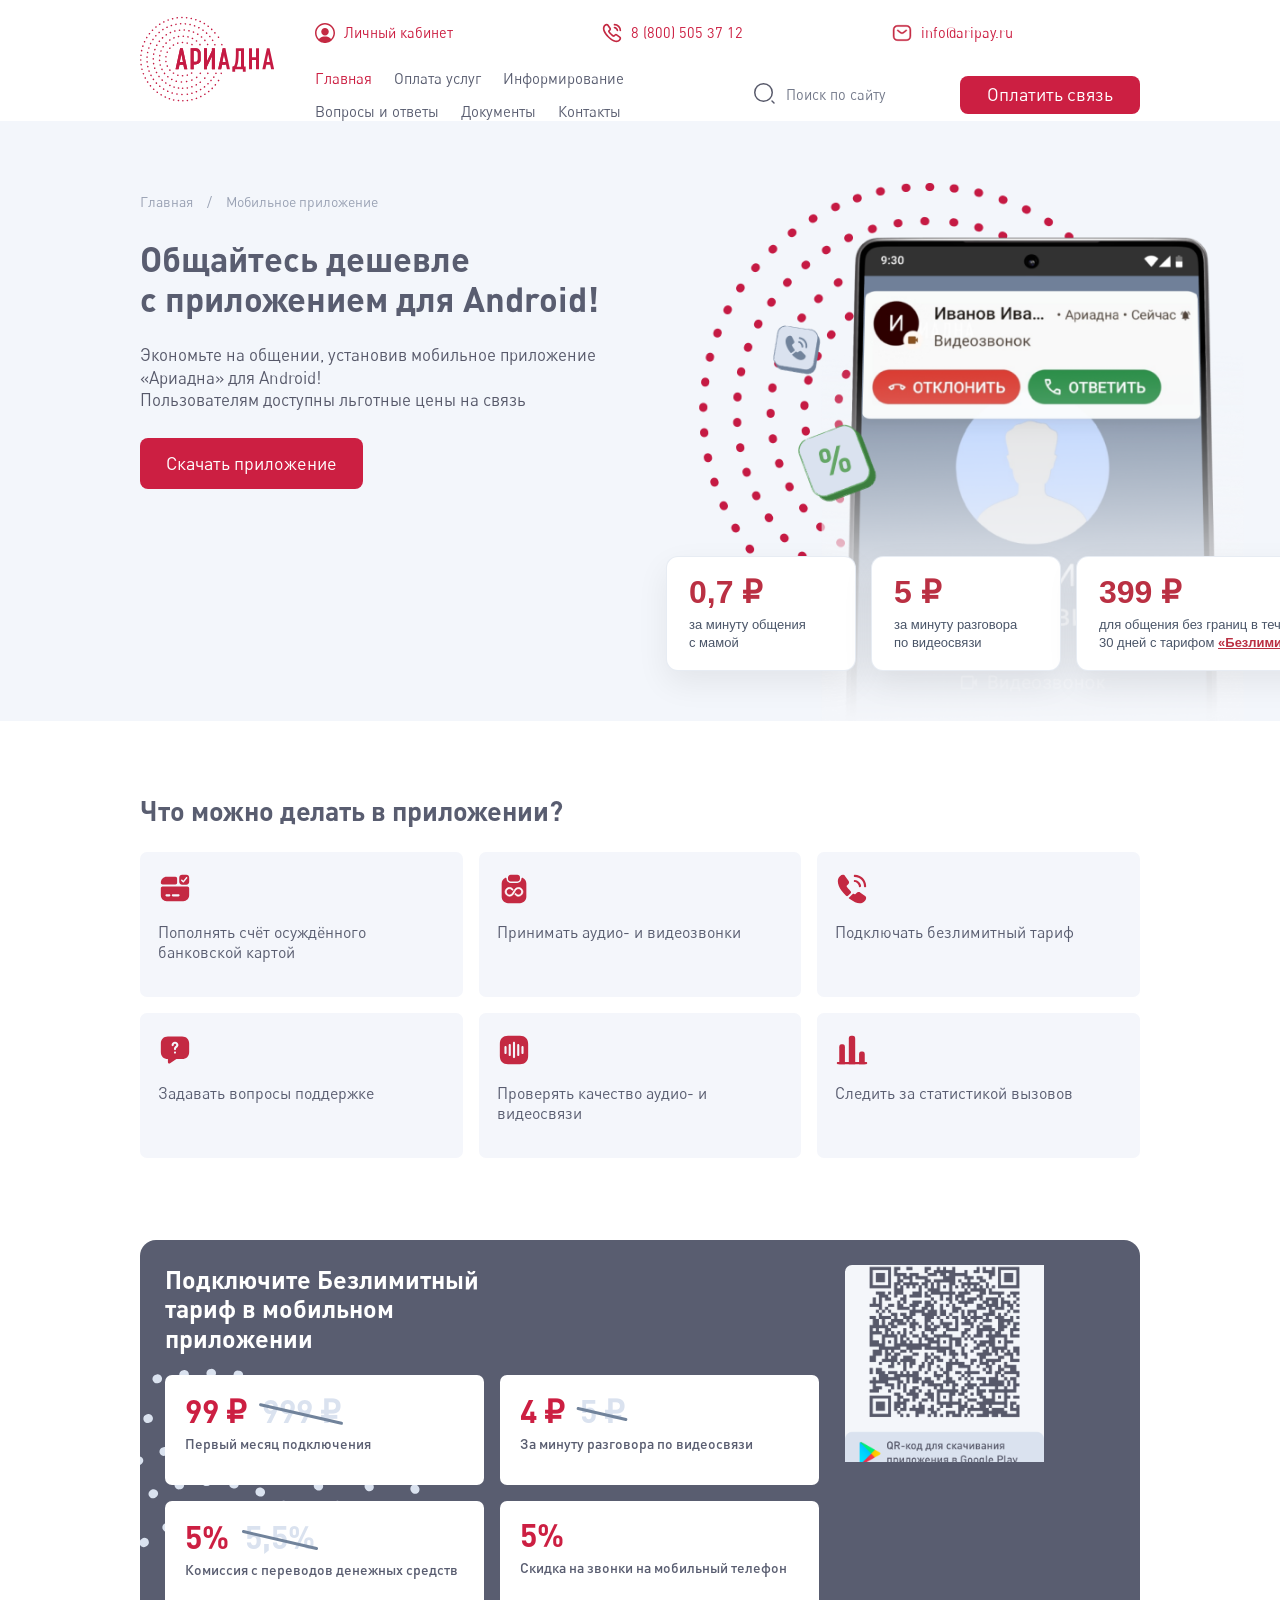
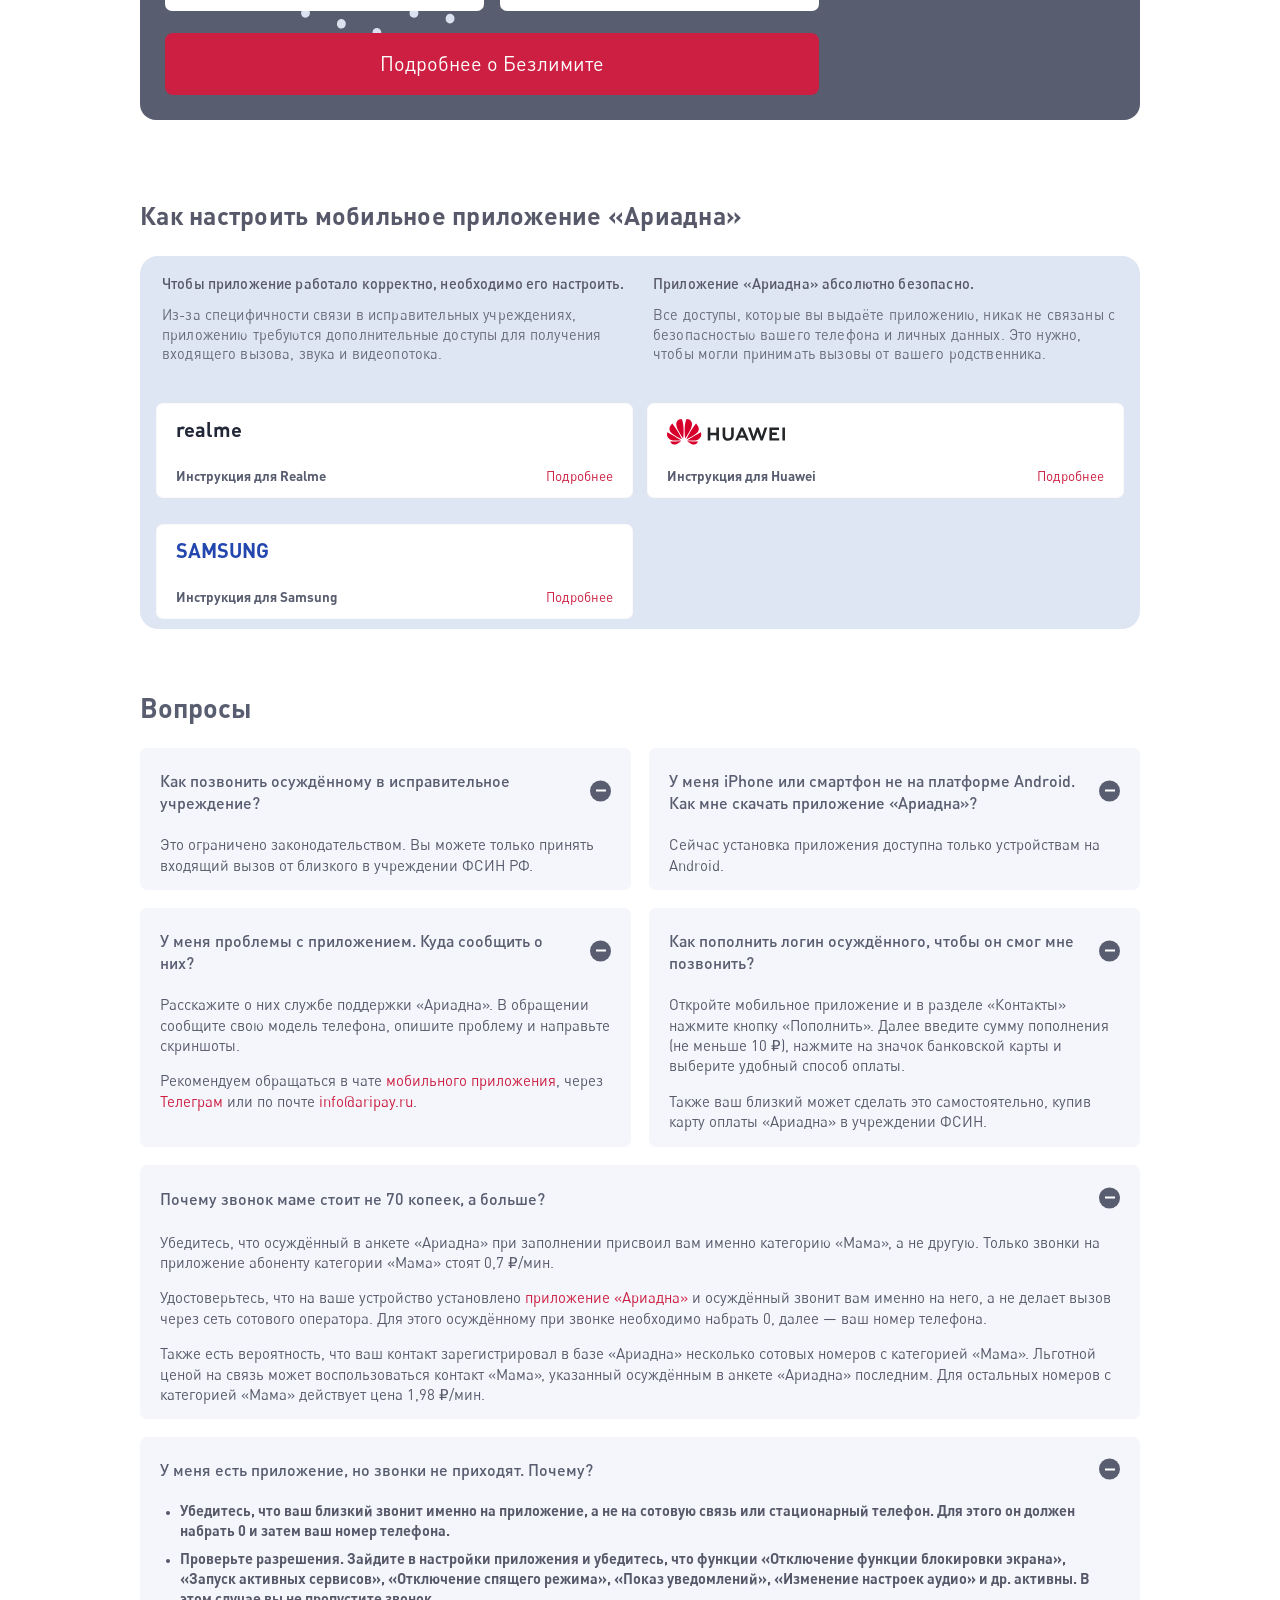
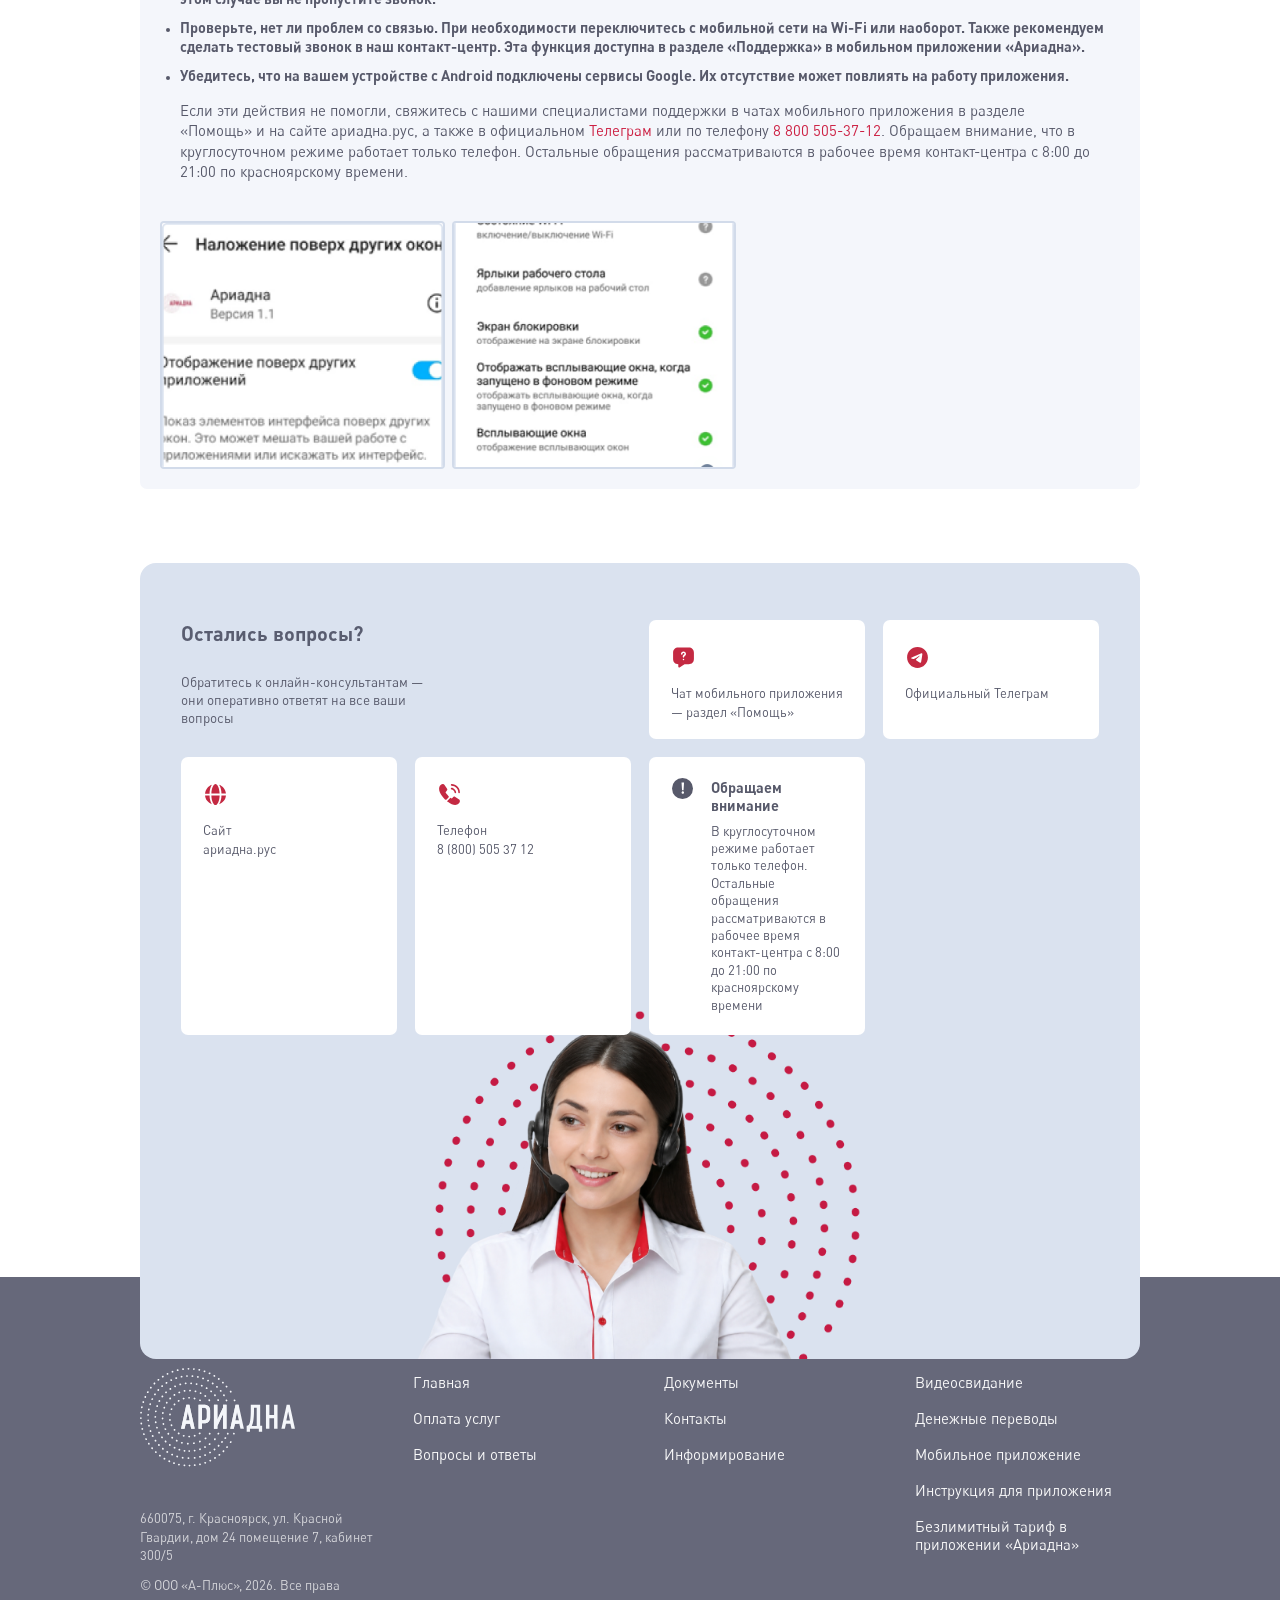
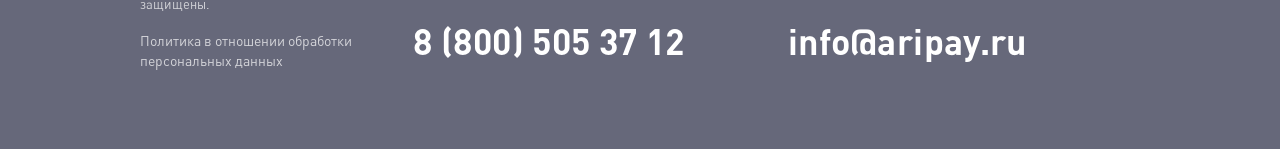
==== commit 9eb926f8: ":." ====
--- a/app.html
+++ b/app.html
@@ -4,7 +4,7 @@
     <meta charset="UTF-8" />
     <meta name="viewport" content="width=device-width, initial-scale=1.0" />
     <title>Мобильное приложение — Ариадна</title>
-    <link rel="stylesheet" href="./styles.css?v=mobile-menu" />
+    <link rel="stylesheet" href="./styles.css?v=mobile-menu-2" />
   </head>
   <body class="app-body">
     <header class="site-header">
@@ -333,6 +333,6 @@
       </div>
     </footer>
 
-    <script src="./script.js?v=mobile-menu"></script>
+    <script src="./script.js?v=mobile-menu-2"></script>
   </body>
 </html>
--- a/styles.css
+++ b/styles.css
@@ -10,6 +10,12 @@
 @font-face { font-family: "DIN Pro"; src: url("./font/dinpro_bolditalic.otf") format("opentype"); font-weight: 800; font-style: italic; font-display: swap; }
 @font-face { font-family: "DIN Pro"; src: url("./font/dinpro_black.otf") format("opentype"); font-weight: 900; font-style: normal; font-display: swap; }
 @font-face { font-family: "DIN Pro"; src: url("./font/dinpro_blackitalic.otf") format("opentype"); font-weight: 900; font-style: italic; font-display: swap; }
+@font-face {
+  font-family: "RubleFallback";
+  src: local("Segoe UI Symbol"), local("Arial Unicode MS"), local("Apple Symbols"), local("Noto Sans Symbols 2"), local("Symbola");
+  unicode-range: U+20BD;
+  font-display: swap;
+}
 
 :root {
   --red: #cc1f42;
@@ -24,7 +30,7 @@
   --container-width: 1260px;
   --container-padding: 32px;
   --radius: 16px;
-  font-family: "DIN Pro", "Inter", "Segoe UI", Arial, sans-serif;
+  font-family: "DIN Pro", "RubleFallback", "Inter", "Segoe UI", Arial, sans-serif;
 }
 
 
@@ -44,6 +50,12 @@
   background: var(--white);
   font-size: 16px;
   line-height: 1.38;
+}
+
+.ruble-symbol {
+  font-family: "Segoe UI Symbol", "Arial Unicode MS", "Apple Symbols", sans-serif;
+  font-weight: 400;
+  line-height: inherit;
 }
 
 a { color: inherit; text-decoration: none; }
@@ -231,7 +243,27 @@
 .main-hero h1 { margin: 0 0 28px; color: var(--dark); font-size: clamp(46px, 5vw, 43px); line-height: 1.2; font-weight: 800; }
 .main-hero-slide--unlimited h1 { font-size: clamp(30px, 4.5vw, 46px); line-height: 1.08; }
 .main-hero h1 strong { color: var(--red); }
-.main-hero h1 del { color: #cdd6e5; text-decoration-color: #aab5c7; text-decoration-thickness: 3px; }
+.main-hero h1 del {
+  position: relative;
+  display: inline-block;
+  margin-left: 6px;
+  padding-inline: 2px;
+  color: #cdd6e5;
+  font-weight: 800;
+  text-decoration: none;
+}
+.main-hero h1 del::after {
+  position: absolute;
+  top: 50%;
+  left: -2px;
+  width: calc(100% + 4px);
+  height: 3px;
+  border-radius: 999px;
+  background: #aab5c7;
+  transform: translateY(50%) rotate(13deg);
+  transform-origin: center;
+  content: "";
+}
 .main-hero p { max-width: 640px; margin: 0 0 34px; color: var(--text); font-size: clamp(18px, 2.5vw, 22.5px); line-height: 1.35; font-weight: 400; }
 .main-hero-slide--unlimited p { margin-bottom: 20px; font-size: 17px; }
 .main-hero-slide--video .main-hero__content { padding-top: 3px; }
@@ -356,7 +388,7 @@
 .step-badge { position: absolute; top: 22px; left: 22px; display: grid; width: 20px; height: 20px; place-items: center; border-radius: 50%; color: var(--white); background: var(--red); font-size: 12px; line-height: 1; font-weight: 800; }
 .step-badge--dark { background: var(--dark); }
 .step-card h3, .reason-card h3, .contact-card h3, .attention-card h3 { margin: 0 0 8px; color: var(--text); font-size: 14.5px; line-height: 1.24; font-weight: 400; }
-.step-card p, .reason-card p, .contact-card p, .attention-card p { margin: 0; color: var(--text); font-size: 13.5px; line-height: 1.33; font-weight: 200; }
+.step-card p, .reason-card p, .contact-card p, .attention-card p { margin: 0; color: var(--text); font-size: 13.5px; line-height: 1.33; font-weight: 400; }
 .step-card a { display: inline-block; margin-top: 11px; color: var(--red); font-size: 12.5px; font-weight: 800; }
 
 .reasons-section.page-container { width: min(100% - var(--container-padding) * 2, var(--container-width)); }
@@ -692,7 +724,7 @@
 .unlimited-qr > img { width: 100%; height: 100%; object-fit: cover; }
 .unlimited-qr div { display: grid; grid-template-columns: 38px 1fr; gap: 10px; align-items: center; min-height: 58px; padding: 10px 18px; background: #d6deeb; }
 .play-mark { width: 30px; height: 30px; clip-path: polygon(20% 8%, 82% 50%, 20% 92%); background: linear-gradient(135deg, #27d6a4 0 34%, #3ca6ff 34% 67%, #ffc742 67% 100%); }
-.unlimited-qr p { margin: 0; color: var(--dark); font-size: 11.5px; line-height: 1.25; font-weight: 700; }
+.unlimited-qr p { margin: 0; color: var(--dark); font-size: 11.5px; line-height: 1.25; font-weight: 400; }
 
 .faq-section { padding: 0 0 86px; }
 .faq-grid { display: grid; grid-template-columns: 1fr 1fr; gap: 22px; }
@@ -701,7 +733,7 @@
 .faq-list summary { position: relative; display: flex; align-items: center; min-height: 64px; padding: 24px 58px 20px 24px; color: var(--dark); list-style: none; font-size: 13.5px; line-height: 1.25; font-weight: 800; cursor: pointer; }
 .faq-list summary::-webkit-details-marker { display: none; }
 .faq-list summary:hover, .faq-list summary:focus-visible { color: var(--red); outline: 0; }
-.faq-list details p { margin: -5px 24px 22px; color: var(--text); font-size: 12.5px; line-height: 1.35; font-weight: 600; }
+.faq-list details p { margin: -5px 24px 22px; color: var(--text); font-size: 12.5px; line-height: 1.35; font-weight: 400; }
 
 .faq-list summary::before,
 .unlim-faq summary::before,
@@ -726,6 +758,13 @@
   content: "";
 }
 
+.faq-list details[open] summary::after,
+.app-faq details[open] summary::after,
+.faq-accordion details[open] summary::after {
+  background-image: linear-gradient(var(--white), var(--white));
+  background-size: 10px 2px;
+}
+
 .faq-list summary::before { right: 22px; width: 21px; height: 21px; background: var(--red); }
 .faq-list summary::after {
   right: 22px;
@@ -736,10 +775,6 @@
     linear-gradient(var(--white), var(--white));
   background-size: 10px 2px, 2px 10px;
 }
-.faq-list details[open] summary::after {
-  background-image: linear-gradient(var(--white), var(--white));
-  background-size: 10px 2px;
-}
 .faq-list details[open] summary::before { background: var(--text); }
 
 .transfer-info-panel { min-height: 215px; padding: 25px 24px; background: #dbe5f3; }
@@ -748,17 +783,14 @@
 .info-row + .info-row { margin-top: 12px; }
 .transfer-body .questions-section { margin-bottom: -170px; }
 .transfer-body .questions-panel { grid-template-rows: none; min-height: 0; }
-.transfer-body .site-footer { padding-top: 0; }
-.transfer-body .footer-inner { grid-template-columns: minmax(260px, 380px) minmax(160px, 1fr) minmax(160px, 1fr) minmax(240px, 1.4fr); column-gap: 52px; padding-top: 138px; }
-.transfer-body .footer-brand { display: grid; grid-row: 1 / span 2; align-content: start; color: rgba(255, 255, 255, 0.72); }
-.transfer-body .footer-brand p { margin: 0 0 12px; font-size: 15px; font-weight: 400; }
-.transfer-body .footer-logo { margin-bottom: 68px; }
-.transfer-body .footer-nav { padding-top: 10px; }
-.transfer-body .footer-contact { display: grid; grid-column: 2 / -1; grid-row: 2; gap: 52px; justify-items: start; align-content: end; margin-top: 78px; text-align: left; }
-.transfer-body .footer-phone, .transfer-body .footer-mail { margin: 0; }
+.transfer-body .footer-contact { grid-row: 2; justify-items: start; align-content: end; }
 
 /* Contacts Page */
-.contacts-page { background: var(--white); }
+.contacts-page,
+.docs-page,
+.news-page,
+.instruction-main,
+.faq-page { background: var(--white); }
 .contacts-details-section { padding: 43px 0 72px; }
 .contacts-details-section .breadcrumbs { margin-bottom: 27px; }
 .contacts-details-section h1 { margin-bottom: 25px; font-size: clamp(34px, 5vw, 38px); line-height: 1.12; }
@@ -776,10 +808,18 @@
 .contacts-map-pin::after { position: absolute; top: 8px; left: 8px; width: 11px; height: 11px; border-radius: 50%; background: var(--white); content: ""; }
 
 /* Docs Page */
-.docs-page { background: var(--white); }
-.docs-section { padding: 96px 0 90px; }
-.docs-section .breadcrumbs { margin-bottom: 28px; }
-.docs-section h1 { margin: 0 0 28px; color: var(--dark); font-size: clamp(36px, 5vw, 43px); line-height: 1.08; font-weight: 800; }
+.docs-section, .news-section { padding: 96px 0 90px; }
+.docs-section .breadcrumbs, .news-section .breadcrumbs { margin-bottom: 28px; }
+.docs-section h1,
+.news-section h1,
+.payment-section h1,
+.faq-layout h1 {
+  color: var(--dark);
+  font-size: clamp(36px, 5vw, 43px);
+  line-height: 1.08;
+  font-weight: 800;
+}
+.docs-section h1, .news-section h1 { margin: 0 0 28px; }
 .docs-grid { display: grid; grid-template-columns: repeat(2, minmax(0, 1fr)); gap: 22px; }
 .docs-card { min-height: 240px; padding: 22px 22px; border-radius: 9px; background: var(--soft); }
 .docs-card--compact { min-height: 150px; }
@@ -793,10 +833,6 @@
 .docs-card .docs-link-accent:hover, .docs-card .docs-link-accent:focus-visible { color: var(--red-hover); }
 
 /* News Page & Modal */
-.news-page { background: var(--white); }
-.news-section { padding: 96px 0 90px; }
-.news-section .breadcrumbs { margin-bottom: 28px; }
-.news-section h1 { margin: 0 0 28px; color: var(--dark); font-size: clamp(36px, 5vw, 43px); line-height: 1.08; font-weight: 800; }
 .news-grid { display: grid; grid-template-columns: repeat(3, minmax(0, 1fr)); gap: 22px; }
 .news-card { display: grid; min-height: 195px; padding: 20px 22px 20px; border-radius: 16px; background: var(--soft); }
 .news-card h2 { margin: 0 0 15px; color: var(--dark); font-size: 15.5px; line-height: 1.32; font-weight: 800; }
@@ -806,14 +842,81 @@
 .news-card button:hover, .news-card button:focus-visible { color: var(--red-hover); outline: 0; }
 .news-card button:active { transform: translateY(1px); }
 .news-card time { color: var(--text); font-size: 12.5px; line-height: 1.2; font-weight: 400; }
-.is-news-open, .is-qr-open, .is-payment-open { overflow: hidden; }
+.is-news-open, .is-qr-open, .is-payment-open, .is-image-zoom-open { overflow: hidden; }
+.image-zoom-modal {
+  position: fixed;
+  inset: 0;
+  z-index: 100;
+  display: grid;
+  place-items: center;
+  background: rgba(10, 12, 20, 0.85);
+  padding: 24px;
+}
+.image-zoom-modal[hidden] {
+  display: none;
+}
+.image-zoom-modal__backdrop {
+  position: fixed;
+  inset: 0;
+  background: rgba(10, 12, 20, 0.85);
+}
+.image-zoom-modal__content {
+  position: relative;
+  max-width: 100%;
+  max-height: 100%;
+  z-index: 1;
+  display: grid;
+  align-items: center;
+  justify-items: center;
+}
+.image-zoom-modal__image {
+  max-width: min(100vw, 960px);
+  max-height: min(100vh, 90vh);
+  width: auto;
+  height: auto;
+  object-fit: contain;
+  border-radius: 16px;
+  box-shadow: 0 30px 80px rgba(0, 0, 0, 0.45);
+}
+.image-zoom-modal__close {
+  position: absolute;
+  top: -12px;
+  right: -12px;
+  width: 44px;
+  height: 44px;
+  border: 0;
+  border-radius: 50%;
+  background: rgba(255, 255, 255, 0.92);
+  display: grid;
+  place-items: center;
+  cursor: pointer;
+  transition: transform 0.18s ease, box-shadow 0.18s ease;
+}
+.image-zoom-modal__close:hover,
+.image-zoom-modal__close:focus-visible {
+  outline: 0;
+  transform: translateY(-1px);
+  box-shadow: 0 10px 30px rgba(0, 0, 0, 0.18);
+}
+.image-zoom-modal__close span {
+  position: absolute;
+  width: 18px;
+  height: 2px;
+  background: #23272f;
+  border-radius: 999px;
+}
+.image-zoom-modal__close span:first-child { transform: rotate(45deg); }
+.image-zoom-modal__close span:last-child { transform: rotate(-45deg); }
+img[data-zoomable="true"] {
+  cursor: zoom-in;
+}
 .payment-modal { position: fixed; inset: 0; z-index: 60; overflow-y: auto; }
 .payment-modal__backdrop { position: fixed; inset: 0; background: rgba(62, 66, 82, 0.68); }
 .payment-modal__wrap { position: relative; z-index: 1; display: grid; grid-template-columns: minmax(0, 754px) 40px; gap: 35px; align-items: start; width: min(830px, calc(100% - 48px)); margin: 216px auto 56px; }
 .payment-modal__panel { display: grid; grid-template-columns: 1fr 332px; gap: 38px; min-height: 390px; padding: 47px 36px 46px; border: 0; border-radius: 17px; background: #dfe8f6; box-shadow: 0 20px 60px rgba(58, 63, 80, 0.18); }
 .payment-modal__copy { display: grid; grid-template-rows: auto auto 1fr auto; min-width: 0; }
 .payment-modal__copy h2 { margin: 0 0 13px; color: var(--dark); font-size: 25px; line-height: 1.28; font-weight: 800; }
-.payment-modal__copy > p { margin: 0; color: var(--text); font-size: 16px; line-height: 1.35; font-weight: 500; }
+.payment-modal__copy > p { margin: 0; color: var(--text); font-size: 16px; line-height: 1.35; font-weight: 400; }
 .payment-modal__form { display: grid; align-content: start; gap: 10px; min-width: 0; }
 .payment-modal__form input[type="text"],
 .payment-modal__form input[type="email"] { width: 100%; height: 56px; padding: 0 19px; border: 1px solid transparent; border-radius: 8px; color: var(--dark); background: #f7f9fd; outline: 0; font-size: 16px; line-height: 1.2; font-weight: 700; transition: border-color 0.18s ease, box-shadow 0.18s ease, background 0.18s ease; }
@@ -824,7 +927,7 @@
 .payment-modal__errors[hidden] { display: none; }
 .payment-modal__error { display: grid; grid-template-columns: 20px 1fr; gap: 9px; align-items: start; }
 .payment-modal__error span { display: grid; width: 18px; height: 18px; place-items: center; border-radius: 50%; color: var(--white); background: var(--red); font-size: 12px; line-height: 1; font-weight: 800; }
-.payment-modal__error p { margin: 0; color: var(--dark); font-size: 11.5px; line-height: 1.3; font-weight: 800; }
+.payment-modal__error p { margin: 0; color: var(--dark); font-size: 11.5px; line-height: 1.3; font-weight: 400; }
 .payment-modal__phone { display: inline-grid; grid-row: 4; grid-template-columns: 22px 1fr; gap: 10px; align-items: center; width: 180px; min-height: 60px; padding: 10px 12px; border-radius: 9px; color: var(--dark); background: #f7f9fd; font-size: 12px; line-height: 1.2; font-weight: 800; }
 .payment-modal__phone img { width: 22px; height: 22px; filter: grayscale(1) brightness(0.65); }
 .payment-modal__check { display: grid; grid-template-columns: 16px 1fr; gap: 9px; align-items: start; margin: 1px 0 4px; color: var(--dark); cursor: pointer; font-size: 13px; line-height: 1.15; font-weight: 700; }
@@ -885,7 +988,6 @@
 .news-modal__close span:last-child, .qr-modal__close span:last-child { transform: rotate(-45deg); }
 
 /* Instruction Page */
-.instruction-main { background: var(--white); }
 .instruction-page { padding: 100px 0 92px; }
 .instruction-page .breadcrumbs { margin-bottom: 30px; }
 .instruction-page h1 { margin: 0 0 31px; color: var(--dark); font-size: clamp(36px, 5vw, 43px); line-height: 1.16; font-weight: 800; }
@@ -950,7 +1052,7 @@
   background-image: linear-gradient(var(--white), var(--white));
   background-size: 9px 2px;
 }
-.unlim-faq details p { margin: -4px 20px 18px; color: var(--text); font-size: 12.5px; line-height: 1.35; font-weight: 500; }
+.unlim-faq details p { margin: -4px 20px 18px; color: var(--text); font-size: 12.5px; line-height: 1.35; font-weight: 400; }
 .unlim-faq details p a { color: var(--red); }
 .unlim-faq-answer { display: grid; grid-template-columns: 1fr 77px; gap: 18px; align-items: start; padding: 0 18px 18px 20px; }
 .unlim-faq-answer ol { display: grid; gap: 13px; margin: 0; padding-left: 16px; color: var(--text); font-size: 12.5px; line-height: 1.34; font-weight: 500; }
@@ -960,339 +1062,11 @@
 .unlim-faq-answer--term img { width: 59px; }
 
 /* App Page */
-.app-body .site-header__inner {
-  min-height: 114px;
-  padding-top: 16px;
-}
-
-.app-hero {
-  height: 530px;
-  padding: 70px 0 28px;
-  overflow: hidden;
-  background: #f3f6fb;
-}
-
-.app-hero__copy {
-  padding-top: 1px;
-}
-
-.app-hero .breadcrumbs {
-  margin-bottom: 26px;
-}
-
-.app-hero h1 {
-  max-width: 450px;
-  margin-bottom: 26px;
-  font-size: clamp(34px, 4vw, 39px);
-  line-height: 1.16;
-}
-
-.app-hero p {
-  max-width: 468px;
-  margin-bottom: 26px;
-  color: var(--text);
-  font-size: 17px;
-  line-height: 1.34;
-  font-weight: 600;
-}
-
-.app-hero .btn-primary {
-  min-width: 220px;
-  min-height: 52px;
-}
-
-.app-hero__grid {
-  display: grid;
-  grid-template-columns: 460px 1fr;
-  gap: 38px;
-}
-
-.app-hero__media {
-  position: relative;
-  min-height: 450px;
-}
-
-.app-hero__media > img {
-  position: absolute;
-  top: -63px;
-  left: 45px;
-  width: 655px;
-  max-width: none;
-}
-
-.app-price-card {
-  position: absolute;
-  box-sizing: border-box;
-  background: #ffffff;
-  border-radius: 12px;
-  padding: 18px 22px;
-  box-shadow: 0 12px 32px rgba(0, 0, 0, 0.07);
-  border: 1px solid rgba(226, 232, 240, 0.8);
-  z-index: 10;
-  font-family: sans-serif;
-  bottom: -30px;
-  right: 100px;
-}
-
-.app-price-card strong {
-  display: block;
-  font-size: 32px;
-  font-weight: 800;
-  color: #ba3043;
-  line-height: 1.1;
-  margin-bottom: 6px;
-}
-
-.app-price-card span {
-  display: block;
-  font-size: 13px;
-  color: #4a5568;
-  line-height: 1.4;
-  font-weight: 500;
-}
-
-.app-price-card span a {
-  color: #ba3043;
-  text-decoration: underline;
-  font-weight: 600;
-}
-
-.app-price-card--first {
-  left: 28px;
-  width: 190px;
-}
-
-.app-price-card--second {
-  left: 233px;
-  width: 190px;
-}
-
-.app-price-card--third {
-  left: 438px;
-  width: 280px;
-}
-.app-price-card { position: absolute; bottom: 88px; z-index: 1; min-height: 94px; padding: 14px 17px 12px; border-radius: 7px; background: var(--white); box-shadow: 0 7px 20px rgba(80, 85, 105, 0.16); }
-.app-price-card--first { left: -90px; width: 170px; }
-.app-price-card--second { left: 98px; width: 170px; }
-.app-price-card--third { left: 290px; width: 265px; }
-.app-price-card strong { display: block; margin-bottom: 6px; color: var(--red); font-size: 31px; line-height: 0.95; font-weight: 800; }
-.app-price-card span { display: block; color: var(--dark); font-size: 11px; line-height: 1.25; font-weight: 800; }
-.app-price-card--third span { font-size: 11.5px; }
 .app-features { padding: 74px 0 58px; }
 .app-feature-grid { display: grid; grid-template-columns: repeat(6, minmax(0, 1fr)); gap: 16px; }
 .app-feature-card { min-height: 145px; padding: 20px 18px 16px; border-radius: 7px; background: #f4f6fb; }
 .app-feature-icon { display: block; width: 34px; height: 34px; margin-bottom: 16px; color: var(--red); }
 .app-feature-card h3 { margin: 0; color: var(--dark); font-size: 16px; line-height: 1.25; font-weight: 400; }
-.app-unlimited {
-  padding-bottom: 70px;
-}
-
-.app-unlimited-panel {
-  position: relative;
-  display: grid;
-  grid-template-columns: 320px minmax(0, 1fr) 245px;
-  grid-template-rows: 86px 86px 52px;
-  column-gap: 18px;
-  row-gap: 16px;
-  min-height: 296px;
-  padding: 20px;
-  overflow: hidden;
-  border-radius: 18px;
-  background: #57596a;
-}
-
-.app-unlimited-promo {
-  position: absolute;
-  left: -32px;
-  bottom: -4px;
-  width: 255px;
-  height: auto;
-  z-index: 0;
-  pointer-events: none;
-  user-select: none;
-}
-
-.app-unlimited-panel h2 {
-  position: relative;
-  z-index: 1;
-  max-width: 310px;
-  margin: 0;
-  color: #ffffff;
-  font-size: 25px;
-  line-height: 1.18;
-  font-weight: 800;
-  letter-spacing: 0.01em;
-}
-
-.app-unlimited-offers {
-  position: relative;
-  z-index: 1;
-  display: grid;
-  grid-column: 2;
-  grid-row: 1 / span 2;
-  grid-template-columns: repeat(2, minmax(0, 1fr));
-  gap: 16px 18px;
-}
-
-.app-offer-card {
-  min-height: 86px;
-  padding: 14px 16px 12px 18px;
-  border-radius: 9px;
-  background: #ffffff;
-  box-shadow: inset 0 0 0 1px rgba(87, 89, 106, 0.08);
-}
-
-.app-offer-card__price {
-  display: flex;
-  align-items: baseline;
-  gap: 9px;
-}
-
-.app-offer-card strong {
-  color: #cb2741;
-  font-size: 28px;
-  line-height: 1;
-  font-weight: 800;
-  letter-spacing: -0.03em;
-  white-space: nowrap;
-}
-
-.app-offer-card del {
-  position: relative;
-  display: inline-block;
-  padding-inline: 2px;
-  color: #8f98ad;
-  font-size: 26px;
-  line-height: 1;
-  font-weight: 800;
-  text-decoration: none;
-  white-space: nowrap;
-}
-
-.app-offer-card del::after {
-  position: absolute;
-  top: 50%;
-  left: -2px;
-  width: calc(100% + 4px);
-  height: 3px;
-  border-radius: 999px;
-  background: linear-gradient(90deg, #cc1f42 0%, #f16682 100%);
-  transform: translateY(-50%) rotate(-13deg);
-  transform-origin: center;
-  content: "";
-}
-
-.app-offer-card span {
-  display: block;
-  margin-top: 9px;
-  color: #57596a;
-  font-size: 15px;
-  line-height: 1.35;
-  font-weight: 700;
-}
-
-.app-unlimited-button {
-  position: relative;
-  z-index: 1;
-  display: flex;
-  grid-column: 2;
-  grid-row: 3;
-  align-items: center;
-  justify-content: center;
-  width: 100%;
-  height: 52px;
-  padding: 0;
-  border: 0;
-  border-radius: 8px;
-  background: #cb2741;
-  color: #ffffff;
-  font-size: 18px;
-  line-height: 1;
-  font-weight: 800;
-  text-align: center;
-  text-decoration: none;
-}
-
-.app-unlimited-qr {
-  position: relative;
-  z-index: 1;
-  grid-column: 3;
-  grid-row: 1 / span 3;
-  width: 245px;
-  height: 256px;
-  overflow: hidden;
-  border-radius: 9px;
-  background: #f7f9fe;
-}
-
-.app-unlimited-qr img {
-  display: block;
-  width: 100%;
-  height: 100%;
-  object-fit: cover;
-}
-
-@media (max-width: 1100px) {
-  .app-unlimited-panel {
-    grid-template-columns: 1fr 245px;
-    grid-template-rows: auto auto 52px;
-  }
-
-  .app-unlimited-panel h2 {
-    grid-column: 1;
-    grid-row: 1;
-  }
-
-  .app-unlimited-offers {
-    grid-column: 1;
-    grid-row: 2;
-  }
-
-  .app-unlimited-button {
-    grid-column: 1;
-    grid-row: 3;
-  }
-
-  .app-unlimited-qr {
-    grid-column: 2;
-    grid-row: 1 / span 3;
-  }
-}
-
-@media (max-width: 760px) {
-  .app-unlimited-panel {
-    display: flex;
-    flex-direction: column;
-    padding: 16px;
-    border-radius: 16px;
-  }
-
-  .app-unlimited-promo {
-    left: -45px;
-    bottom: 20px;
-    width: 220px;
-    opacity: 0.55;
-  }
-
-  .app-unlimited-panel h2 {
-    max-width: none;
-    font-size: 23px;
-  }
-
-  .app-unlimited-offers {
-    grid-template-columns: 1fr;
-  }
-
-  .app-unlimited-qr {
-    width: 100%;
-    height: auto;
-  }
-
-  .app-unlimited-qr img {
-    height: auto;
-    object-fit: contain;
-  }
-}
 .app-setup {
   padding: 4px 0 63px;
 }
@@ -1343,134 +1117,33 @@
   display: grid;
   grid-column: span 2;
   grid-template-columns: 1fr auto;
-  grid-template-rows: 45px auto;
-  align-items: end;
-  min-height: 90px;
-  padding: 18px 15px 18px 16px;
-  border-radius: 8px;
-  background: #f7f9fe;
-  color: #57596a;
-  text-decoration: none;
+  grid-template-rows: auto 1fr;
+  min-height: 95px;
+  padding: 16px 20px 14px;
+  border-radius: 7px;
+  color: var(--dark);
+  background: var(--white);
   box-shadow: inset 0 0 0 1px rgba(87, 89, 106, 0.03);
-}
-
+  transition: transform 0.18s ease, box-shadow 0.18s ease;
+}
+.brand-card:hover, .brand-card:focus-visible { outline: 0; transform: translateY(-2px); box-shadow: 0 14px 30px rgba(72, 78, 96, 0.12); }
 .brand-card__logo {
   display: flex;
   grid-column: 1 / -1;
-  grid-row: 1;
   align-items: flex-start;
   justify-content: flex-start;
+  margin-bottom: 18px;
+  color: #222738;
+  font-size: 20px;
   line-height: 1;
-}
-
-.brand-card__logo--realme {
-  color: #000000;
-  font-size: 29px;
-  font-weight: 700;
-  letter-spacing: -0.06em;
-  text-transform: lowercase;
-}
-
-.brand-card__logo--huawei img {
-  display: block;
-  width: 118px;
-  height: auto;
-}
-
-.brand-card__logo--samsung {
-  color: #173ea5;
-  font-size: 21px;
-  line-height: 1;
-  font-weight: 900;
-  letter-spacing: 0.06em;
-}
-
-.brand-card span {
-  display: block;
-  grid-column: 1;
-  grid-row: 2;
-  color: #57596a;
-  font-size: 15.5px;
-  line-height: 1.2;
   font-weight: 800;
-  white-space: nowrap;
-}
-
-.brand-card b {
-  display: block;
-  grid-column: 2;
-  grid-row: 2;
-  color: #d12b45;
-  font-size: 15.5px;
-  line-height: 1.2;
-  font-weight: 800;
-  white-space: nowrap;
-}
-
-/* адаптив */
-@media (max-width: 1000px) {
-  .app-setup-panel {
-    grid-template-columns: repeat(2, minmax(0, 1fr));
-  }
-
-  .app-setup-copy {
-    grid-column: span 1;
-  }
-
-  .brand-card {
-    grid-column: span 1;
-  }
-}
-
-@media (max-width: 760px) {
-  .app-setup {
-    padding: 0 0 48px;
-  }
-
-  .app-setup h2 {
-    margin-bottom: 18px;
-    font-size: 23px;
-  }
-
-  .app-setup-panel {
-    grid-template-columns: 1fr;
-    gap: 16px;
-    padding: 16px;
-    border-radius: 16px;
-  }
-
-  .app-setup-copy {
-    grid-column: 1;
-    padding: 0;
-  }
-
-  .app-setup-copy p {
-    max-width: none;
-  }
-
-  .brand-card {
-    grid-column: 1;
-    min-height: 92px;
-  }
-}
-
-@media (max-width: 420px) {
-  .brand-card {
-    grid-template-columns: 1fr;
-    gap: 10px;
-  }
-
-  .brand-card span,
-  .brand-card b {
-    grid-column: 1;
-    grid-row: auto;
-  }
-}.brand-card { display: grid; grid-column: span 2; grid-template-columns: 1fr auto; grid-template-rows: auto 1fr; min-height: 95px; padding: 16px 20px 14px; border-radius: 7px; background: var(--white); transition: transform 0.18s ease, box-shadow 0.18s ease; }
-.brand-card:hover, .brand-card:focus-visible { outline: 0; transform: translateY(-2px); box-shadow: 0 14px 30px rgba(72, 78, 96, 0.12); }
-.brand-card__logo { grid-column: 1 / -1; margin-bottom: 18px; color: #222738; font-size: 20px; line-height: 1; font-weight: 800; letter-spacing: 0; }
+  letter-spacing: 0;
+}
+.brand-card__logo--realme { text-transform: lowercase; }
 .brand-card__logo--huawei { color: #313646; font-size: 15px; }
+.brand-card__logo--huawei img { display: block; width: 118px; height: auto; }
 .brand-card__logo--samsung { color: #2447af; font-size: 20px; }
-.brand-card span, .brand-card b { align-self: end; color: var(--dark); font-size: 13.5px; line-height: 1.2; font-weight: 800; }
+.brand-card span, .brand-card b { display: block; align-self: end; color: var(--dark); font-size: 13.5px; line-height: 1.2; font-weight: 800; white-space: nowrap; }
 .brand-card b { color: var(--red); font-weight: 400; }
 .app-faq { padding-bottom: 74px; }
 .app-faq-grid { display: grid; grid-template-columns: repeat(3, minmax(0, 1fr)); gap: 18px; }
@@ -1486,10 +1159,6 @@
     linear-gradient(var(--white), var(--white)),
     linear-gradient(var(--white), var(--white));
   background-size: 10px 2px, 2px 10px;
-}
-.app-faq details[open] summary::after {
-  background-image: linear-gradient(var(--white), var(--white));
-  background-size: 10px 2px;
 }
 .app-faq summary:hover, .app-faq summary:focus-visible { color: var(--red); outline: 0; }
 .app-faq details p { margin: 0 20px 15px; color: var(--text); font-size: 15px; line-height: 1.36; font-weight: 400; }
@@ -1516,7 +1185,7 @@
 .payment-section { padding: 97px 0 0; }
 
 .payment-section .breadcrumbs { margin-bottom: 34px; }
-.payment-section h1 { margin-bottom: 31px; color: var(--dark); font-size: clamp(36px, 5vw, 43px); line-height: 1.08; font-weight: 800; }
+.payment-section h1 { margin: 0 0 31px; }
 .payment-lead { margin: 0 0 31px; color: var(--text); font-size: 20px; line-height: 1.35; font-weight: 400; }
 .payment-method-grid { display: grid; grid-template-columns: repeat(3, minmax(0, 1fr)); gap: 22px; }
 .payment-method-card, .payment-note, .payment-banks { border-radius: 9px; background: var(--soft); }
@@ -1547,10 +1216,9 @@
 .payment-faq-answer p:last-child { margin-bottom: 0; }
 
 /* FAQ Page */
-.faq-page { background: var(--white); }
 .faq-layout { padding: 65px 0 86px; }
 .faq-layout .breadcrumbs { margin-bottom: 28px; font-size: 12.5px; }
-.faq-layout h1 { margin: 0 0 34px; color: var(--dark); font-size: clamp(36px, 5vw, 43px); line-height: 1.08; font-weight: 800; }
+.faq-layout h1 { margin: 0 0 34px; }
 .faq-shell { display: grid; grid-template-columns: 360px minmax(0, 1fr); gap: 22px; align-items: start; }
 .faq-tabs { overflow: hidden; border-radius: 16px; background: #f2f5fb; }
 .faq-tab { position: relative; display: flex; align-items: center; width: 100%; min-height: 66px; padding: 18px 45px 18px 23px; border: 0; border-bottom: 1px solid var(--white); color: var(--dark); background: transparent; text-align: left; font-size: 14.5px; line-height: 1.25; font-weight: 800; transition: color 0.18s ease, background 0.18s ease; }
@@ -1574,18 +1242,13 @@
     linear-gradient(var(--white), var(--white));
   background-size: 10px 2px, 2px 10px;
 }
-.faq-accordion details[open] summary::after {
-  background-image: linear-gradient(var(--white), var(--white));
-  background-size: 10px 2px;
-}
 .faq-accordion summary:hover, .faq-accordion summary:focus-visible { color: var(--red); outline: 0; }
 .faq-answer { display: grid; grid-template-columns: minmax(0, 1fr) auto; gap: 20px; align-items: start; padding: 0 22px 20px; }
-.faq-answer p { margin: 0; color: var(--text); font-size: 13.5px; line-height: 1.35; font-weight: 600; }
+.faq-answer p, .faq-help p { margin: 0; color: var(--text); font-size: 13.5px; line-height: 1.35; font-weight: 400; }
 .faq-answer img { width: 56px; border-radius: 8px; box-shadow: 0 7px 16px rgba(89, 93, 112, 0.12); }
 .faq-help { display: grid; grid-template-columns: 22px 1fr; gap: 15px; margin-top: 11px; padding: 22px 23px 23px; border-radius: 9px; background: #dce6f4; }
 .faq-help__icon { display: grid; width: 22px; height: 22px; place-items: center; border-radius: 50%; color: var(--white); background: var(--dark); font-size: 13.5px; line-height: 1; font-weight: 800; }
 .faq-help h3 { margin: 0 0 9px; color: var(--dark); font-size: 15.5px; line-height: 1.25; font-weight: 800; }
-.faq-help p { margin: 0; color: var(--text); font-size: 13.5px; line-height: 1.35; font-weight: 600; }
 .faq-help a { color: var(--red); font-weight: 800; }
 
 /* --- MEDIA QUERIES --- */
@@ -1628,10 +1291,6 @@
   .faq-shell { grid-template-columns: 360px minmax(0, 1fr); gap: 22px; }
   .app-hero__grid { grid-template-columns: 450px 1fr; gap: 22px; }
   .app-hero__media > img { left: -18px; width: 621px; }
-  .app-price-card--first { left: -66px; }
-  .app-price-card--second { left: 118px; }
-  .app-price-card--third { left: 302px; }
-  .app-unlimited-panel { grid-template-columns: 297px 1fr 234px; }
   .unlim-hero__grid { grid-template-columns: 558px 1fr; gap: 30px; }
   .unlim-hero-card { width: 585px; }
   .unlim-hero__media img { width: 558px; }
@@ -1662,13 +1321,50 @@
   .main-app-banner__features { grid-template-columns: repeat(2, minmax(0, 1fr)); max-width: 620px; }
   .main-app-banner__image { width: 430px; }
   .main-reasons-grid { grid-template-columns: repeat(2, minmax(0, 1fr)); }
-  .header-content { display: block; }
-  .header-top { grid-template-columns: repeat(3, max-content); gap: 16px 30px; }
+  .header-content {
+    display: grid;
+    grid-template-columns: minmax(0, 1fr) auto;
+    gap: 14px 24px;
+    align-items: start;
+  }
+  .header-top {
+    grid-column: 1 / -1;
+    grid-template-columns: repeat(3, auto);
+    gap: 14px 22px;
+    align-items: center;
+    min-height: auto;
+  }
   .top-link:not(:last-of-type)::after { display: none; }
-  .header-bottom { display: grid; grid-template-columns: 1fr; gap: 20px; padding-top: 10px; }
-  .header-actions { display: grid; grid-column: auto; grid-row: auto; width: 220px; gap: 14px; justify-self: start; }
+  .header-bottom {
+    display: grid;
+    grid-column: 1 / -1;
+    grid-template-columns: minmax(0, 1fr) auto;
+    gap: 16px 24px;
+    padding-top: 4px;
+    align-items: center;
+  }
+  .header-actions {
+    display: flex;
+    grid-column: auto;
+    grid-row: auto;
+    width: auto;
+    gap: 0;
+    justify-self: end;
+    justify-content: flex-end;
+  }
   .header-search, .pay-button { grid-column: auto; grid-row: auto; }
-  .main-nav { grid-column: auto; grid-row: auto; flex-wrap: wrap; gap: 16px 28px; }
+  .main-nav {
+    grid-column: auto;
+    grid-row: auto;
+    flex-wrap: wrap;
+    gap: 12px 22px;
+    font-size: 15px;
+  }
+  .pay-button {
+    width: auto;
+    min-width: 180px;
+    padding-inline: 20px;
+  }
   .hero-grid, .reasons-section { grid-template-columns: 1fr; }
   .video-body .hero-grid { grid-template-columns: 1fr; gap: 30px; }
   .hero-media img { width: 558px; height: auto; margin-inline: auto; }
@@ -1736,28 +1432,230 @@
   .unlimited-offers { grid-row: 2; }
   .unlimited-panel__button { grid-row: 3; }
   .unlimited-qr { grid-column: 2; grid-row: 1 / span 3; }
-  .transfer-body .footer-inner { grid-template-columns: minmax(220px, 1.1fr) repeat(3, minmax(0, 1fr)); column-gap: 26px; padding-top: 90px; }
-  .transfer-body .footer-brand { grid-row: 1 / span 2; }
-  .transfer-body .footer-logo { margin-bottom: 42px; }
-  .transfer-body .footer-contact { grid-column: 2 / -1; grid-row: 2; grid-template-columns: repeat(2, minmax(0, 1fr)); gap: 22px; margin-top: 58px; }
   .payment-method-grid, .payment-faq-list { grid-template-columns: repeat(2, minmax(0, 1fr)); }
   .payment-note, .payment-banks { grid-column: span 2; }
-  .app-hero { height: auto; min-height: 504px; padding-top: 63px; }
-  .app-hero__grid { grid-template-columns: minmax(0, 0.9fr) minmax(378px, 1fr); }
-  .app-hero__media > img { left: -27px; width: 549px; }
-  .app-price-card { bottom: 54px; }
-  .app-price-card--first { left: -43px; }
-  .app-price-card--second { left: 136px; }
-  .app-price-card--third { left: 0; bottom: -19px; width: 270px; }
   .app-feature-grid { grid-template-columns: repeat(3, minmax(0, 1fr)); }
-  .app-unlimited-panel { grid-template-columns: 1fr 1.35fr; grid-template-rows: auto auto auto; }
-  .app-unlimited-offers, .app-unlimited-button { grid-column: 2; }
-  .app-unlimited-qr { grid-column: 1; grid-row: 2 / span 2; max-width: 270px; }
   .app-setup-panel, .app-faq-grid { grid-template-columns: repeat(2, minmax(0, 1fr)); }
   .app-setup-copy, .brand-card { grid-column: auto; }
   .app-faq-wide, .app-faq-full { grid-column: 1 / -1; }
   .app-faq-answer-grid { grid-template-columns: 1fr; }
   .app-faq-screens { max-width: 576px; }
+}
+
+@media (max-width: 1024px) {
+  .site-header__inner { grid-template-columns: 110px 1fr; column-gap: 24px; min-height: auto; padding-top: 16px; }
+  .header-content { grid-template-columns: 1fr; gap: 16px; }
+  .header-top {
+    grid-template-columns: repeat(2, minmax(0, max-content));
+    justify-content: space-between;
+    gap: 12px 18px;
+  }
+  .header-search { grid-column: 1 / -1; width: 100%; }
+  .header-bottom { grid-template-columns: 1fr; gap: 14px; }
+  .header-actions { display: grid; width: 100%; justify-self: start; }
+  .main-nav { gap: 12px 18px; font-size: 15px; }
+}
+
+@media (min-width: 761px) and (max-width: 1024px) {
+  .site-header__inner {
+    display: grid;
+    grid-template-columns: auto 1fr auto;
+    align-items: center;
+    gap: 14px;
+    min-height: 72px;
+    padding: 12px 16px;
+  }
+
+  .logo-link {
+    width: 96px;
+    margin: 0;
+  }
+
+  .header-content {
+    display: none;
+  }
+
+  .mobile-menu-button {
+    display: inline-flex !important;
+    grid-column: 3;
+    flex-direction: column;
+    align-items: center;
+    justify-content: center;
+    gap: 4px;
+    width: 46px;
+    height: 46px;
+    padding: 0;
+    border: 0;
+    border-radius: 12px;
+    background: #f6f8fd;
+    box-shadow: 0 8px 20px rgba(87, 89, 106, 0.08);
+    transition: background 0.18s ease, transform 0.18s ease;
+  }
+
+  .mobile-menu-button:hover,
+  .mobile-menu-button:focus-visible {
+    background: #eef2f8;
+    outline: 0;
+  }
+
+  .mobile-menu-button:active {
+    transform: translateY(1px);
+  }
+
+  .mobile-menu-button span {
+    display: block;
+    width: 20px;
+    height: 2px;
+    border-radius: 999px;
+    background: var(--red);
+  }
+
+  .mobile-menu {
+    position: fixed;
+    inset: 0;
+    z-index: 100;
+    display: block;
+    overflow-y: auto;
+    background: #f4f6fb;
+  }
+
+  .mobile-menu__header {
+    display: flex;
+    align-items: center;
+    justify-content: space-between;
+    min-height: 72px;
+    padding: 10px 16px;
+    background: var(--white);
+  }
+
+  .mobile-menu__logo {
+    width: 96px;
+    margin: 0;
+  }
+
+  .mobile-menu__close {
+    position: relative;
+    width: 46px;
+    height: 46px;
+    padding: 0;
+    border: 0;
+    border-radius: 12px;
+    background: #f6f8fd;
+    transition: background 0.18s ease, transform 0.18s ease;
+  }
+
+  .mobile-menu__close:hover,
+  .mobile-menu__close:focus-visible {
+    background: #eef2f8;
+    outline: 0;
+  }
+
+  .mobile-menu__close:active {
+    transform: translateY(1px);
+  }
+
+  .mobile-menu__close span {
+    position: absolute;
+    top: 50%;
+    left: 50%;
+    width: 22px;
+    height: 2px;
+    border-radius: 999px;
+    background: var(--red);
+  }
+
+  .mobile-menu__close span:first-child {
+    transform: translate(-50%, -50%) rotate(45deg);
+  }
+
+  .mobile-menu__close span:last-child {
+    transform: translate(-50%, -50%) rotate(-45deg);
+  }
+
+  .mobile-menu__content {
+    display: flex;
+    flex-direction: column;
+    min-height: calc(100dvh - 72px);
+    padding: 24px 16px 16px;
+  }
+
+  .mobile-menu__search {
+    display: grid;
+    grid-template-columns: minmax(0, 1fr) 48px;
+    height: 48px;
+    margin: 0 0 24px;
+    border-radius: 10px;
+  }
+
+  .mobile-menu__search input {
+    min-width: 0;
+    padding: 0 18px;
+    color: var(--dark);
+    border: 0;
+    border-radius: 10px 0 0 10px;
+    outline: 0;
+    background: var(--white);
+    caret-color: var(--red);
+    font-size: 15px;
+  }
+
+  .mobile-menu__search button {
+    display: grid;
+    place-items: center;
+    padding: 0;
+    border: 0;
+    border-radius: 8px;
+    background: var(--red);
+  }
+
+  .mobile-menu__search button img {
+    width: 20px;
+    height: 20px;
+    filter: brightness(0) invert(1);
+  }
+
+  .mobile-menu__nav {
+    display: flex;
+    flex-direction: column;
+    gap: 18px;
+    color: var(--dark);
+    font-size: 18px;
+    line-height: 1.3;
+    font-weight: 800;
+  }
+
+  .mobile-menu__contacts {
+    display: flex;
+    flex-direction: column;
+    gap: 16px;
+    margin-top: 24px;
+  }
+
+  .mobile-menu__contact {
+    display: inline-flex;
+    align-items: center;
+    gap: 10px;
+    width: fit-content;
+    color: var(--red);
+    font-size: 15px;
+    line-height: 1.2;
+    font-weight: 800;
+  }
+
+  .mobile-menu__pay {
+    display: inline-flex;
+    align-items: center;
+    justify-content: center;
+    width: 100%;
+    min-height: 54px;
+    margin-top: 24px;
+    padding: 0 20px;
+    border-radius: 10px;
+    background: var(--red);
+    color: var(--white);
+    font-size: 17px;
+    font-weight: 500;
+  }
 }
 
 @media (max-width: 1180px) {
@@ -1810,16 +1708,6 @@
   .unlimited-panel { grid-template-columns: 1fr; }
   .unlimited-panel h2, .unlimited-offers, .unlimited-panel__button, .unlimited-qr { grid-column: 1; grid-row: auto; }
   .unlimited-qr { max-width: 288px; justify-self: center; }
-  .app-hero__grid { grid-template-columns: 1fr; }
-  .app-hero__media { min-height: 387px; }
-  .app-hero__media > img { top: -49px; left: 50%; width: min(558px, 118vw); transform: translateX(-50%); }
-  .app-price-card--first { left: 4%; }
-  .app-price-card--second { left: 34%; }
-  .app-price-card--third { right: 4%; left: auto; bottom: 14px; }
-  .app-unlimited-panel { grid-template-columns: 1fr; }
-  .app-unlimited-panel h2, .app-unlimited-offers, .app-unlimited-button, .app-unlimited-qr { grid-column: 1; }
-  .app-unlimited-qr { grid-row: auto; max-width: none; }
-  .app-unlimited-qr > img { width: 234px; height: 230px; }
 }
 
 @media (max-width: 760px) {
@@ -1954,11 +1842,6 @@
   .transfer-body .main-nav { display: grid; width: 100%; grid-template-columns: repeat(2, minmax(0, 1fr)); gap: 12px 18px; justify-items: start; white-space: normal; }
   .transfer-body .main-nav a { min-width: 0; max-width: 100%; white-space: normal; word-break: break-word; overflow-wrap: anywhere; }
   .transfer-body h1, .transfer-body h2, .transfer-body h3, .transfer-body p, .transfer-body li { overflow-wrap: break-word; }
-  .transfer-body .footer-inner { grid-template-columns: 1fr; gap: 26px; padding-top: 56px; }
-  .transfer-body .footer-brand, .transfer-body .footer-contact, .transfer-body .footer-nav { grid-column: auto; grid-row: auto; }
-  .transfer-body .footer-logo { margin-bottom: 28px; }
-  .transfer-body .footer-nav { padding-top: 0; }
-  .transfer-body .footer-contact { grid-template-columns: 1fr; gap: 14px; margin-top: 6px; }
   .transfer-hero { height: auto; padding: 44px 0 54px; }
   .transfer-hero__copy { padding-top: 0; }
   .transfer-hero__media { padding-bottom: 0; }
@@ -2041,7 +1924,6 @@
   .faq-list summary { min-height: 62px; padding: 22px 56px 18px 18px; }
   .faq-list summary::before, .faq-list summary::after { right: 18px; }
   .transfer-body .questions-section { margin-bottom: -60px; }
-  .transfer-body .site-footer { padding-top: 0; }
 
   .payment-section { padding-top: 44px; }
   .payment-method-grid, .payment-faq-list { grid-template-columns: 1fr; gap: 16px; }
@@ -2059,8 +1941,7 @@
   .faq-tab { min-height: 58px; padding: 16px 40px 16px 18px; }
   .faq-panel { min-height: auto; padding: 22px 18px; border-radius: 14px; }
   .faq-accordion summary { min-height: 62px; padding: 18px 52px 16px 18px; }
-  .faq-accordion summary::before, .faq-accordion summary::after { right: 18px;  
-    
+  .faq-accordion summary::before, .faq-accordion summary::after { right: 18px; }
   .faq-answer { grid-template-columns: 1fr; padding: 0 18px 20px; }
   .faq-answer img { width: 72px; }
   .faq-help { grid-template-columns: 1fr; padding: 22px 18px; }
@@ -2068,12 +1949,9 @@
   .app-hero { padding: 46px 0 28px; }
   .app-hero .btn-primary { width: 100%; }
   .app-hero__media { min-height: 400px; display: grid; grid-template-columns: repeat(3, minmax(0, 1fr)); gap: 10px; align-items: end; padding-top: 305px; }
-  .app-price-card { min-height: 86px; padding: 12px 14px; }
-  .app-price-card--first, .app-price-card--second, .app-price-card--third { position: relative; bottom: auto; left: auto; right: auto; width: 100%; }
-  .app-features, .app-unlimited, .app-setup, .app-faq { padding-bottom: 56px; }
+  .app-features, .app-setup, .app-faq { padding-bottom: 56px; }
   .app-features { padding-top: 58px; }
-  .app-feature-grid, .app-setup-panel, .app-faq-grid, .app-unlimited-offers { grid-template-columns: 1fr; }
-  .app-unlimited-panel { padding: 22px 18px; }
+  .app-feature-grid, .app-setup-panel, .app-faq-grid { grid-template-columns: 1fr; }
   .brand-card { grid-template-columns: 1fr; gap: 10px; }
   .brand-card__logo { margin-bottom: 10px; }
   .brand-card b { align-self: start; }
@@ -2192,7 +2070,7 @@
   z-index: 10;
   font-family: sans-serif;
   bottom: -30px;
-  right: auto !important;
+  right: auto;
 }
 
 .app-hero__media > .app-price-card strong {
@@ -2219,17 +2097,17 @@
 }
 
 .app-hero__media > .app-price-card--first {
-  left: calc(28px + var(--cards-shift-x)) !important;
+  left: calc(28px + var(--cards-shift-x));
   width: 190px;
 }
 
 .app-hero__media > .app-price-card--second {
-  left: calc(233px + var(--cards-shift-x)) !important;
+  left: calc(233px + var(--cards-shift-x));
   width: 190px;
 }
 
 .app-hero__media > .app-price-card--third {
-  left: calc(438px + var(--cards-shift-x)) !important;
+  left: calc(438px + var(--cards-shift-x));
   width: 280px;
 }
 
@@ -2789,6 +2667,10 @@
 
 .mobile-menu {
   display: none;
+}
+
+.mobile-menu.is-open {
+  display: block;
 }
 
 .mobile-header-phone,
@@ -4461,22 +4343,22 @@
 
   .app-hero__media > .app-price-card--first {
     top: 0;
-    left: 0 !important;
+    left: 0;
     bottom: auto;
     width: calc(50% - 5px);
   }
 
   .app-hero__media > .app-price-card--second {
     top: 0;
-    right: 0 !important;
-    left: auto !important;
+    right: 0;
+    left: auto;
     bottom: auto;
     width: calc(50% - 5px);
   }
 
   .app-hero__media > .app-price-card--third {
     top: 87px;
-    left: 0 !important;
+    left: 0;
     bottom: auto;
     width: calc(50% - 5px);
   }
@@ -6243,6 +6125,11 @@
   }
 }
 
-p {
-  font-weight: 400 !important;
-}}
+@media (max-width: 760px) {
+  .instruction-body .footer-brand p,
+  .contacts-body .contacts-detail-card p,
+  .contacts-body .footer-brand p,
+  .unlim-body .footer-brand p {
+    font-weight: 400;
+  }
+}
